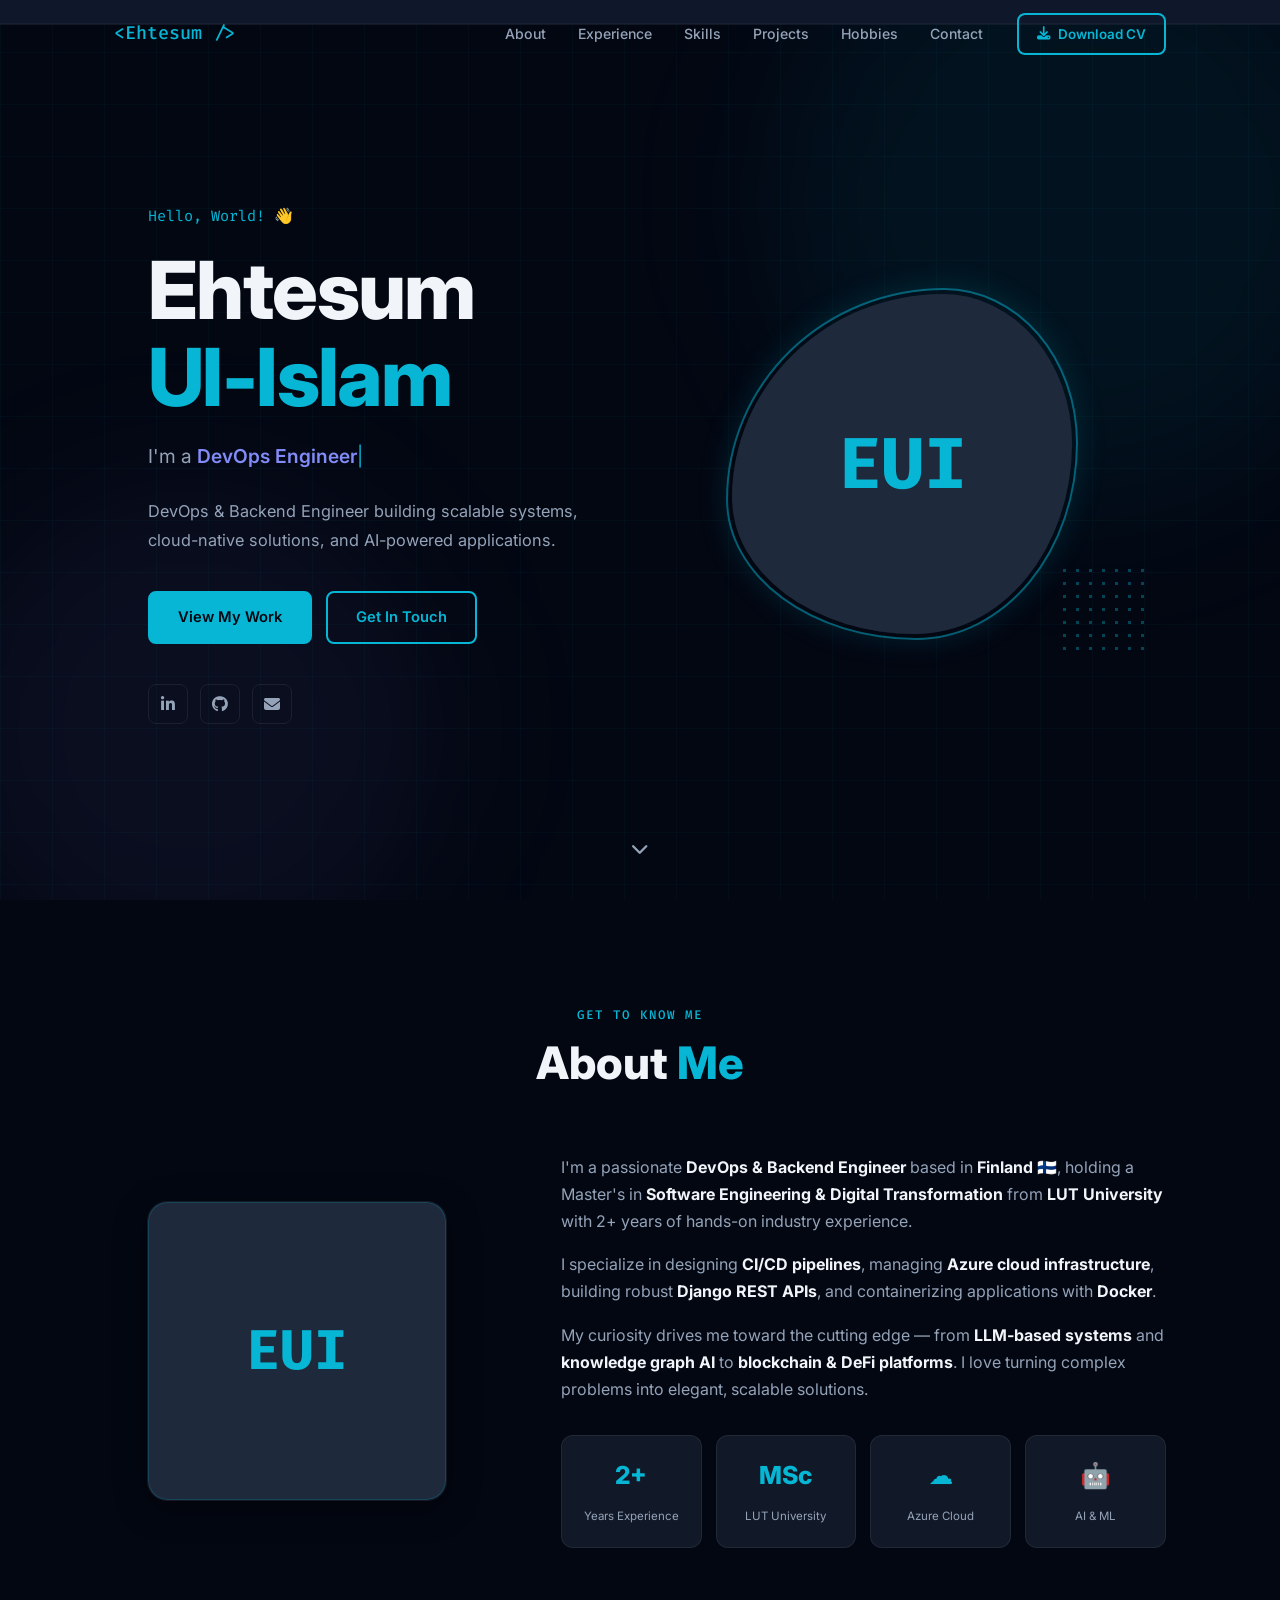
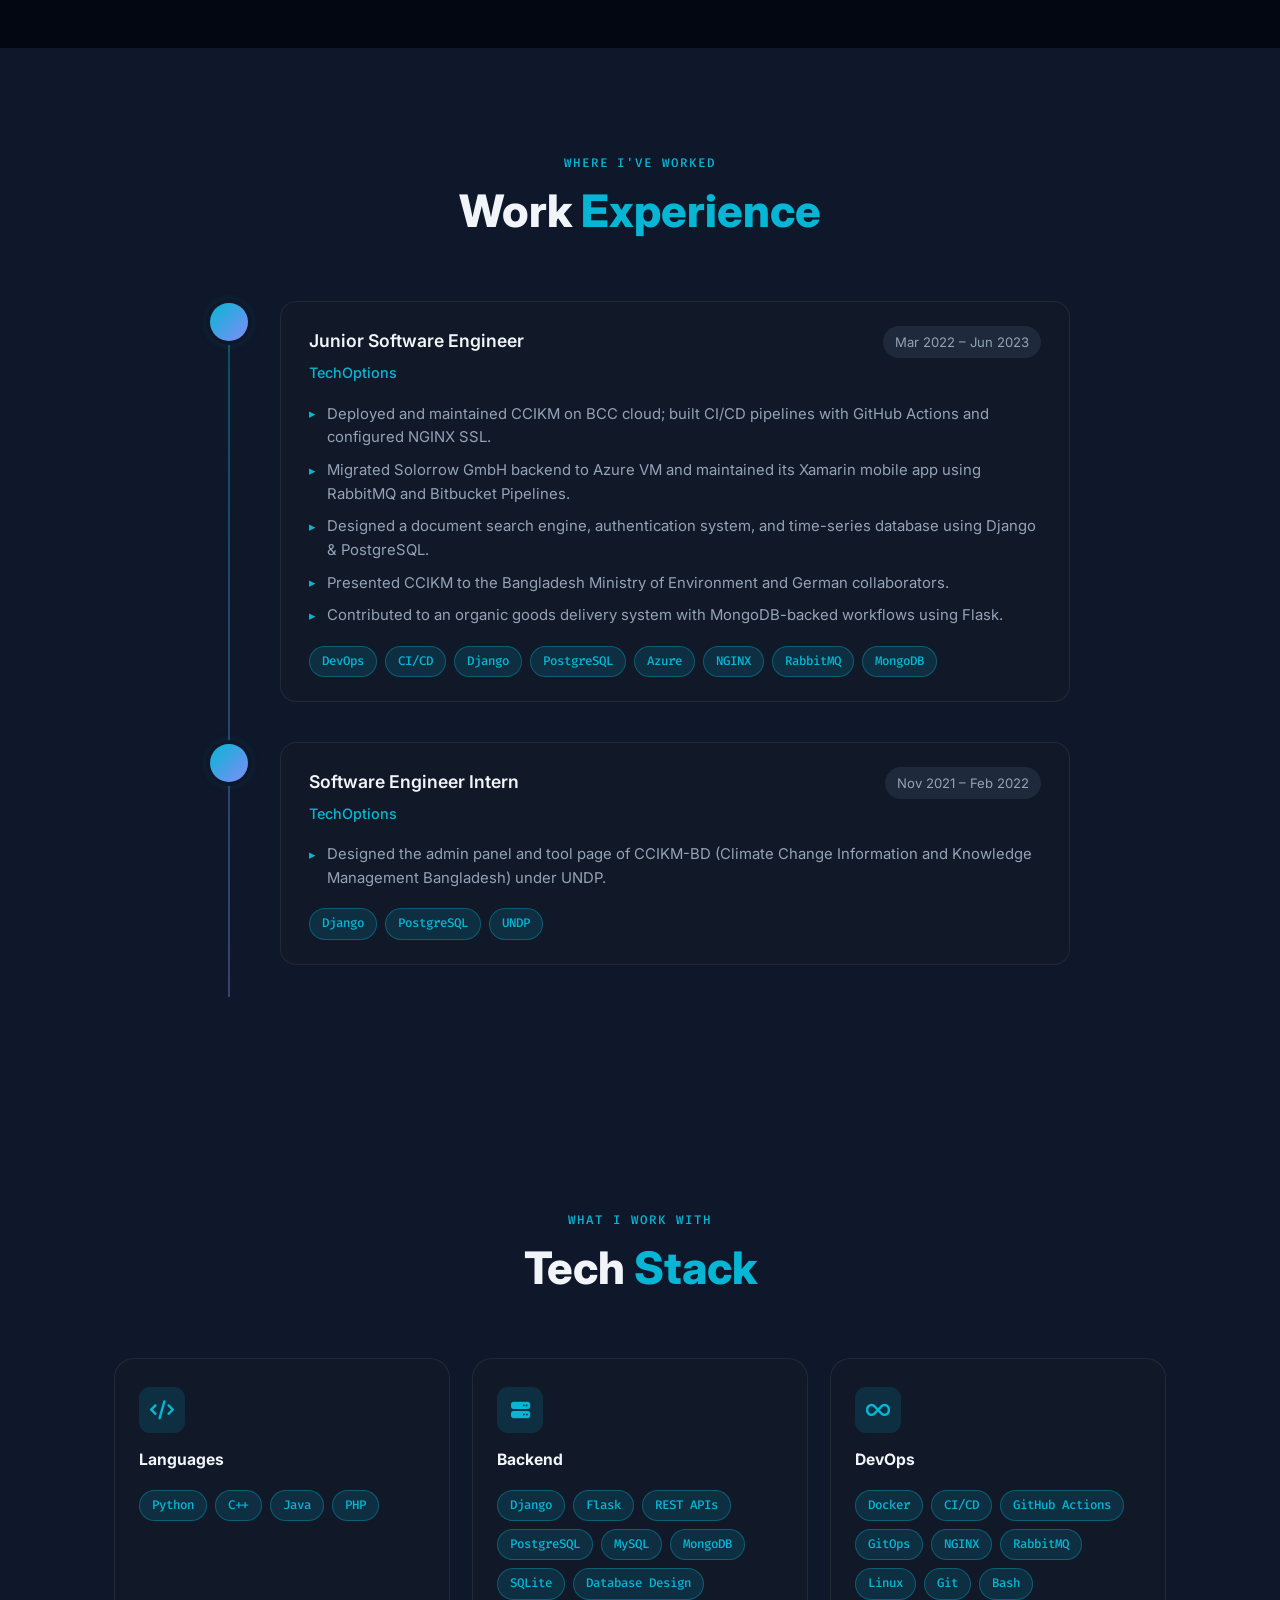
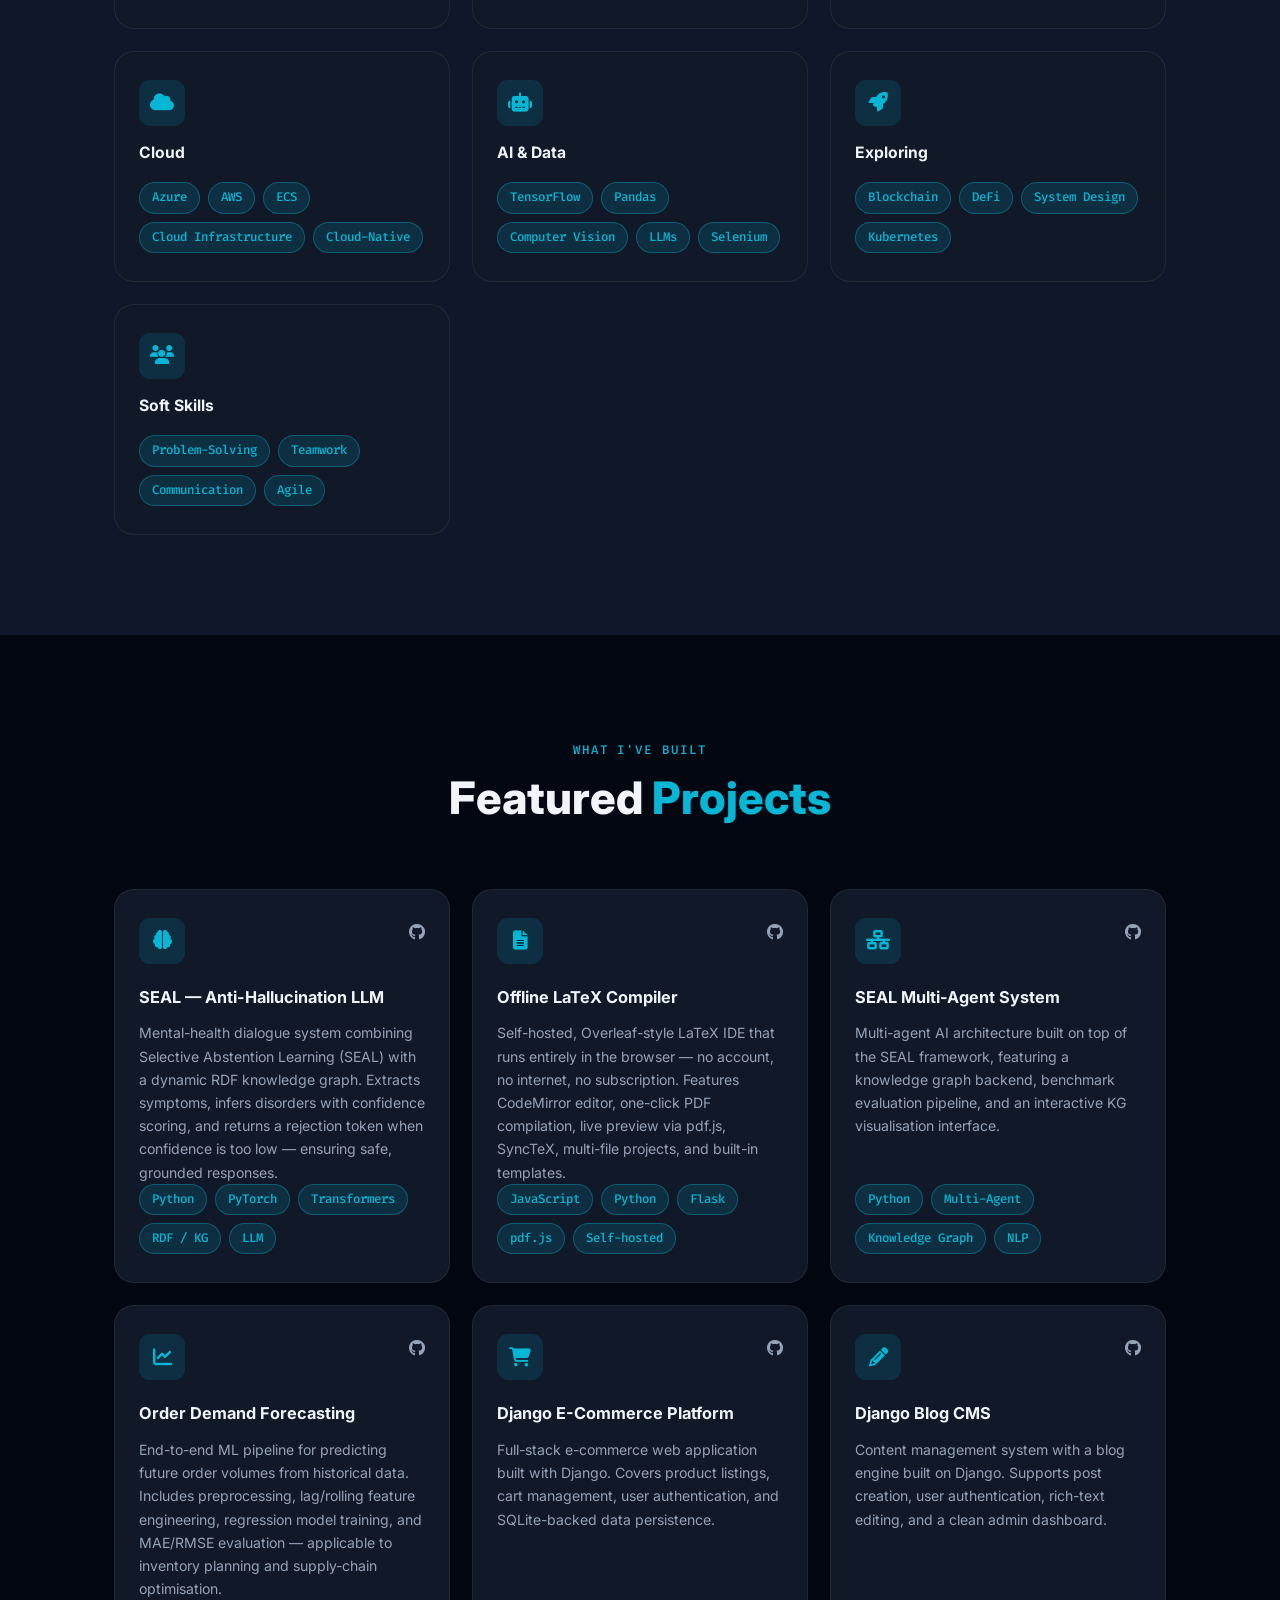
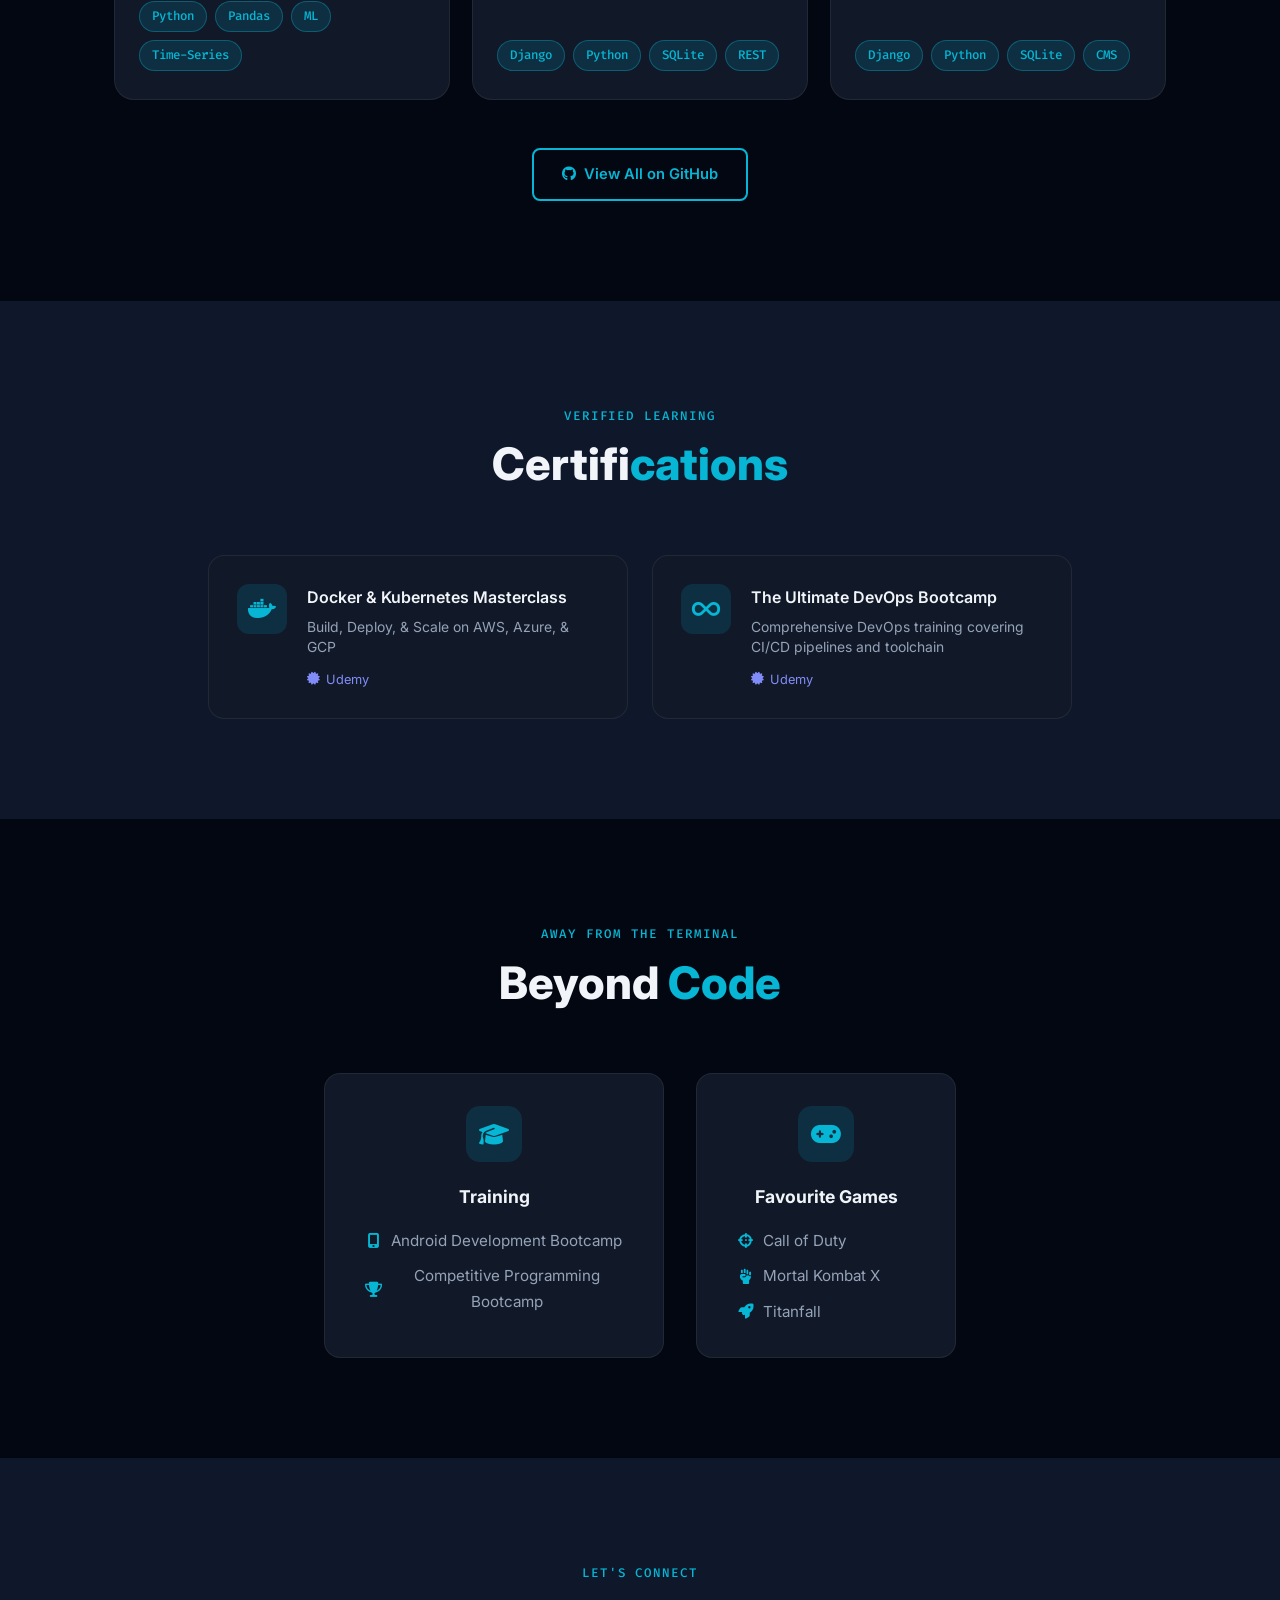
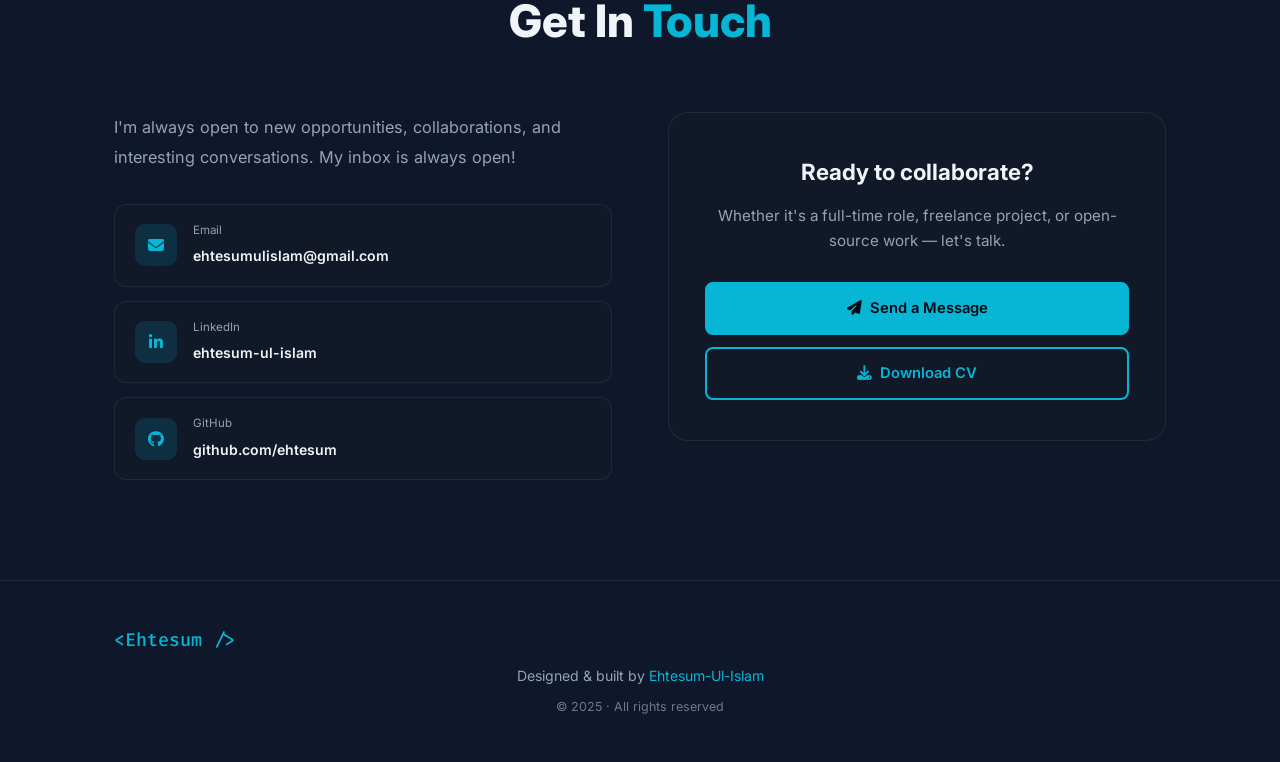
==== index.html @ c74e8c3b "need to add more 'my info'" ====
<!DOCTYPE html>
<html lang="en">
<head>
    <meta charset="UTF-8">
    <meta name="viewport" content="width=device-width, initial-scale=1.0">
    <meta name="description" content="Ehtesum-Ul-Islam — DevOps & Backend Engineer. Building scalable systems and cloud-native solutions.">
    <title>Ehtesum | DevOps & Backend Engineer</title>
    <link rel="stylesheet" href="style.css">
    <link rel="preconnect" href="https://fonts.googleapis.com">
    <link rel="preconnect" href="https://fonts.gstatic.com" crossorigin>
    <link href="https://fonts.googleapis.com/css2?family=Inter:wght@300;400;500;600;700;800&family=Fira+Code:wght@400;500&display=swap" rel="stylesheet">
    <link rel="stylesheet" href="https://cdnjs.cloudflare.com/ajax/libs/font-awesome/6.5.0/css/all.min.css">
</head>
<body>

    <!-- ── NAVBAR ─────────────────────────────────────── -->
    <nav class="navbar" id="navbar">
        <div class="nav-container">
            <a href="#home" class="logo">&lt;Ehtesum /&gt;</a>
            <ul class="nav-links" id="navLinks">
                <li><a href="#about"      class="nav-link">About</a></li>
                <li><a href="#experience" class="nav-link">Experience</a></li>
                <li><a href="#skills"     class="nav-link">Skills</a></li>
                <li><a href="#projects"   class="nav-link">Projects</a></li>
                <li><a href="#beyond"     class="nav-link">Hobbies</a></li>
                <li><a href="#contact"    class="nav-link">Contact</a></li>
            </ul>
            <a href="cv.html" target="_blank" class="btn btn-outline nav-cv">
                <i class="fas fa-download"></i> Download CV
            </a>
            <button class="hamburger" id="hamburger" aria-label="Toggle navigation">
                <span></span><span></span><span></span>
            </button>
        </div>
    </nav>

    <!-- Mobile menu -->
    <div class="mobile-menu" id="mobileMenu">
        <ul>
            <li><a href="#about"      class="mobile-link">About</a></li>
            <li><a href="#experience" class="mobile-link">Experience</a></li>
            <li><a href="#skills"     class="mobile-link">Skills</a></li>
            <li><a href="#projects"   class="mobile-link">Projects</a></li>
            <li><a href="#beyond"     class="mobile-link">Hobbies</a></li>
            <li><a href="#contact"    class="mobile-link">Contact</a></li>
            <li>
                <a href="cv.html" target="_blank" class="btn btn-primary mobile-cv">
                    <i class="fas fa-download"></i> Download CV
                </a>
            </li>
        </ul>
    </div>

    <!-- ── HERO ───────────────────────────────────────── -->
    <section class="hero" id="home">
        <div class="hero-grid-bg"></div>
        <div class="hero-glow hero-glow-1"></div>
        <div class="hero-glow hero-glow-2"></div>

        <div class="container hero-container">
            <div class="hero-text animate-hero">
                <span class="hero-greeting">Hello, World! 👋</span>
                <h1 class="hero-name">
                    Ehtesum<br>
                    <span class="accent">Ul-Islam</span>
                </h1>
                <div class="hero-role">
                    <span class="role-prefix">I'm a </span>
                    <span class="typed" id="typedText"></span><span class="cursor">|</span>
                </div>
                <p class="hero-bio">
                    DevOps &amp; Backend Engineer building scalable systems,
                    cloud-native solutions, and AI-powered applications.
                </p>
                <div class="hero-actions">
                    <a href="#projects" class="btn btn-primary">View My Work</a>
                    <a href="#contact"  class="btn btn-outline">Get In Touch</a>
                </div>
                <div class="hero-socials">
                    <a href="https://linkedin.com/in/ehtesum-ul-islam-01274a166/" target="_blank" rel="noopener" aria-label="LinkedIn">
                        <i class="fab fa-linkedin-in"></i>
                    </a>
                    <a href="https://github.com/ehtesum" target="_blank" rel="noopener" aria-label="GitHub">
                        <i class="fab fa-github"></i>
                    </a>
                    <a href="mailto:ehtesumulislam@gmail.com" aria-label="Email">
                        <i class="fas fa-envelope"></i>
                    </a>
                </div>
            </div>

            <div class="hero-image animate-hero delay-1">
                <div class="img-blob-wrap">
                    <!--
                        PHOTO: Replace assets/images/profile.jpg with your photo.
                        Recommended: square image, at least 400×400 px.
                        If the image is missing, your initials are shown instead.
                    -->
                    <img
                        src="assets/images/profile.jpg"
                        alt="Ehtesum-Ul-Islam"
                        class="profile-photo"
                        id="profilePhoto"
                        onerror="this.style.display='none';document.getElementById('heroInitials').style.display='flex'"
                    >
                    <div class="initials-fallback" id="heroInitials">EUI</div>
                    <div class="blob-ring"></div>
                </div>
                <div class="dots-deco"></div>
            </div>
        </div>

        <a href="#about" class="scroll-cue" aria-label="Scroll down">
            <i class="fas fa-chevron-down"></i>
        </a>
    </section>

    <!-- ── ABOUT ──────────────────────────────────────── -->
    <section class="about section" id="about">
        <div class="container">
            <div class="section-header reveal">
                <span class="section-tag">Get to know me</span>
                <h2 class="section-title">About <span class="accent">Me</span></h2>
            </div>

            <div class="about-grid">
                <div class="about-photo reveal">
                    <div class="about-img-frame">
                        <img
                            src="assets/images/profile.jpg"
                            alt="Ehtesum-Ul-Islam"
                            onerror="this.style.display='none';document.getElementById('aboutInitials').style.display='flex'"
                        >
                        <div class="initials-fallback" id="aboutInitials">EUI</div>
                    </div>
                </div>

                <div class="about-content reveal">
                    <p>
                        I'm a passionate <strong>DevOps &amp; Backend Engineer</strong> based in
                        <strong>Finland 🇫🇮</strong>, holding a Master's in
                        <strong>Software Engineering &amp; Digital Transformation</strong> from
                        <strong>LUT University</strong> with 2+ years of hands-on industry experience.
                    </p>
                    <p>
                        I specialize in designing <strong>CI/CD pipelines</strong>, managing
                        <strong>Azure cloud infrastructure</strong>, building robust
                        <strong>Django REST APIs</strong>, and containerizing applications with
                        <strong>Docker</strong>.
                    </p>
                    <p>
                        My curiosity drives me toward the cutting edge — from
                        <strong>LLM-based systems</strong> and <strong>knowledge graph AI</strong>
                        to <strong>blockchain &amp; DeFi platforms</strong>. I love turning complex
                        problems into elegant, scalable solutions.
                    </p>

                    <div class="stats-grid">
                        <div class="stat-card">
                            <span class="stat-num">2+</span>
                            <span class="stat-label">Years Experience</span>
                        </div>
                        <div class="stat-card">
                            <span class="stat-num">MSc</span>
                            <span class="stat-label">LUT University</span>
                        </div>
                        <div class="stat-card">
                            <span class="stat-num">☁️</span>
                            <span class="stat-label">Azure Cloud</span>
                        </div>
                        <div class="stat-card">
                            <span class="stat-num">🤖</span>
                            <span class="stat-label">AI &amp; ML</span>
                        </div>
                    </div>
                </div>
            </div>
        </div>
    </section>

    <!-- ── EXPERIENCE ───────────────────────────────────── -->
    <section class="experience section alt-bg" id="experience">
        <div class="container">
            <div class="section-header reveal">
                <span class="section-tag">Where I've worked</span>
                <h2 class="section-title">Work <span class="accent">Experience</span></h2>
            </div>

            <div class="timeline">

                <div class="tl-item reveal">
                    <div class="tl-dot"></div>
                    <div class="tl-content">
                        <div class="tl-header">
                            <div>
                                <h3 class="tl-role">Junior Software Engineer</h3>
                                <span class="tl-company">TechOptions</span>
                            </div>
                            <span class="tl-date">Mar 2022 – Jun 2023</span>
                        </div>
                        <ul class="tl-bullets">
                            <li>Deployed and maintained CCIKM on BCC cloud; built CI/CD pipelines with GitHub Actions and configured NGINX SSL.</li>
                            <li>Migrated Solorrow GmbH backend to Azure VM and maintained its Xamarin mobile app using RabbitMQ and Bitbucket Pipelines.</li>
                            <li>Designed a document search engine, authentication system, and time-series database using Django &amp; PostgreSQL.</li>
                            <li>Presented CCIKM to the Bangladesh Ministry of Environment and German collaborators.</li>
                            <li>Contributed to an organic goods delivery system with MongoDB-backed workflows using Flask.</li>
                        </ul>
                        <div class="tags">
                            <span class="tag">DevOps</span>
                            <span class="tag">CI/CD</span>
                            <span class="tag">Django</span>
                            <span class="tag">PostgreSQL</span>
                            <span class="tag">Azure</span>
                            <span class="tag">NGINX</span>
                            <span class="tag">RabbitMQ</span>
                            <span class="tag">MongoDB</span>
                        </div>
                    </div>
                </div>

                <div class="tl-item reveal">
                    <div class="tl-dot"></div>
                    <div class="tl-content">
                        <div class="tl-header">
                            <div>
                                <h3 class="tl-role">Software Engineer Intern</h3>
                                <span class="tl-company">TechOptions</span>
                            </div>
                            <span class="tl-date">Nov 2021 – Feb 2022</span>
                        </div>
                        <ul class="tl-bullets">
                            <li>Designed the admin panel and tool page of CCIKM-BD (Climate Change Information and Knowledge Management Bangladesh) under UNDP.</li>
                        </ul>
                        <div class="tags">
                            <span class="tag">Django</span>
                            <span class="tag">PostgreSQL</span>
                            <span class="tag">UNDP</span>
                        </div>
                    </div>
                </div>

            </div>
        </div>
    </section>

    <!-- ── SKILLS ─────────────────────────────────────── -->
    <section class="skills section alt-bg" id="skills">
        <div class="container">
            <div class="section-header reveal">
                <span class="section-tag">What I work with</span>
                <h2 class="section-title">Tech <span class="accent">Stack</span></h2>
            </div>

            <div class="skills-grid">
                <div class="skill-card reveal">
                    <div class="sk-icon"><i class="fas fa-code"></i></div>
                    <h3>Languages</h3>
                    <div class="tags">
                        <span class="tag">Python</span>
                        <span class="tag">C++</span>
                        <span class="tag">Java</span>
                        <span class="tag">PHP</span>
                    </div>
                </div>

                <div class="skill-card reveal">
                    <div class="sk-icon"><i class="fas fa-server"></i></div>
                    <h3>Backend</h3>
                    <div class="tags">
                        <span class="tag">Django</span>
                        <span class="tag">Flask</span>
                        <span class="tag">REST APIs</span>
                        <span class="tag">PostgreSQL</span>
                        <span class="tag">MySQL</span>
                        <span class="tag">MongoDB</span>
                        <span class="tag">SQLite</span>
                        <span class="tag">Database Design</span>
                    </div>
                </div>

                <div class="skill-card reveal">
                    <div class="sk-icon"><i class="fas fa-infinity"></i></div>
                    <h3>DevOps</h3>
                    <div class="tags">
                        <span class="tag">Docker</span>
                        <span class="tag">CI/CD</span>
                        <span class="tag">GitHub Actions</span>
                        <span class="tag">GitOps</span>
                        <span class="tag">NGINX</span>
                        <span class="tag">RabbitMQ</span>
                        <span class="tag">Linux</span>
                        <span class="tag">Git</span>
                        <span class="tag">Bash</span>
                    </div>
                </div>

                <div class="skill-card reveal">
                    <div class="sk-icon"><i class="fas fa-cloud"></i></div>
                    <h3>Cloud</h3>
                    <div class="tags">
                        <span class="tag">Azure</span>
                        <span class="tag">AWS</span>
                        <span class="tag">ECS</span>
                        <span class="tag">Cloud Infrastructure</span>
                        <span class="tag">Cloud-Native</span>
                    </div>
                </div>

                <div class="skill-card reveal">
                    <div class="sk-icon"><i class="fas fa-robot"></i></div>
                    <h3>AI &amp; Data</h3>
                    <div class="tags">
                        <span class="tag">TensorFlow</span>
                        <span class="tag">Pandas</span>
                        <span class="tag">Computer Vision</span>
                        <span class="tag">LLMs</span>
                        <span class="tag">Selenium</span>
                    </div>
                </div>

                <div class="skill-card reveal">
                    <div class="sk-icon"><i class="fas fa-rocket"></i></div>
                    <h3>Exploring</h3>
                    <div class="tags">
                        <span class="tag">Blockchain</span>
                        <span class="tag">DeFi</span>
                        <span class="tag">System Design</span>
                        <span class="tag">Kubernetes</span>
                    </div>
                </div>

                <div class="skill-card reveal">
                    <div class="sk-icon"><i class="fas fa-users"></i></div>
                    <h3>Soft Skills</h3>
                    <div class="tags">
                        <span class="tag">Problem-Solving</span>
                        <span class="tag">Teamwork</span>
                        <span class="tag">Communication</span>
                        <span class="tag">Agile</span>
                    </div>
                </div>
            </div>
        </div>
    </section>

    <!-- ── PROJECTS ───────────────────────────────────── -->
    <section class="projects section" id="projects">
        <div class="container">
            <div class="section-header reveal">
                <span class="section-tag">What I've built</span>
                <h2 class="section-title">Featured <span class="accent">Projects</span></h2>
            </div>

            <div class="projects-grid">

                <!-- 1 -->
                <div class="project-card reveal">
                    <div class="pc-top">
                        <div class="pc-icon"><i class="fas fa-brain"></i></div>
                        <div class="pc-links">
                            <a href="https://github.com/ehtesum/seal_with_kg_no_hallucination" target="_blank" rel="noopener" aria-label="GitHub repo"><i class="fab fa-github"></i></a>
                        </div>
                    </div>
                    <h3>SEAL — Anti-Hallucination LLM</h3>
                    <p>Mental-health dialogue system combining Selective Abstention Learning (SEAL) with a dynamic RDF knowledge graph. Extracts symptoms, infers disorders with confidence scoring, and returns a rejection token when confidence is too low — ensuring safe, grounded responses.</p>
                    <div class="tags">
                        <span class="tag">Python</span>
                        <span class="tag">PyTorch</span>
                        <span class="tag">Transformers</span>
                        <span class="tag">RDF / KG</span>
                        <span class="tag">LLM</span>
                    </div>
                </div>

                <!-- 2 -->
                <div class="project-card reveal">
                    <div class="pc-top">
                        <div class="pc-icon"><i class="fas fa-file-alt"></i></div>
                        <div class="pc-links">
                            <a href="https://github.com/ehtesum/offline_latex_compiler" target="_blank" rel="noopener" aria-label="GitHub repo"><i class="fab fa-github"></i></a>
                        </div>
                    </div>
                    <h3>Offline LaTeX Compiler</h3>
                    <p>Self-hosted, Overleaf-style LaTeX IDE that runs entirely in the browser — no account, no internet, no subscription. Features CodeMirror editor, one-click PDF compilation, live preview via pdf.js, SyncTeX, multi-file projects, and built-in templates.</p>
                    <div class="tags">
                        <span class="tag">JavaScript</span>
                        <span class="tag">Python</span>
                        <span class="tag">Flask</span>
                        <span class="tag">pdf.js</span>
                        <span class="tag">Self-hosted</span>
                    </div>
                </div>

                <!-- 3 -->
                <div class="project-card reveal">
                    <div class="pc-top">
                        <div class="pc-icon"><i class="fas fa-network-wired"></i></div>
                        <div class="pc-links">
                            <a href="https://github.com/ehtesum/seal_multi_agent" target="_blank" rel="noopener" aria-label="GitHub repo"><i class="fab fa-github"></i></a>
                        </div>
                    </div>
                    <h3>SEAL Multi-Agent System</h3>
                    <p>Multi-agent AI architecture built on top of the SEAL framework, featuring a knowledge graph backend, benchmark evaluation pipeline, and an interactive KG visualisation interface.</p>
                    <div class="tags">
                        <span class="tag">Python</span>
                        <span class="tag">Multi-Agent</span>
                        <span class="tag">Knowledge Graph</span>
                        <span class="tag">NLP</span>
                    </div>
                </div>

                <!-- 4 -->
                <div class="project-card reveal">
                    <div class="pc-top">
                        <div class="pc-icon"><i class="fas fa-chart-line"></i></div>
                        <div class="pc-links">
                            <a href="https://github.com/ehtesum/order_forecast_from_history" target="_blank" rel="noopener" aria-label="GitHub repo"><i class="fab fa-github"></i></a>
                        </div>
                    </div>
                    <h3>Order Demand Forecasting</h3>
                    <p>End-to-end ML pipeline for predicting future order volumes from historical data. Includes preprocessing, lag/rolling feature engineering, regression model training, and MAE/RMSE evaluation — applicable to inventory planning and supply-chain optimisation.</p>
                    <div class="tags">
                        <span class="tag">Python</span>
                        <span class="tag">Pandas</span>
                        <span class="tag">ML</span>
                        <span class="tag">Time-Series</span>
                    </div>
                </div>

                <!-- 5 -->
                <div class="project-card reveal">
                    <div class="pc-top">
                        <div class="pc-icon"><i class="fas fa-shopping-cart"></i></div>
                        <div class="pc-links">
                            <a href="https://github.com/ehtesum/ccikm-Ecommerce_clone" target="_blank" rel="noopener" aria-label="GitHub repo"><i class="fab fa-github"></i></a>
                        </div>
                    </div>
                    <h3>Django E-Commerce Platform</h3>
                    <p>Full-stack e-commerce web application built with Django. Covers product listings, cart management, user authentication, and SQLite-backed data persistence.</p>
                    <div class="tags">
                        <span class="tag">Django</span>
                        <span class="tag">Python</span>
                        <span class="tag">SQLite</span>
                        <span class="tag">REST</span>
                    </div>
                </div>

                <!-- 6 -->
                <div class="project-card reveal">
                    <div class="pc-top">
                        <div class="pc-icon"><i class="fas fa-pencil-alt"></i></div>
                        <div class="pc-links">
                            <a href="https://github.com/ehtesum/django_blog" target="_blank" rel="noopener" aria-label="GitHub repo"><i class="fab fa-github"></i></a>
                        </div>
                    </div>
                    <h3>Django Blog CMS</h3>
                    <p>Content management system with a blog engine built on Django. Supports post creation, user authentication, rich-text editing, and a clean admin dashboard.</p>
                    <div class="tags">
                        <span class="tag">Django</span>
                        <span class="tag">Python</span>
                        <span class="tag">SQLite</span>
                        <span class="tag">CMS</span>
                    </div>
                </div>

            </div>

            <div class="projects-more reveal">
                <a href="https://github.com/ehtesum" target="_blank" rel="noopener" class="btn btn-outline">
                    <i class="fab fa-github"></i> View All on GitHub
                </a>
            </div>
        </div>
    </section>

    <!-- ── CERTIFICATIONS ───────────────────────────────── -->
    <section class="certs section alt-bg" id="certs">
        <div class="container">
            <div class="section-header reveal">
                <span class="section-tag">Verified learning</span>
                <h2 class="section-title">Certifi<span class="accent">cations</span></h2>
            </div>

            <div class="certs-grid">
                <div class="cert-card reveal">
                    <div class="cert-icon"><i class="fab fa-docker"></i></div>
                    <div class="cert-body">
                        <h3>Docker &amp; Kubernetes Masterclass</h3>
                        <p>Build, Deploy, &amp; Scale on AWS, Azure, &amp; GCP</p>
                        <span class="cert-issuer"><i class="fas fa-certificate"></i> Udemy</span>
                    </div>
                </div>
                <div class="cert-card reveal">
                    <div class="cert-icon"><i class="fas fa-infinity"></i></div>
                    <div class="cert-body">
                        <h3>The Ultimate DevOps Bootcamp</h3>
                        <p>Comprehensive DevOps training covering CI/CD pipelines and toolchain</p>
                        <span class="cert-issuer"><i class="fas fa-certificate"></i> Udemy</span>
                    </div>
                </div>
            </div>
        </div>
    </section>

    <!-- ── BEYOND CODE ──────────────────────────────────── -->
    <section class="beyond section" id="beyond">
        <div class="container">
            <div class="section-header reveal">
                <span class="section-tag">Away from the terminal</span>
                <h2 class="section-title">Beyond <span class="accent">Code</span></h2>
            </div>

            <div class="beyond-grid">
                <div class="beyond-card reveal">
                    <div class="beyond-icon"><i class="fas fa-graduation-cap"></i></div>
                    <h3>Training</h3>
                    <ul class="beyond-list">
                        <li><i class="fas fa-mobile-alt"></i> Android Development Bootcamp</li>
                        <li><i class="fas fa-trophy"></i> Competitive Programming Bootcamp</li>
                    </ul>
                </div>
                <div class="beyond-card reveal">
                    <div class="beyond-icon"><i class="fas fa-gamepad"></i></div>
                    <h3>Favourite Games</h3>
                    <ul class="beyond-list">
                        <li><i class="fas fa-crosshairs"></i> Call of Duty</li>
                        <li><i class="fas fa-fist-raised"></i> Mortal Kombat X</li>
                        <li><i class="fas fa-rocket"></i> Titanfall</li>
                    </ul>
                </div>
            </div>
        </div>
    </section>

    <!-- ── CONTACT ────────────────────────────────────── -->
    <section class="contact section alt-bg" id="contact">
        <div class="container">
            <div class="section-header reveal">
                <span class="section-tag">Let's connect</span>
                <h2 class="section-title">Get In <span class="accent">Touch</span></h2>
            </div>

            <div class="contact-grid">
                <div class="contact-info reveal">
                    <p class="contact-lead">
                        I'm always open to new opportunities, collaborations, and interesting
                        conversations. My inbox is always open!
                    </p>

                    <div class="contact-links">
                        <a href="mailto:ehtesumulislam@gmail.com" class="contact-link">
                            <div class="cl-icon"><i class="fas fa-envelope"></i></div>
                            <div>
                                <span>Email</span>
                                <strong>ehtesumulislam@gmail.com</strong>
                            </div>
                        </a>
                        <a href="https://linkedin.com/in/ehtesum-ul-islam-01274a166/" target="_blank" class="contact-link">
                            <div class="cl-icon"><i class="fab fa-linkedin-in"></i></div>
                            <div>
                                <span>LinkedIn</span>
                                <strong>ehtesum-ul-islam</strong>
                            </div>
                        </a>
                        <a href="https://github.com/ehtesum" target="_blank" class="contact-link">
                            <div class="cl-icon"><i class="fab fa-github"></i></div>
                            <div>
                                <span>GitHub</span>
                                <strong>github.com/ehtesum</strong>
                            </div>
                        </a>
                    </div>
                </div>

                <div class="contact-cta reveal">
                    <div class="cta-card">
                        <h3>Ready to collaborate?</h3>
                        <p>Whether it's a full-time role, freelance project, or open-source work — let's talk.</p>
                        <a href="mailto:ehtesumulislam@gmail.com" class="btn btn-primary">
                            <i class="fas fa-paper-plane"></i> Send a Message
                        </a>
                        <a href="cv.html" target="_blank" class="btn btn-outline">
                            <i class="fas fa-download"></i> Download CV
                        </a>
                    </div>
                </div>
            </div>
        </div>
    </section>

    <!-- ── FOOTER ─────────────────────────────────────── -->
    <footer class="footer">
        <div class="container footer-inner">
            <a href="#home" class="logo">&lt;Ehtesum /&gt;</a>
            <p>Designed &amp; built by <span class="accent">Ehtesum-Ul-Islam</span></p>
            <p class="footer-copy">© 2025 · All rights reserved</p>
        </div>
    </footer>

    <!-- Scroll-to-top button -->
    <button class="scroll-top" id="scrollTop" aria-label="Back to top">
        <i class="fas fa-arrow-up"></i>
    </button>

    <script src="script.js"></script>
</body>
</html>
---- style.css ----
/* ============================================================
   RESET & CUSTOM PROPERTIES
============================================================ */
*, *::before, *::after {
    margin: 0;
    padding: 0;
    box-sizing: border-box;
}

:root {
    --bg:          #030712;
    --bg-alt:      #0f172a;
    --surface:     #111827;
    --surface-2:   #1e293b;
    --border:      rgba(255, 255, 255, 0.07);
    --border-h:    rgba(6, 182, 212, 0.35);

    --text:        #f1f5f9;
    --text-muted:  #94a3b8;

    --accent:      #06b6d4;
    --accent-dim:  rgba(6, 182, 212, 0.15);
    --accent-glow: rgba(6, 182, 212, 0.30);
    --accent-2:    #818cf8;
    --gradient:    linear-gradient(135deg, #06b6d4, #818cf8);

    --font:        'Inter', system-ui, sans-serif;
    --mono:        'Fira Code', 'Cascadia Code', monospace;

    --nav-h:       68px;
    --r:           12px;
    --r-lg:        20px;
    --ease:        0.3s ease;
    --shadow:      0 8px 32px rgba(0, 0, 0, 0.45);
    --shadow-lg:   0 24px 64px rgba(0, 0, 0, 0.60);
}

html { scroll-behavior: smooth; }

body {
    font-family: var(--font);
    background: var(--bg);
    color: var(--text);
    line-height: 1.7;
    overflow-x: hidden;
    -webkit-font-smoothing: antialiased;
}

a    { text-decoration: none; color: inherit; }
ul   { list-style: none; }
img  { display: block; max-width: 100%; }

/* ============================================================
   UTILITIES
============================================================ */
.container {
    max-width: 1100px;
    margin: 0 auto;
    padding: 0 24px;
}

.accent { color: var(--accent); }

.section    { padding: 100px 0; }
.alt-bg     { background: var(--bg-alt); }

.section-header {
    text-align: center;
    margin-bottom: 64px;
}

.section-tag {
    display: inline-block;
    font-family: var(--mono);
    font-size: 0.78rem;
    font-weight: 500;
    letter-spacing: 0.16em;
    text-transform: uppercase;
    color: var(--accent);
    margin-bottom: 12px;
}

.section-title {
    font-size: clamp(2rem, 5vw, 2.8rem);
    font-weight: 800;
    line-height: 1.15;
}

/* ── Buttons ── */
.btn {
    display: inline-flex;
    align-items: center;
    gap: 8px;
    padding: 12px 28px;
    border-radius: 8px;
    font-size: 0.92rem;
    font-weight: 600;
    cursor: pointer;
    transition: var(--ease);
    border: 2px solid transparent;
    white-space: nowrap;
    text-decoration: none;
}

.btn-primary {
    background: var(--accent);
    color: #030712;
    border-color: var(--accent);
}
.btn-primary:hover {
    background: transparent;
    color: var(--accent);
    box-shadow: 0 0 24px var(--accent-glow);
}

.btn-outline {
    background: transparent;
    color: var(--accent);
    border-color: var(--accent);
}
.btn-outline:hover {
    background: var(--accent);
    color: #030712;
    box-shadow: 0 0 24px var(--accent-glow);
}

/* ── Tags / Badges ── */
.tags {
    display: flex;
    flex-wrap: wrap;
    gap: 8px;
    margin-top: 16px;
}

.tag {
    padding: 4px 12px;
    border-radius: 100px;
    font-size: 0.78rem;
    font-weight: 500;
    font-family: var(--mono);
    background: var(--accent-dim);
    color: var(--accent);
    border: 1px solid var(--border-h);
    transition: var(--ease);
}
.tag:hover {
    background: var(--accent);
    color: #030712;
}

/* ── Scroll reveal ── */
.reveal {
    opacity: 0;
    transform: translateY(28px);
    transition: opacity 0.65s ease, transform 0.65s ease;
}
.reveal.visible {
    opacity: 1;
    transform: translateY(0);
}

/* Staggered siblings */
.reveal:nth-child(2) { transition-delay: 0.08s; }
.reveal:nth-child(3) { transition-delay: 0.16s; }
.reveal:nth-child(4) { transition-delay: 0.24s; }
.reveal:nth-child(5) { transition-delay: 0.32s; }
.reveal:nth-child(6) { transition-delay: 0.40s; }

/* ============================================================
   NAVBAR
============================================================ */
.navbar {
    position: fixed;
    inset: 0 0 auto 0;
    z-index: 1000;
    height: var(--nav-h);
    transition: background var(--ease), backdrop-filter var(--ease), box-shadow var(--ease);
}

.navbar.scrolled {
    background: rgba(3, 7, 18, 0.82);
    backdrop-filter: blur(14px);
    -webkit-backdrop-filter: blur(14px);
    box-shadow: 0 1px 0 var(--border);
}

.nav-container {
    max-width: 1100px;
    margin: 0 auto;
    padding: 0 24px;
    height: 100%;
    display: flex;
    align-items: center;
    gap: 8px;
}

.logo {
    font-family: var(--mono);
    font-size: 1.15rem;
    font-weight: 500;
    color: var(--accent);
    margin-right: auto;
    transition: opacity var(--ease);
}
.logo:hover { opacity: 0.8; }

.nav-links {
    display: flex;
    align-items: center;
    gap: 4px;
}

.nav-link {
    padding: 7px 14px;
    border-radius: 7px;
    font-size: 0.88rem;
    font-weight: 500;
    color: var(--text-muted);
    transition: var(--ease);
}
.nav-link:hover, .nav-link.active {
    color: var(--accent);
    background: var(--accent-dim);
}

.nav-cv {
    margin-left: 12px;
    padding: 8px 18px;
    font-size: 0.84rem;
}

/* Hamburger */
.hamburger {
    display: none;
    flex-direction: column;
    justify-content: center;
    gap: 5px;
    background: none;
    border: none;
    cursor: pointer;
    padding: 8px;
    margin-left: 8px;
}
.hamburger span {
    display: block;
    width: 22px;
    height: 2px;
    background: var(--text);
    border-radius: 2px;
    transition: var(--ease);
}
.hamburger.open span:nth-child(1) { transform: translateY(7px) rotate(45deg); }
.hamburger.open span:nth-child(2) { opacity: 0; transform: scaleX(0); }
.hamburger.open span:nth-child(3) { transform: translateY(-7px) rotate(-45deg); }

/* Mobile menu */
.mobile-menu {
    position: fixed;
    top: var(--nav-h);
    left: 0; right: 0;
    background: var(--bg-alt);
    border-bottom: 1px solid var(--border);
    padding: 16px 24px 24px;
    z-index: 999;
    transform: translateY(-110%);
    transition: transform 0.3s cubic-bezier(.4,0,.2,1);
}
.mobile-menu.open { transform: translateY(0); }

.mobile-menu ul { display: flex; flex-direction: column; gap: 6px; }

.mobile-link {
    display: block;
    padding: 11px 14px;
    border-radius: 8px;
    font-weight: 500;
    color: var(--text-muted);
    transition: var(--ease);
}
.mobile-link:hover { color: var(--accent); background: var(--accent-dim); }

.mobile-cv { width: 100%; justify-content: center; margin-top: 8px; }

/* ============================================================
   HERO
============================================================ */
.hero {
    min-height: 100vh;
    position: relative;
    display: flex;
    flex-direction: column;
    justify-content: center;
    padding-top: var(--nav-h);
    overflow: hidden;
}

/* Grid background */
.hero-grid-bg {
    position: absolute;
    inset: 0;
    background-image:
        linear-gradient(rgba(6,182,212,0.035) 1px, transparent 1px),
        linear-gradient(90deg, rgba(6,182,212,0.035) 1px, transparent 1px);
    background-size: 52px 52px;
    pointer-events: none;
}

/* Radial glow blobs */
.hero-glow {
    position: absolute;
    border-radius: 50%;
    pointer-events: none;
    filter: blur(80px);
}
.hero-glow-1 {
    width: 600px; height: 600px;
    top: -100px; right: -100px;
    background: rgba(6, 182, 212, 0.07);
}
.hero-glow-2 {
    width: 500px; height: 500px;
    bottom: -80px; left: -60px;
    background: rgba(129, 140, 248, 0.06);
}

.hero-container {
    position: relative;
    z-index: 1;
    display: grid;
    grid-template-columns: 1fr 1fr;
    align-items: center;
    gap: 64px;
    padding-top: 40px;
    padding-bottom: 80px;
}

/* Hero text */
.hero-greeting {
    display: block;
    font-family: var(--mono);
    font-size: 0.95rem;
    color: var(--accent);
    margin-bottom: 18px;
}

.hero-name {
    font-size: clamp(3rem, 7vw, 5rem);
    font-weight: 800;
    line-height: 1.08;
    margin-bottom: 20px;
    letter-spacing: -0.02em;
}

.hero-role {
    font-size: 1.2rem;
    color: var(--text-muted);
    margin-bottom: 22px;
    min-height: 1.8em;
}

.typed    { color: var(--accent-2); font-weight: 600; }
.cursor   { color: var(--accent); animation: blink 1s step-end infinite; }

@keyframes blink {
    0%, 100% { opacity: 1; }
    50%       { opacity: 0; }
}

.hero-bio {
    color: var(--text-muted);
    font-size: 1.02rem;
    max-width: 460px;
    margin-bottom: 36px;
    line-height: 1.8;
}

.hero-actions {
    display: flex;
    gap: 14px;
    flex-wrap: wrap;
    margin-bottom: 40px;
}

.hero-socials {
    display: flex;
    gap: 12px;
}
.hero-socials a {
    width: 40px; height: 40px;
    border-radius: 8px;
    border: 1px solid var(--border);
    display: flex;
    align-items: center;
    justify-content: center;
    color: var(--text-muted);
    font-size: 1rem;
    transition: var(--ease);
}
.hero-socials a:hover {
    color: var(--accent);
    border-color: var(--accent);
    box-shadow: 0 0 14px var(--accent-glow);
    transform: translateY(-2px);
}

/* ── Profile image blob ── */
.hero-image {
    display: flex;
    justify-content: center;
    align-items: center;
    position: relative;
}

.img-blob-wrap {
    position: relative;
    width: 340px;
    height: 340px;
}

.profile-photo,
.initials-fallback {
    width: 100%;
    height: 100%;
    border-radius: 62% 38% 46% 54% / 60% 44% 56% 40%;
    object-fit: cover;
    animation: blob-morph 10s ease-in-out infinite;
}

.initials-fallback {
    display: none;
    align-items: center;
    justify-content: center;
    font-family: var(--mono);
    font-size: 4.5rem;
    font-weight: 700;
    background: var(--surface-2);
    color: var(--accent);
}

.blob-ring {
    position: absolute;
    inset: -6px;
    border-radius: 62% 38% 46% 54% / 60% 44% 56% 40%;
    border: 2px solid var(--accent);
    opacity: 0.5;
    animation: blob-morph 10s ease-in-out infinite;
    box-shadow: 0 0 30px var(--accent-glow);
}

@keyframes blob-morph {
    0%, 100% { border-radius: 62% 38% 46% 54% / 60% 44% 56% 40%; }
    33%       { border-radius: 42% 58% 68% 32% / 44% 64% 36% 56%; }
    66%       { border-radius: 56% 44% 34% 66% / 52% 36% 64% 48%; }
}

/* Decorative dot grid */
.dots-deco {
    position: absolute;
    width: 90px; height: 90px;
    right: -16px; bottom: -20px;
    background-image: radial-gradient(circle, var(--accent) 1.5px, transparent 1.5px);
    background-size: 13px 13px;
    opacity: 0.35;
    pointer-events: none;
}

/* Scroll cue */
.scroll-cue {
    position: absolute;
    bottom: 36px;
    left: 50%;
    transform: translateX(-50%);
    color: var(--text-muted);
    font-size: 1.1rem;
    z-index: 1;
    animation: bounce 2.4s ease infinite;
    transition: color var(--ease);
}
.scroll-cue:hover { color: var(--accent); }

@keyframes bounce {
    0%, 100% { transform: translateX(-50%) translateY(0); }
    50%       { transform: translateX(-50%) translateY(9px); }
}

/* Hero entrance animation */
.animate-hero {
    opacity: 0;
    transform: translateY(24px);
    animation: fadeUp 0.75s ease forwards;
}
.delay-1 { animation-delay: 0.18s; }

@keyframes fadeUp {
    to { opacity: 1; transform: translateY(0); }
}

/* ============================================================
   ABOUT
============================================================ */
.about-grid {
    display: grid;
    grid-template-columns: 1fr 1.65fr;
    gap: 80px;
    align-items: center;
}

.about-img-frame {
    width: 100%;
    max-width: 300px;
    aspect-ratio: 1;
    margin: 0 auto;
    border-radius: var(--r-lg);
    overflow: hidden;
    border: 1px solid var(--border);
    box-shadow: var(--shadow);
    position: relative;
}
.about-img-frame::after {
    content: '';
    position: absolute;
    inset: 0;
    border-radius: inherit;
    box-shadow: inset 0 0 0 1px rgba(6,182,212,0.2);
}

.about-img-frame img,
.about-img-frame .initials-fallback {
    width: 100%;
    height: 100%;
    object-fit: cover;
    border-radius: 0;
}
.about-img-frame .initials-fallback {
    font-size: 3.5rem;
    border-radius: 0;
}

.about-content p {
    color: var(--text-muted);
    margin-bottom: 16px;
}
.about-content strong { color: var(--text); }

.stats-grid {
    display: grid;
    grid-template-columns: repeat(4, 1fr);
    gap: 14px;
    margin-top: 32px;
}

.stat-card {
    background: var(--surface);
    border: 1px solid var(--border);
    border-radius: var(--r);
    padding: 18px 10px;
    text-align: center;
    transition: var(--ease);
}
.stat-card:hover {
    border-color: var(--border-h);
    box-shadow: 0 0 20px var(--accent-glow);
    transform: translateY(-3px);
}

.stat-num {
    display: block;
    font-size: 1.55rem;
    font-weight: 800;
    color: var(--accent);
    margin-bottom: 5px;
}
.stat-label {
    font-size: 0.72rem;
    color: var(--text-muted);
    line-height: 1.35;
}

/* ============================================================
   SKILLS
============================================================ */
.skills-grid {
    display: grid;
    grid-template-columns: repeat(3, 1fr);
    gap: 22px;
}

.skill-card {
    background: var(--surface);
    border: 1px solid var(--border);
    border-radius: var(--r-lg);
    padding: 28px 24px;
    position: relative;
    overflow: hidden;
    transition: transform var(--ease), border-color var(--ease), box-shadow var(--ease);
}
.skill-card::before {
    content: '';
    position: absolute;
    top: 0; left: 0; right: 0;
    height: 3px;
    background: var(--gradient);
    transform: scaleX(0);
    transform-origin: left;
    transition: transform var(--ease);
}
.skill-card:hover {
    border-color: var(--border-h);
    transform: translateY(-5px);
    box-shadow: var(--shadow);
}
.skill-card:hover::before { transform: scaleX(1); }

.sk-icon {
    width: 46px; height: 46px;
    border-radius: 11px;
    background: var(--accent-dim);
    display: flex;
    align-items: center;
    justify-content: center;
    font-size: 1.2rem;
    color: var(--accent);
    margin-bottom: 14px;
}

.skill-card h3 {
    font-size: 0.98rem;
    font-weight: 700;
    margin-bottom: 2px;
}

/* ============================================================
   PROJECTS
============================================================ */
.projects-grid {
    display: grid;
    grid-template-columns: repeat(3, 1fr);
    gap: 22px;
    margin-bottom: 48px;
}

.project-card {
    background: var(--surface);
    border: 1px solid var(--border);
    border-radius: var(--r-lg);
    padding: 28px 24px;
    display: flex;
    flex-direction: column;
    transition: transform var(--ease), border-color var(--ease), box-shadow var(--ease);
}
.project-card:hover {
    border-color: var(--border-h);
    transform: translateY(-7px);
    box-shadow: var(--shadow-lg);
}

.pc-top {
    display: flex;
    justify-content: space-between;
    align-items: flex-start;
    margin-bottom: 20px;
}

.pc-icon {
    width: 46px; height: 46px;
    border-radius: 11px;
    background: var(--accent-dim);
    display: flex;
    align-items: center;
    justify-content: center;
    font-size: 1.2rem;
    color: var(--accent);
}

.pc-links { display: flex; gap: 14px; }
.pc-links a {
    color: var(--text-muted);
    font-size: 1.05rem;
    transition: var(--ease);
}
.pc-links a:hover { color: var(--accent); transform: translateY(-2px); }

.project-card h3 {
    font-size: 1.02rem;
    font-weight: 700;
    margin-bottom: 10px;
}
.project-card p {
    color: var(--text-muted);
    font-size: 0.88rem;
    flex: 1;
    line-height: 1.65;
}
.project-card .tags { margin-top: auto; }

.projects-more { text-align: center; }

/* ============================================================
   EXPERIENCE / TIMELINE
============================================================ */
.timeline {
    position: relative;
    max-width: 860px;
    margin: 0 auto;
    display: flex;
    flex-direction: column;
    gap: 0;
}

.timeline::before {
    content: '';
    position: absolute;
    left: 18px;
    top: 8px;
    bottom: 8px;
    width: 2px;
    background: linear-gradient(180deg, var(--accent), var(--accent-2));
    opacity: .35;
}

.tl-item {
    display: flex;
    gap: 2rem;
    padding-bottom: 2.5rem;
    position: relative;
}

.tl-dot {
    flex-shrink: 0;
    width: 38px;
    height: 38px;
    border-radius: 50%;
    background: var(--gradient);
    display: flex;
    align-items: center;
    justify-content: center;
    z-index: 1;
    box-shadow: 0 0 0 4px var(--bg-alt), 0 0 12px var(--accent-glow);
    margin-top: 2px;
}

.tl-content {
    background: var(--surface);
    border: 1px solid var(--border);
    border-radius: 16px;
    padding: 1.5rem 1.75rem;
    flex: 1;
    transition: border-color .3s;
}

.tl-content:hover { border-color: var(--border-h); }

.tl-header {
    display: flex;
    justify-content: space-between;
    align-items: flex-start;
    gap: 1rem;
    flex-wrap: wrap;
    margin-bottom: 1rem;
}

.tl-role {
    font-size: 1.1rem;
    font-weight: 600;
    color: var(--text);
    margin-bottom: .2rem;
}

.tl-company {
    font-size: .9rem;
    color: var(--accent);
    font-weight: 500;
}

.tl-date {
    font-size: .82rem;
    color: var(--text-muted);
    background: var(--surface-2);
    padding: .3rem .75rem;
    border-radius: 999px;
    white-space: nowrap;
    flex-shrink: 0;
}

.tl-bullets {
    list-style: none;
    display: flex;
    flex-direction: column;
    gap: .55rem;
    margin-bottom: 1.1rem;
}

.tl-bullets li {
    color: var(--text-muted);
    font-size: .93rem;
    line-height: 1.6;
    padding-left: 1.1rem;
    position: relative;
}

.tl-bullets li::before {
    content: '▸';
    position: absolute;
    left: 0;
    color: var(--accent);
    font-size: .8rem;
    top: .1rem;
}

/* ============================================================
   CERTIFICATIONS
============================================================ */
.certs-grid {
    display: flex;
    gap: 1.5rem;
    flex-wrap: wrap;
    justify-content: center;
}

.cert-card {
    background: var(--surface);
    border: 1px solid var(--border);
    border-radius: 16px;
    padding: 1.75rem;
    display: flex;
    gap: 1.25rem;
    align-items: flex-start;
    max-width: 420px;
    flex: 1 1 320px;
    transition: border-color .3s, transform .3s;
}

.cert-card:hover {
    border-color: var(--border-h);
    transform: translateY(-4px);
}

.cert-icon {
    flex-shrink: 0;
    width: 50px;
    height: 50px;
    border-radius: 12px;
    background: var(--accent-dim);
    display: flex;
    align-items: center;
    justify-content: center;
    font-size: 1.4rem;
    color: var(--accent);
}

.cert-body h3 {
    font-size: 1rem;
    font-weight: 600;
    color: var(--text);
    margin-bottom: .35rem;
}

.cert-body p {
    font-size: .87rem;
    color: var(--text-muted);
    line-height: 1.5;
    margin-bottom: .65rem;
}

.cert-issuer {
    font-size: .8rem;
    color: var(--accent-2);
    display: flex;
    align-items: center;
    gap: .35rem;
}

/* ============================================================
   BEYOND CODE
============================================================ */
.beyond-grid {
    display: flex;
    justify-content: center;
    gap: 2rem;
    flex-wrap: wrap;
}

.beyond-card {
    background: var(--surface);
    border: 1px solid var(--border);
    border-radius: 16px;
    padding: 2rem 2.5rem;
    text-align: center;
    min-width: 260px;
    max-width: 340px;
    transition: border-color .3s, transform .3s;
}

.beyond-card:hover {
    border-color: var(--border-h);
    transform: translateY(-4px);
}

.beyond-icon {
    width: 56px;
    height: 56px;
    border-radius: 14px;
    background: var(--accent-dim);
    display: flex;
    align-items: center;
    justify-content: center;
    font-size: 1.5rem;
    color: var(--accent);
    margin: 0 auto 1.25rem;
}

.beyond-card h3 {
    font-size: 1.1rem;
    margin-bottom: 1rem;
    color: var(--text);
}

.beyond-list {
    list-style: none;
    display: flex;
    flex-direction: column;
    gap: .6rem;
}

.beyond-list li {
    display: flex;
    align-items: center;
    gap: .6rem;
    color: var(--text-muted);
    font-size: .95rem;
}

.beyond-list li i {
    color: var(--accent);
    width: 16px;
    flex-shrink: 0;
}

/* ============================================================
   CONTACT
============================================================ */
.contact-grid {
    display: grid;
    grid-template-columns: 1fr 1fr;
    gap: 56px;
    align-items: start;
}

.contact-lead {
    color: var(--text-muted);
    font-size: 1.02rem;
    line-height: 1.85;
    margin-bottom: 32px;
}

.contact-links { display: flex; flex-direction: column; gap: 14px; }

.contact-link {
    display: flex;
    align-items: center;
    gap: 16px;
    padding: 16px 20px;
    background: var(--surface);
    border: 1px solid var(--border);
    border-radius: var(--r);
    transition: var(--ease);
}
.contact-link:hover {
    border-color: var(--border-h);
    transform: translateX(5px);
    box-shadow: 0 0 18px var(--accent-glow);
}

.cl-icon {
    width: 42px; height: 42px;
    border-radius: 10px;
    background: var(--accent-dim);
    display: flex;
    align-items: center;
    justify-content: center;
    font-size: 1rem;
    color: var(--accent);
    flex-shrink: 0;
}
.contact-link span {
    display: block;
    font-size: 0.72rem;
    color: var(--text-muted);
    margin-bottom: 2px;
}
.contact-link strong { font-size: 0.88rem; font-weight: 600; }

.cta-card {
    background: var(--surface);
    border: 1px solid var(--border);
    border-radius: var(--r-lg);
    padding: 40px 36px;
    text-align: center;
}
.cta-card h3 {
    font-size: 1.4rem;
    font-weight: 700;
    margin-bottom: 12px;
}
.cta-card p {
    color: var(--text-muted);
    margin-bottom: 28px;
    font-size: 0.95rem;
}
.cta-card .btn {
    width: 100%;
    justify-content: center;
    margin-bottom: 12px;
}
.cta-card .btn:last-child { margin-bottom: 0; }

/* ============================================================
   FOOTER
============================================================ */
.footer {
    background: var(--bg-alt);
    border-top: 1px solid var(--border);
    padding: 44px 0;
}

.footer-inner {
    display: flex;
    flex-direction: column;
    align-items: center;
    gap: 8px;
    text-align: center;
}
.footer-inner p { color: var(--text-muted); font-size: 0.88rem; }
.footer-copy    { font-size: 0.78rem !important; opacity: 0.7; }

/* ============================================================
   SCROLL-TO-TOP BUTTON
============================================================ */
.scroll-top {
    position: fixed;
    bottom: 28px;
    right: 28px;
    width: 44px; height: 44px;
    border-radius: 10px;
    background: var(--accent);
    color: #030712;
    border: none;
    cursor: pointer;
    font-size: 1rem;
    display: flex;
    align-items: center;
    justify-content: center;
    opacity: 0;
    pointer-events: none;
    transition: opacity var(--ease), transform var(--ease), box-shadow var(--ease);
    box-shadow: 0 4px 20px var(--accent-glow);
    z-index: 500;
}
.scroll-top.visible { opacity: 1; pointer-events: auto; }
.scroll-top:hover   { transform: translateY(-3px); box-shadow: 0 8px 28px var(--accent-glow); }

/* ============================================================
   RESPONSIVE — TABLET  (≤ 1024 px)
============================================================ */
@media (max-width: 1024px) {
    .hero-container { gap: 40px; }
    .img-blob-wrap  { width: 290px; height: 290px; }
    .about-grid     { gap: 52px; }
    .stats-grid     { grid-template-columns: repeat(2, 1fr); }
}

/* ============================================================
   RESPONSIVE — MOBILE  (≤ 768 px)
============================================================ */
@media (max-width: 768px) {
    .nav-links, .nav-cv { display: none; }
    .hamburger          { display: flex; }

    /* Hero stacks vertically */
    .hero-container {
        grid-template-columns: 1fr;
        text-align: center;
        gap: 48px;
        padding-bottom: 100px;
    }
    .hero-text  { order: 2; }
    .hero-image { order: 1; }

    .hero-bio       { margin: 0 auto 36px; }
    .hero-actions   { justify-content: center; }
    .hero-socials   { justify-content: center; }

    .img-blob-wrap  { width: 230px; height: 230px; }

    /* About */
    .about-grid { grid-template-columns: 1fr; gap: 36px; }
    .about-photo { max-width: 260px; margin: 0 auto; }

    /* Skills & Projects */
    .skills-grid   { grid-template-columns: 1fr 1fr; }
    .projects-grid { grid-template-columns: 1fr; }

    /* Contact */
    .contact-grid { grid-template-columns: 1fr; gap: 36px; }

    /* Timeline */
    .tl-header { flex-direction: column; gap: .4rem; }

    /* Certs */
    .cert-card { flex-direction: column; }

    .section { padding: 72px 0; }
}

/* ============================================================
   RESPONSIVE — SMALL MOBILE  (≤ 480 px)
============================================================ */
@media (max-width: 480px) {
    .hero-name   { font-size: 2.6rem; }
    .skills-grid { grid-template-columns: 1fr; }
    .stats-grid  { grid-template-columns: repeat(2, 1fr); }

    .img-blob-wrap { width: 200px; height: 200px; }
}

/* ============================================================
   PRINT  (clean output for PDF / Ctrl+P)
============================================================ */
@media print {
    .navbar, .mobile-menu, .scroll-top, .scroll-cue,
    .hero-glow, .hero-grid-bg, .dots-deco { display: none !important; }

    body      { background: #fff; color: #000; }
    .accent   { color: #0284c7; }
    .hero     { min-height: auto; padding-top: 40px; }
    .section  { padding: 32px 0; page-break-inside: avoid; }
    .btn      { display: none; }
    a         { color: inherit; }
}
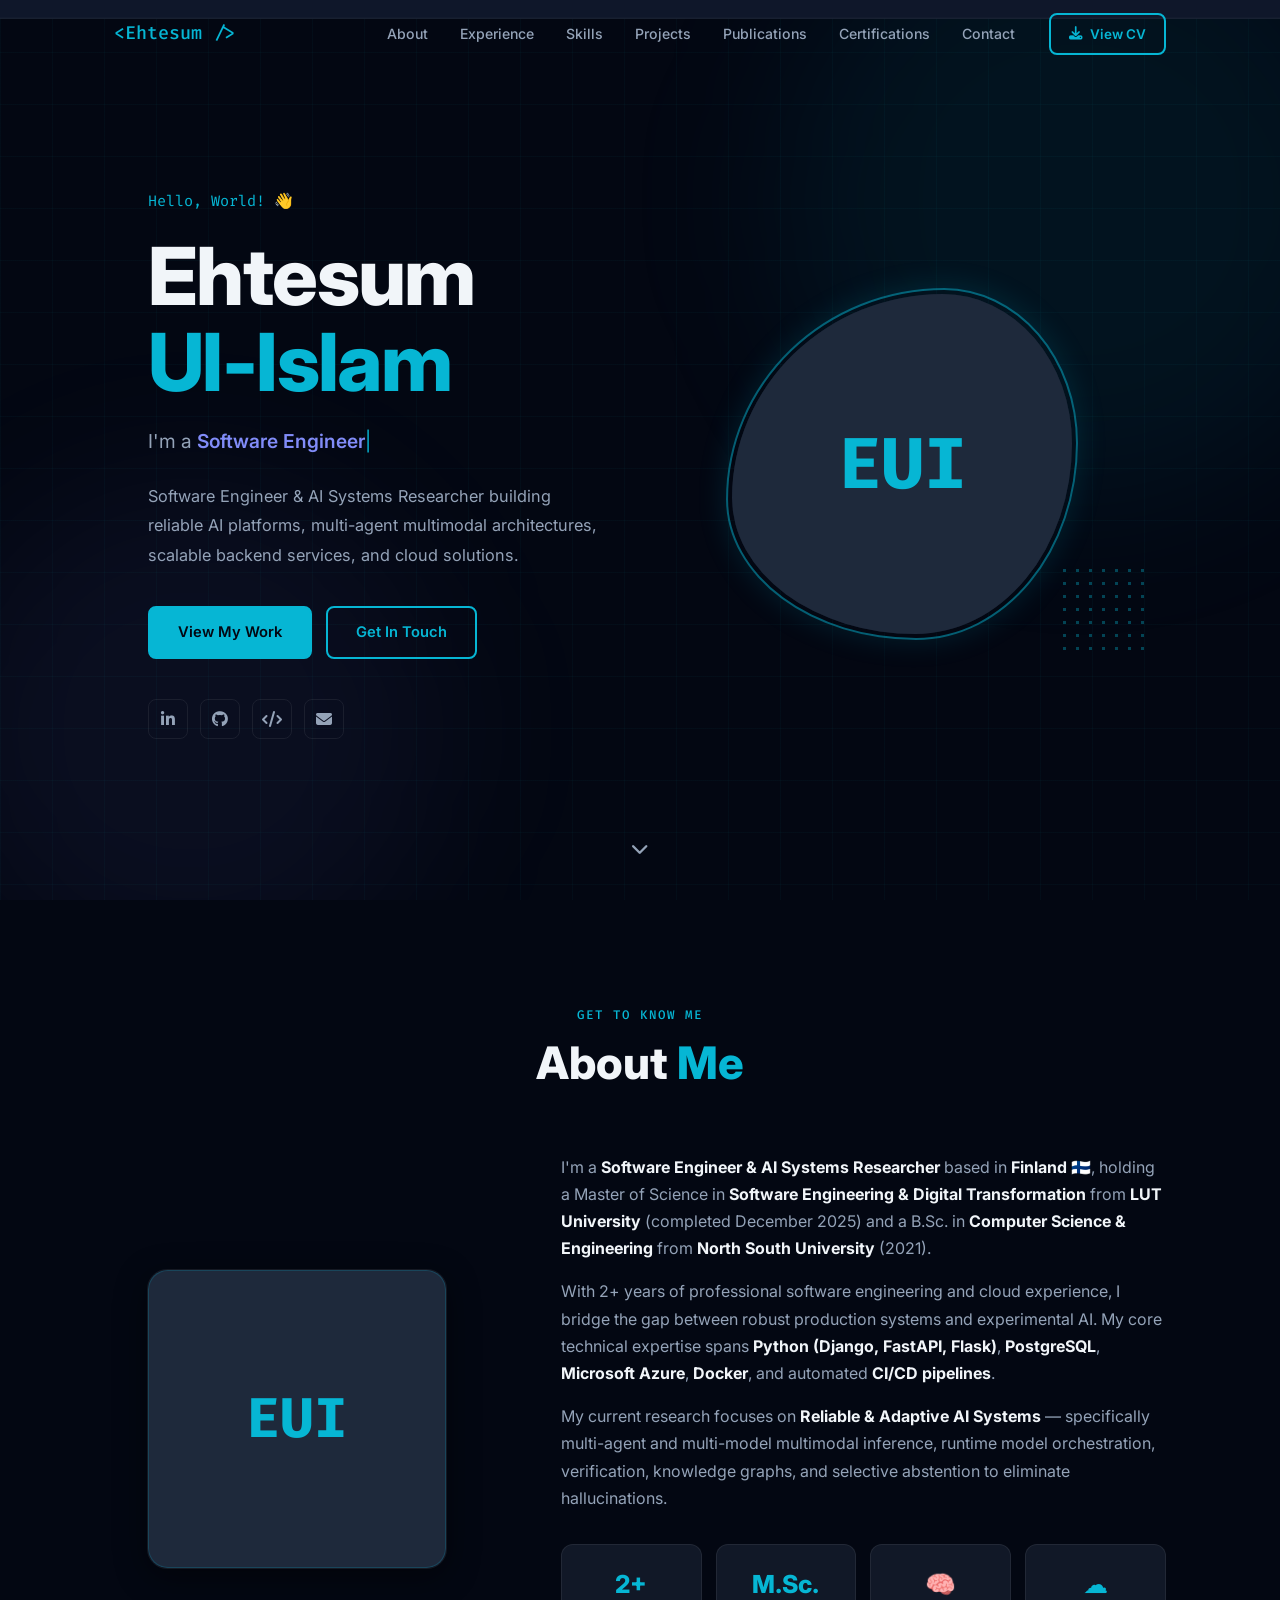
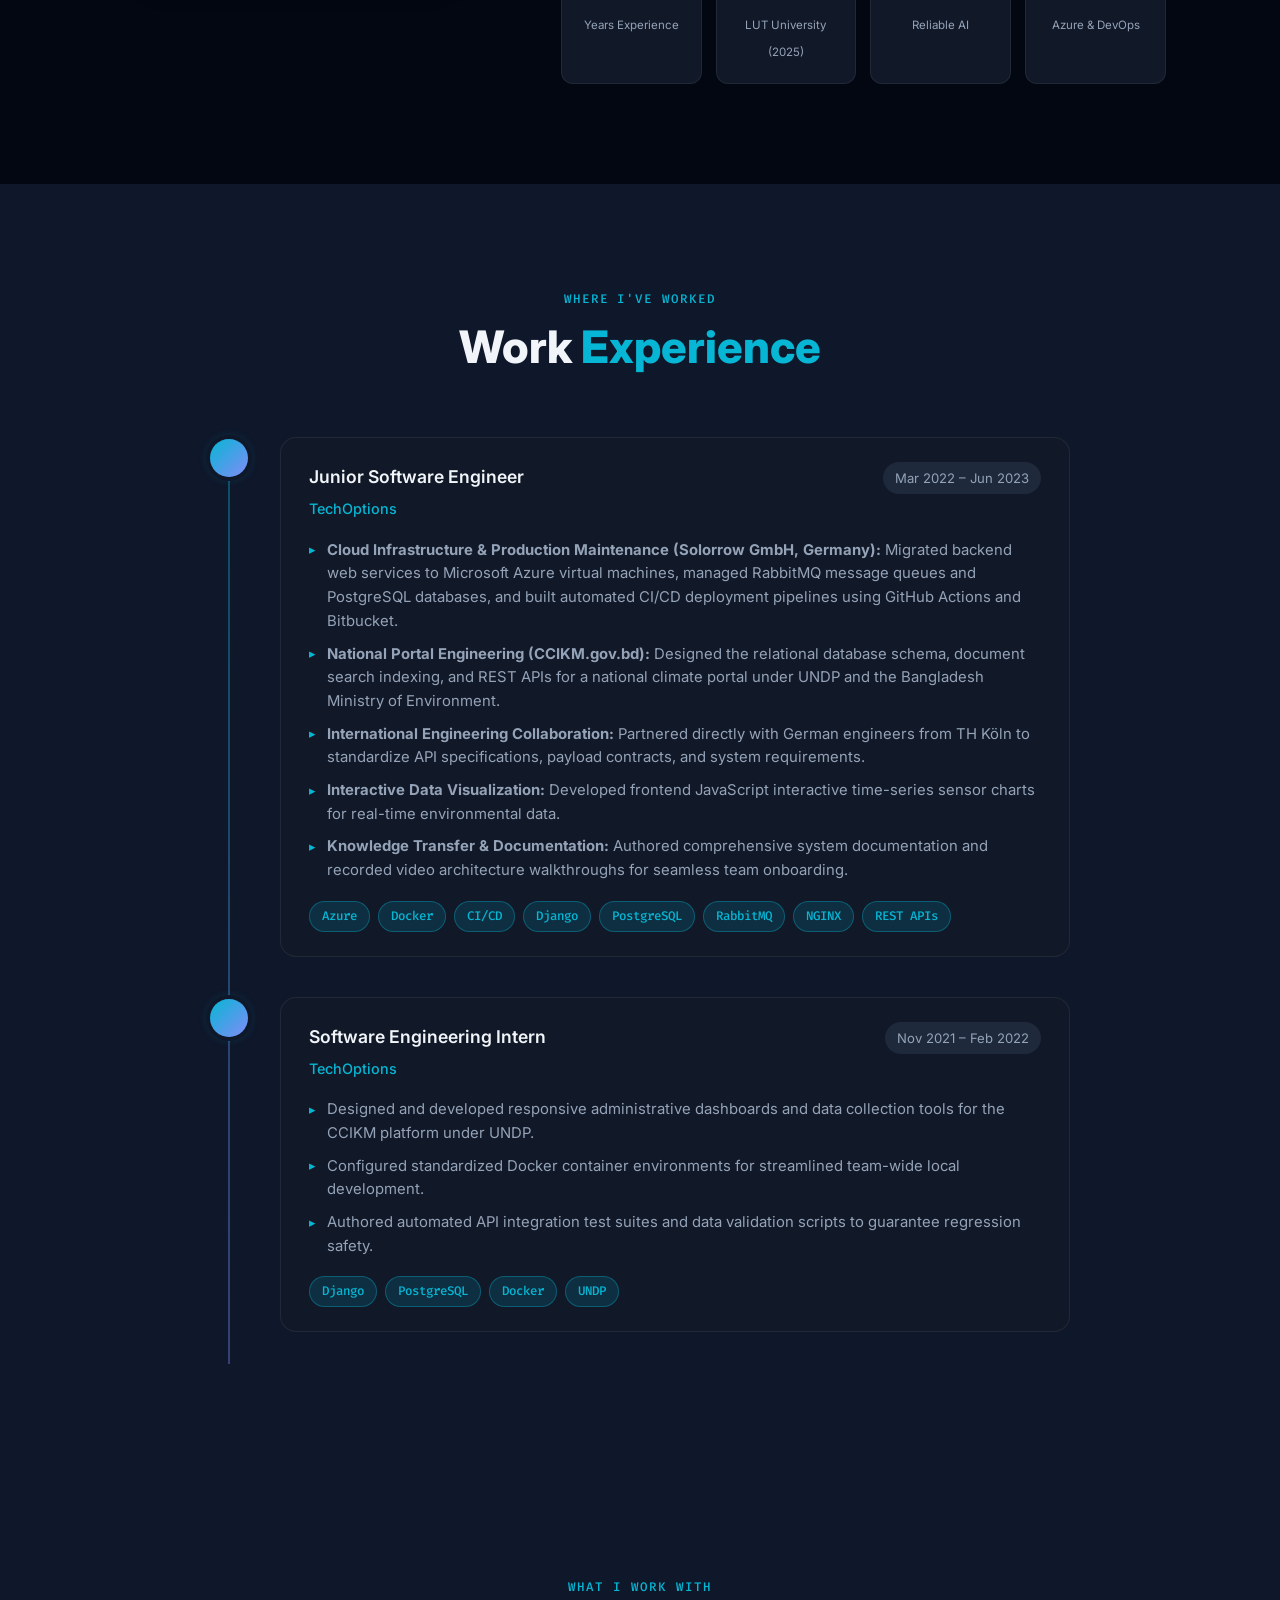
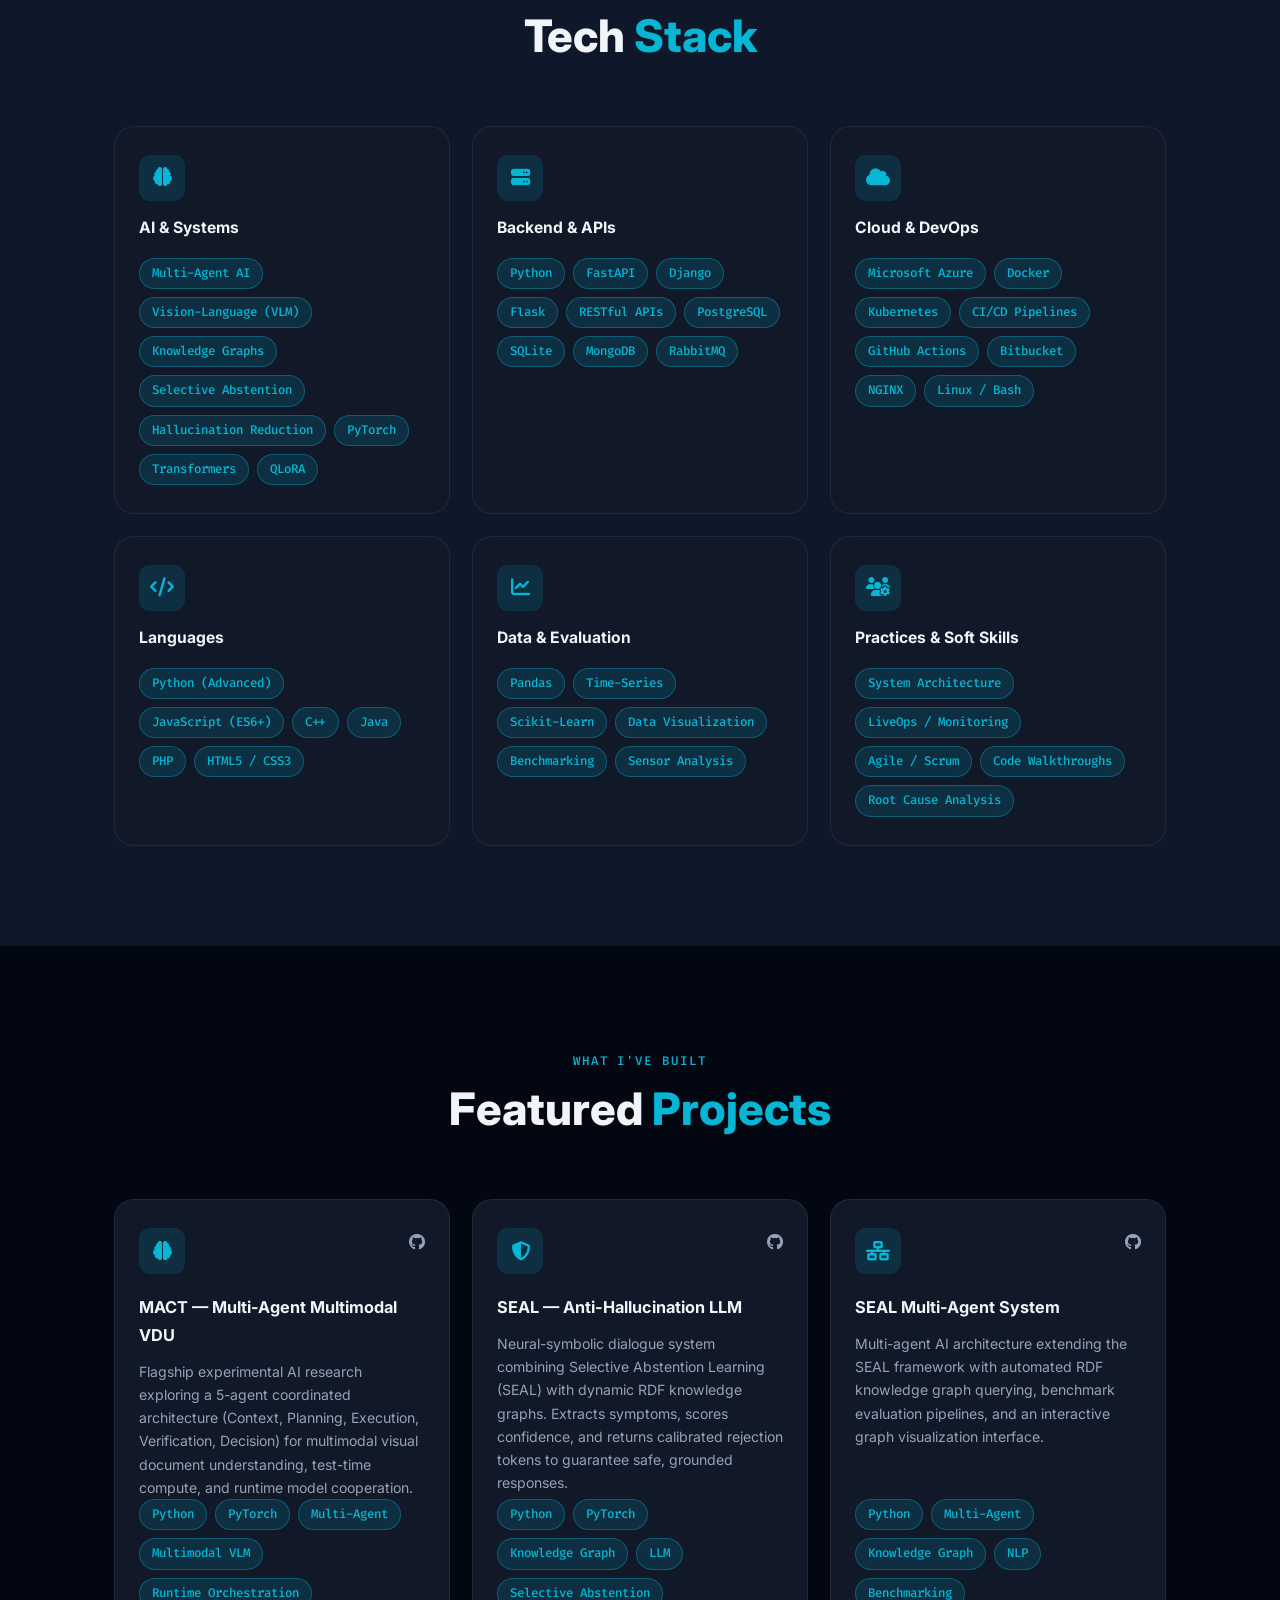
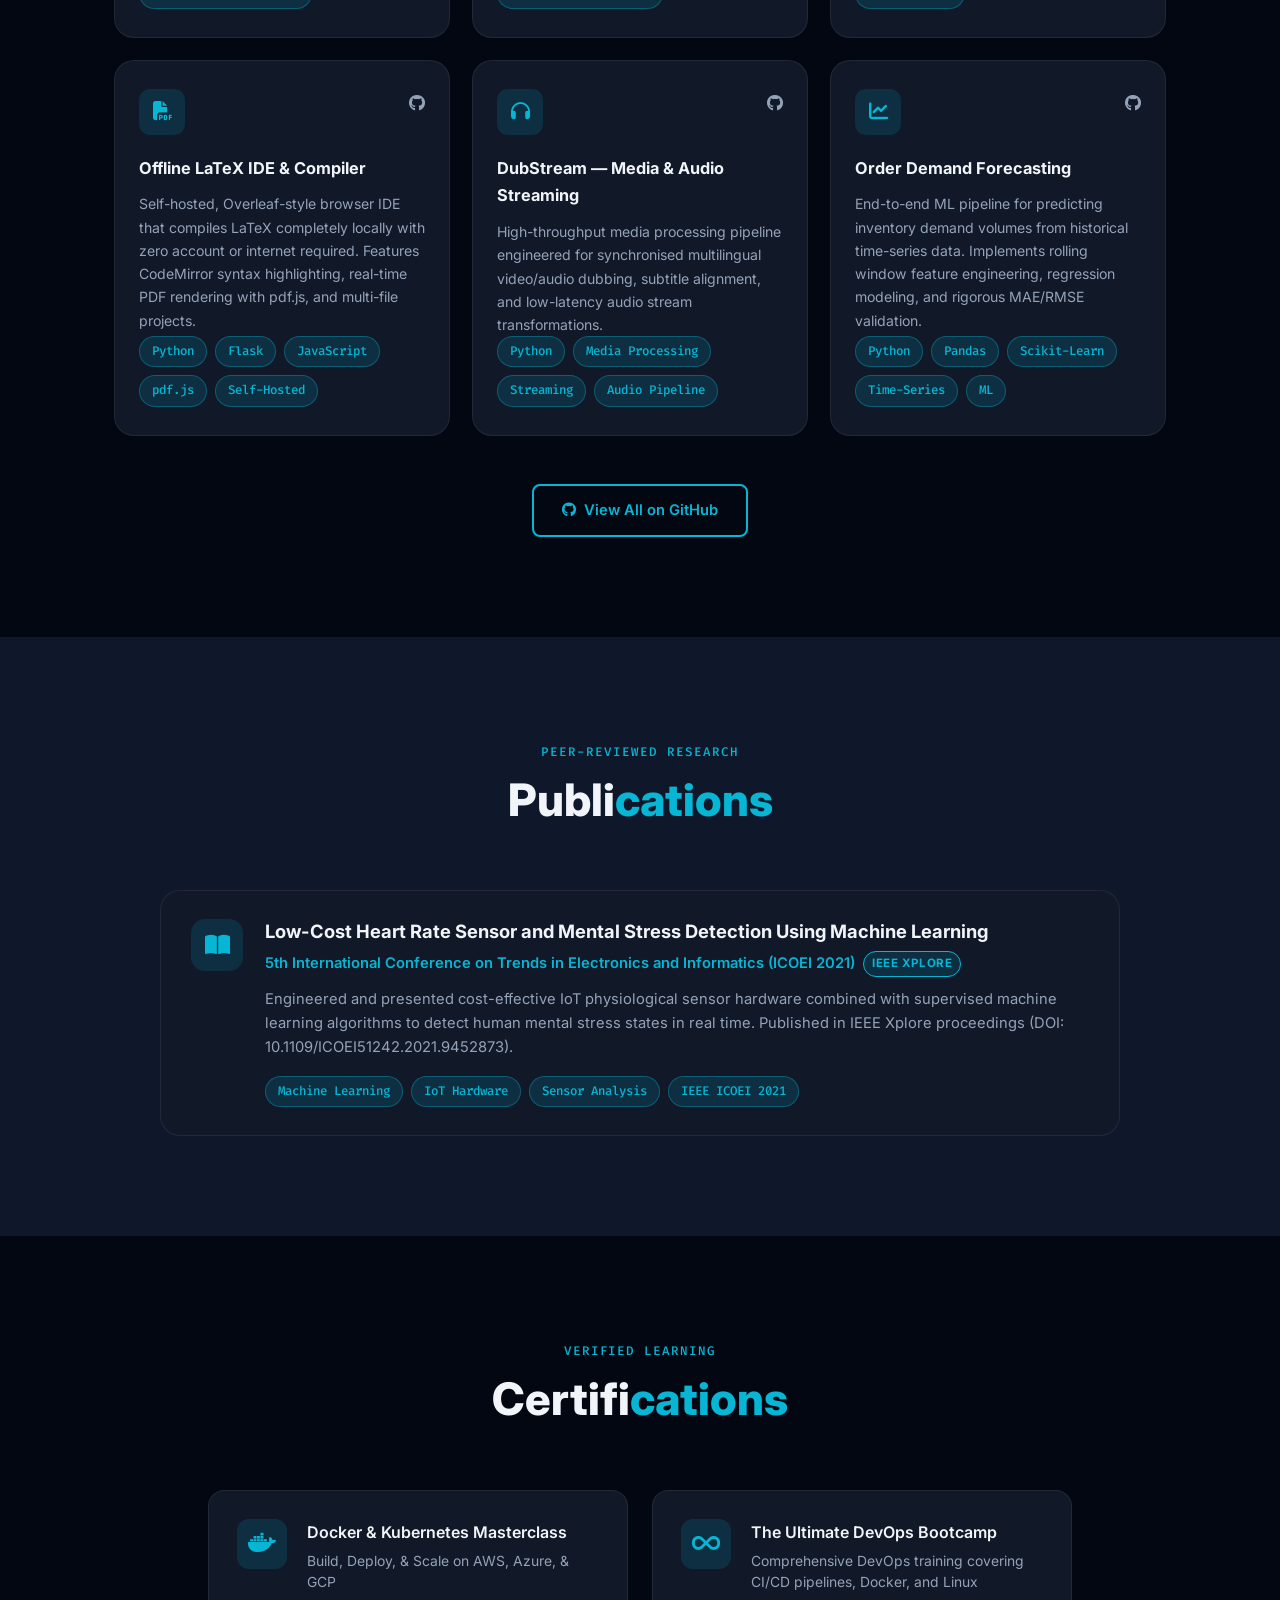
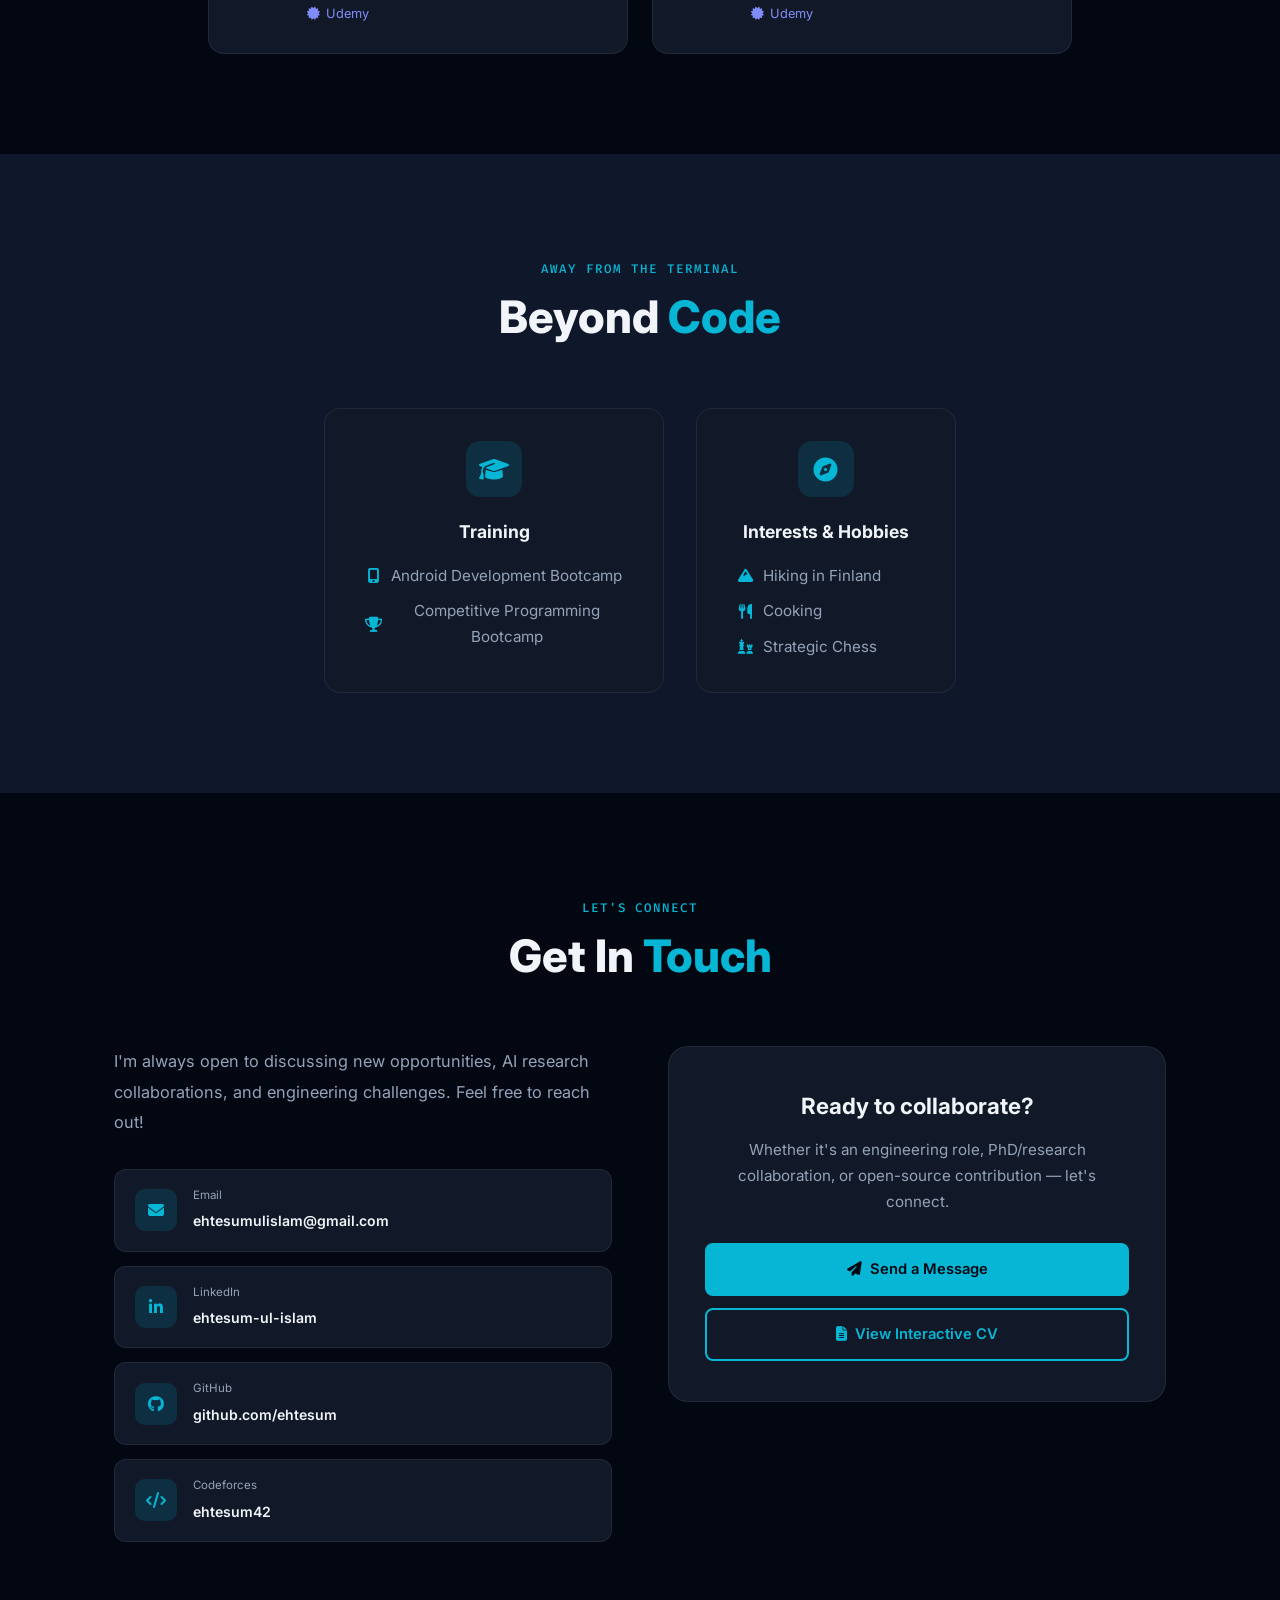
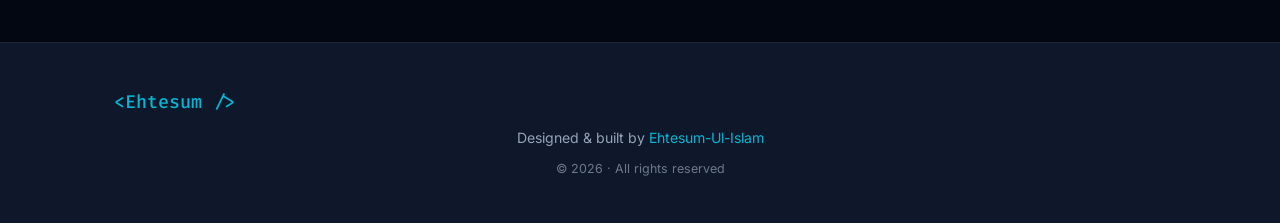
==== commit 79cb6671: "Update portfolio with verified academic background, publications, and flagship research projects" ====
--- a/index.html
+++ b/index.html
@@ -3,8 +3,8 @@
 <head>
     <meta charset="UTF-8">
     <meta name="viewport" content="width=device-width, initial-scale=1.0">
-    <meta name="description" content="Ehtesum-Ul-Islam — DevOps & Backend Engineer. Building scalable systems and cloud-native solutions.">
-    <title>Ehtesum | DevOps & Backend Engineer</title>
+    <meta name="description" content="Ehtesum-Ul-Islam — Software Engineer & AI Systems Researcher. Specialising in Reliable AI, Multi-Agent & Multi-Model Systems, Cloud & DevOps.">
+    <title>Ehtesum | Software Engineer & AI Systems Researcher</title>
     <link rel="stylesheet" href="style.css">
     <link rel="preconnect" href="https://fonts.googleapis.com">
     <link rel="preconnect" href="https://fonts.gstatic.com" crossorigin>
@@ -18,15 +18,16 @@
         <div class="nav-container">
             <a href="#home" class="logo">&lt;Ehtesum /&gt;</a>
             <ul class="nav-links" id="navLinks">
-                <li><a href="#about"      class="nav-link">About</a></li>
-                <li><a href="#experience" class="nav-link">Experience</a></li>
-                <li><a href="#skills"     class="nav-link">Skills</a></li>
-                <li><a href="#projects"   class="nav-link">Projects</a></li>
-                <li><a href="#beyond"     class="nav-link">Hobbies</a></li>
-                <li><a href="#contact"    class="nav-link">Contact</a></li>
+                <li><a href="#about"        class="nav-link">About</a></li>
+                <li><a href="#experience"   class="nav-link">Experience</a></li>
+                <li><a href="#skills"       class="nav-link">Skills</a></li>
+                <li><a href="#projects"     class="nav-link">Projects</a></li>
+                <li><a href="#publications" class="nav-link">Publications</a></li>
+                <li><a href="#certs"        class="nav-link">Certifications</a></li>
+                <li><a href="#contact"      class="nav-link">Contact</a></li>
             </ul>
             <a href="cv.html" target="_blank" class="btn btn-outline nav-cv">
-                <i class="fas fa-download"></i> Download CV
+                <i class="fas fa-download"></i> View CV
             </a>
             <button class="hamburger" id="hamburger" aria-label="Toggle navigation">
                 <span></span><span></span><span></span>
@@ -37,15 +38,16 @@
     <!-- Mobile menu -->
     <div class="mobile-menu" id="mobileMenu">
         <ul>
-            <li><a href="#about"      class="mobile-link">About</a></li>
-            <li><a href="#experience" class="mobile-link">Experience</a></li>
-            <li><a href="#skills"     class="mobile-link">Skills</a></li>
-            <li><a href="#projects"   class="mobile-link">Projects</a></li>
-            <li><a href="#beyond"     class="mobile-link">Hobbies</a></li>
-            <li><a href="#contact"    class="mobile-link">Contact</a></li>
+            <li><a href="#about"        class="mobile-link">About</a></li>
+            <li><a href="#experience"   class="mobile-link">Experience</a></li>
+            <li><a href="#skills"       class="mobile-link">Skills</a></li>
+            <li><a href="#projects"     class="mobile-link">Projects</a></li>
+            <li><a href="#publications" class="mobile-link">Publications</a></li>
+            <li><a href="#certs"        class="mobile-link">Certifications</a></li>
+            <li><a href="#contact"      class="mobile-link">Contact</a></li>
             <li>
                 <a href="cv.html" target="_blank" class="btn btn-primary mobile-cv">
-                    <i class="fas fa-download"></i> Download CV
+                    <i class="fas fa-download"></i> View CV
                 </a>
             </li>
         </ul>
@@ -69,8 +71,8 @@
                     <span class="typed" id="typedText"></span><span class="cursor">|</span>
                 </div>
                 <p class="hero-bio">
-                    DevOps &amp; Backend Engineer building scalable systems,
-                    cloud-native solutions, and AI-powered applications.
+                    Software Engineer &amp; AI Systems Researcher building reliable AI platforms,
+                    multi-agent multimodal architectures, scalable backend services, and cloud solutions.
                 </p>
                 <div class="hero-actions">
                     <a href="#projects" class="btn btn-primary">View My Work</a>
@@ -83,6 +85,9 @@
                     <a href="https://github.com/ehtesum" target="_blank" rel="noopener" aria-label="GitHub">
                         <i class="fab fa-github"></i>
                     </a>
+                    <a href="https://codeforces.com/profile/ehtesum42" target="_blank" rel="noopener" aria-label="Codeforces">
+                        <i class="fas fa-code"></i>
+                    </a>
                     <a href="mailto:ehtesumulislam@gmail.com" aria-label="Email">
                         <i class="fas fa-envelope"></i>
                     </a>
@@ -91,11 +96,6 @@
 
             <div class="hero-image animate-hero delay-1">
                 <div class="img-blob-wrap">
-                    <!--
-                        PHOTO: Replace assets/images/profile.jpg with your photo.
-                        Recommended: square image, at least 400×400 px.
-                        If the image is missing, your initials are shown instead.
-                    -->
                     <img
                         src="assets/images/profile.jpg"
                         alt="Ehtesum-Ul-Islam"
@@ -137,22 +137,22 @@
 
                 <div class="about-content reveal">
                     <p>
-                        I'm a passionate <strong>DevOps &amp; Backend Engineer</strong> based in
-                        <strong>Finland 🇫🇮</strong>, holding a Master's in
+                        I'm a <strong>Software Engineer &amp; AI Systems Researcher</strong> based in
+                        <strong>Finland 🇫🇮</strong>, holding a Master of Science in
                         <strong>Software Engineering &amp; Digital Transformation</strong> from
-                        <strong>LUT University</strong> with 2+ years of hands-on industry experience.
+                        <strong>LUT University</strong> (completed December 2025) and a B.Sc. in
+                        <strong>Computer Science &amp; Engineering</strong> from <strong>North South University</strong> (2021).
                     </p>
                     <p>
-                        I specialize in designing <strong>CI/CD pipelines</strong>, managing
-                        <strong>Azure cloud infrastructure</strong>, building robust
-                        <strong>Django REST APIs</strong>, and containerizing applications with
-                        <strong>Docker</strong>.
+                        With 2+ years of professional software engineering and cloud experience, I bridge the gap
+                        between robust production systems and experimental AI. My core technical expertise spans
+                        <strong>Python (Django, FastAPI, Flask)</strong>, <strong>PostgreSQL</strong>,
+                        <strong>Microsoft Azure</strong>, <strong>Docker</strong>, and automated <strong>CI/CD pipelines</strong>.
                     </p>
                     <p>
-                        My curiosity drives me toward the cutting edge — from
-                        <strong>LLM-based systems</strong> and <strong>knowledge graph AI</strong>
-                        to <strong>blockchain &amp; DeFi platforms</strong>. I love turning complex
-                        problems into elegant, scalable solutions.
+                        My current research focuses on <strong>Reliable &amp; Adaptive AI Systems</strong> — specifically
+                        multi-agent and multi-model multimodal inference, runtime model orchestration, verification,
+                        knowledge graphs, and selective abstention to eliminate hallucinations.
                     </p>
 
                     <div class="stats-grid">
@@ -161,16 +161,16 @@
                             <span class="stat-label">Years Experience</span>
                         </div>
                         <div class="stat-card">
-                            <span class="stat-num">MSc</span>
-                            <span class="stat-label">LUT University</span>
+                            <span class="stat-num">M.Sc.</span>
+                            <span class="stat-label">LUT University (2025)</span>
+                        </div>
+                        <div class="stat-card">
+                            <span class="stat-num">🧠</span>
+                            <span class="stat-label">Reliable AI</span>
                         </div>
                         <div class="stat-card">
                             <span class="stat-num">☁️</span>
-                            <span class="stat-label">Azure Cloud</span>
-                        </div>
-                        <div class="stat-card">
-                            <span class="stat-num">🤖</span>
-                            <span class="stat-label">AI &amp; ML</span>
+                            <span class="stat-label">Azure &amp; DevOps</span>
                         </div>
                     </div>
                 </div>
@@ -199,21 +199,21 @@
                             <span class="tl-date">Mar 2022 – Jun 2023</span>
                         </div>
                         <ul class="tl-bullets">
-                            <li>Deployed and maintained CCIKM on BCC cloud; built CI/CD pipelines with GitHub Actions and configured NGINX SSL.</li>
-                            <li>Migrated Solorrow GmbH backend to Azure VM and maintained its Xamarin mobile app using RabbitMQ and Bitbucket Pipelines.</li>
-                            <li>Designed a document search engine, authentication system, and time-series database using Django &amp; PostgreSQL.</li>
-                            <li>Presented CCIKM to the Bangladesh Ministry of Environment and German collaborators.</li>
-                            <li>Contributed to an organic goods delivery system with MongoDB-backed workflows using Flask.</li>
+                            <li><strong>Cloud Infrastructure &amp; Production Maintenance (Solorrow GmbH, Germany):</strong> Migrated backend web services to Microsoft Azure virtual machines, managed RabbitMQ message queues and PostgreSQL databases, and built automated CI/CD deployment pipelines using GitHub Actions and Bitbucket.</li>
+                            <li><strong>National Portal Engineering (CCIKM.gov.bd):</strong> Designed the relational database schema, document search indexing, and REST APIs for a national climate portal under UNDP and the Bangladesh Ministry of Environment.</li>
+                            <li><strong>International Engineering Collaboration:</strong> Partnered directly with German engineers from TH Köln to standardize API specifications, payload contracts, and system requirements.</li>
+                            <li><strong>Interactive Data Visualization:</strong> Developed frontend JavaScript interactive time-series sensor charts for real-time environmental data.</li>
+                            <li><strong>Knowledge Transfer &amp; Documentation:</strong> Authored comprehensive system documentation and recorded video architecture walkthroughs for seamless team onboarding.</li>
                         </ul>
                         <div class="tags">
-                            <span class="tag">DevOps</span>
+                            <span class="tag">Azure</span>
+                            <span class="tag">Docker</span>
                             <span class="tag">CI/CD</span>
                             <span class="tag">Django</span>
                             <span class="tag">PostgreSQL</span>
-                            <span class="tag">Azure</span>
+                            <span class="tag">RabbitMQ</span>
                             <span class="tag">NGINX</span>
-                            <span class="tag">RabbitMQ</span>
-                            <span class="tag">MongoDB</span>
+                            <span class="tag">REST APIs</span>
                         </div>
                     </div>
                 </div>
@@ -223,17 +223,20 @@
                     <div class="tl-content">
                         <div class="tl-header">
                             <div>
-                                <h3 class="tl-role">Software Engineer Intern</h3>
+                                <h3 class="tl-role">Software Engineering Intern</h3>
                                 <span class="tl-company">TechOptions</span>
                             </div>
                             <span class="tl-date">Nov 2021 – Feb 2022</span>
                         </div>
                         <ul class="tl-bullets">
-                            <li>Designed the admin panel and tool page of CCIKM-BD (Climate Change Information and Knowledge Management Bangladesh) under UNDP.</li>
+                            <li>Designed and developed responsive administrative dashboards and data collection tools for the CCIKM platform under UNDP.</li>
+                            <li>Configured standardized Docker container environments for streamlined team-wide local development.</li>
+                            <li>Authored automated API integration test suites and data validation scripts to guarantee regression safety.</li>
                         </ul>
                         <div class="tags">
                             <span class="tag">Django</span>
                             <span class="tag">PostgreSQL</span>
+                            <span class="tag">Docker</span>
                             <span class="tag">UNDP</span>
                         </div>
                     </div>
@@ -252,91 +255,87 @@
             </div>
 
             <div class="skills-grid">
+                <div class="skill-card reveal">
+                    <div class="sk-icon"><i class="fas fa-brain"></i></div>
+                    <h3>AI &amp; Systems</h3>
+                    <div class="tags">
+                        <span class="tag">Multi-Agent AI</span>
+                        <span class="tag">Vision-Language (VLM)</span>
+                        <span class="tag">Knowledge Graphs</span>
+                        <span class="tag">Selective Abstention</span>
+                        <span class="tag">Hallucination Reduction</span>
+                        <span class="tag">PyTorch</span>
+                        <span class="tag">Transformers</span>
+                        <span class="tag">QLoRA</span>
+                    </div>
+                </div>
+
+                <div class="skill-card reveal">
+                    <div class="sk-icon"><i class="fas fa-server"></i></div>
+                    <h3>Backend &amp; APIs</h3>
+                    <div class="tags">
+                        <span class="tag">Python</span>
+                        <span class="tag">FastAPI</span>
+                        <span class="tag">Django</span>
+                        <span class="tag">Flask</span>
+                        <span class="tag">RESTful APIs</span>
+                        <span class="tag">PostgreSQL</span>
+                        <span class="tag">SQLite</span>
+                        <span class="tag">MongoDB</span>
+                        <span class="tag">RabbitMQ</span>
+                    </div>
+                </div>
+
+                <div class="skill-card reveal">
+                    <div class="sk-icon"><i class="fas fa-cloud"></i></div>
+                    <h3>Cloud &amp; DevOps</h3>
+                    <div class="tags">
+                        <span class="tag">Microsoft Azure</span>
+                        <span class="tag">Docker</span>
+                        <span class="tag">Kubernetes</span>
+                        <span class="tag">CI/CD Pipelines</span>
+                        <span class="tag">GitHub Actions</span>
+                        <span class="tag">Bitbucket</span>
+                        <span class="tag">NGINX</span>
+                        <span class="tag">Linux / Bash</span>
+                    </div>
+                </div>
+
                 <div class="skill-card reveal">
                     <div class="sk-icon"><i class="fas fa-code"></i></div>
                     <h3>Languages</h3>
                     <div class="tags">
-                        <span class="tag">Python</span>
+                        <span class="tag">Python (Advanced)</span>
+                        <span class="tag">JavaScript (ES6+)</span>
                         <span class="tag">C++</span>
                         <span class="tag">Java</span>
                         <span class="tag">PHP</span>
+                        <span class="tag">HTML5 / CSS3</span>
                     </div>
                 </div>
 
                 <div class="skill-card reveal">
-                    <div class="sk-icon"><i class="fas fa-server"></i></div>
-                    <h3>Backend</h3>
-                    <div class="tags">
-                        <span class="tag">Django</span>
-                        <span class="tag">Flask</span>
-                        <span class="tag">REST APIs</span>
-                        <span class="tag">PostgreSQL</span>
-                        <span class="tag">MySQL</span>
-                        <span class="tag">MongoDB</span>
-                        <span class="tag">SQLite</span>
-                        <span class="tag">Database Design</span>
+                    <div class="sk-icon"><i class="fas fa-chart-line"></i></div>
+                    <h3>Data &amp; Evaluation</h3>
+                    <div class="tags">
+                        <span class="tag">Pandas</span>
+                        <span class="tag">Time-Series</span>
+                        <span class="tag">Scikit-Learn</span>
+                        <span class="tag">Data Visualization</span>
+                        <span class="tag">Benchmarking</span>
+                        <span class="tag">Sensor Analysis</span>
                     </div>
                 </div>
 
                 <div class="skill-card reveal">
-                    <div class="sk-icon"><i class="fas fa-infinity"></i></div>
-                    <h3>DevOps</h3>
-                    <div class="tags">
-                        <span class="tag">Docker</span>
-                        <span class="tag">CI/CD</span>
-                        <span class="tag">GitHub Actions</span>
-                        <span class="tag">GitOps</span>
-                        <span class="tag">NGINX</span>
-                        <span class="tag">RabbitMQ</span>
-                        <span class="tag">Linux</span>
-                        <span class="tag">Git</span>
-                        <span class="tag">Bash</span>
-                    </div>
-                </div>
-
-                <div class="skill-card reveal">
-                    <div class="sk-icon"><i class="fas fa-cloud"></i></div>
-                    <h3>Cloud</h3>
-                    <div class="tags">
-                        <span class="tag">Azure</span>
-                        <span class="tag">AWS</span>
-                        <span class="tag">ECS</span>
-                        <span class="tag">Cloud Infrastructure</span>
-                        <span class="tag">Cloud-Native</span>
-                    </div>
-                </div>
-
-                <div class="skill-card reveal">
-                    <div class="sk-icon"><i class="fas fa-robot"></i></div>
-                    <h3>AI &amp; Data</h3>
-                    <div class="tags">
-                        <span class="tag">TensorFlow</span>
-                        <span class="tag">Pandas</span>
-                        <span class="tag">Computer Vision</span>
-                        <span class="tag">LLMs</span>
-                        <span class="tag">Selenium</span>
-                    </div>
-                </div>
-
-                <div class="skill-card reveal">
-                    <div class="sk-icon"><i class="fas fa-rocket"></i></div>
-                    <h3>Exploring</h3>
-                    <div class="tags">
-                        <span class="tag">Blockchain</span>
-                        <span class="tag">DeFi</span>
-                        <span class="tag">System Design</span>
-                        <span class="tag">Kubernetes</span>
-                    </div>
-                </div>
-
-                <div class="skill-card reveal">
-                    <div class="sk-icon"><i class="fas fa-users"></i></div>
-                    <h3>Soft Skills</h3>
-                    <div class="tags">
-                        <span class="tag">Problem-Solving</span>
-                        <span class="tag">Teamwork</span>
-                        <span class="tag">Communication</span>
-                        <span class="tag">Agile</span>
+                    <div class="sk-icon"><i class="fas fa-users-gear"></i></div>
+                    <h3>Practices &amp; Soft Skills</h3>
+                    <div class="tags">
+                        <span class="tag">System Architecture</span>
+                        <span class="tag">LiveOps / Monitoring</span>
+                        <span class="tag">Agile / Scrum</span>
+                        <span class="tag">Code Walkthroughs</span>
+                        <span class="tag">Root Cause Analysis</span>
                     </div>
                 </div>
             </div>
@@ -353,45 +352,45 @@
 
             <div class="projects-grid">
 
-                <!-- 1 -->
+                <!-- 1: MACT -->
                 <div class="project-card reveal">
                     <div class="pc-top">
                         <div class="pc-icon"><i class="fas fa-brain"></i></div>
                         <div class="pc-links">
-                            <a href="https://github.com/ehtesum/seal_with_kg_no_hallucination" target="_blank" rel="noopener" aria-label="GitHub repo"><i class="fab fa-github"></i></a>
-                        </div>
-                    </div>
-                    <h3>SEAL — Anti-Hallucination LLM</h3>
-                    <p>Mental-health dialogue system combining Selective Abstention Learning (SEAL) with a dynamic RDF knowledge graph. Extracts symptoms, infers disorders with confidence scoring, and returns a rejection token when confidence is too low — ensuring safe, grounded responses.</p>
+                            <a href="https://github.com/ehtesum/MACT_multimodel" target="_blank" rel="noopener" aria-label="GitHub repo"><i class="fab fa-github"></i></a>
+                        </div>
+                    </div>
+                    <h3>MACT — Multi-Agent Multimodal VDU</h3>
+                    <p>Flagship experimental AI research exploring a 5-agent coordinated architecture (Context, Planning, Execution, Verification, Decision) for multimodal visual document understanding, test-time compute, and runtime model cooperation.</p>
                     <div class="tags">
                         <span class="tag">Python</span>
                         <span class="tag">PyTorch</span>
-                        <span class="tag">Transformers</span>
-                        <span class="tag">RDF / KG</span>
-                        <span class="tag">LLM</span>
-                    </div>
-                </div>
-
-                <!-- 2 -->
+                        <span class="tag">Multi-Agent</span>
+                        <span class="tag">Multimodal VLM</span>
+                        <span class="tag">Runtime Orchestration</span>
+                    </div>
+                </div>
+
+                <!-- 2: SEAL Anti-Hallucination -->
                 <div class="project-card reveal">
                     <div class="pc-top">
-                        <div class="pc-icon"><i class="fas fa-file-alt"></i></div>
+                        <div class="pc-icon"><i class="fas fa-shield-halved"></i></div>
                         <div class="pc-links">
-                            <a href="https://github.com/ehtesum/offline_latex_compiler" target="_blank" rel="noopener" aria-label="GitHub repo"><i class="fab fa-github"></i></a>
-                        </div>
-                    </div>
-                    <h3>Offline LaTeX Compiler</h3>
-                    <p>Self-hosted, Overleaf-style LaTeX IDE that runs entirely in the browser — no account, no internet, no subscription. Features CodeMirror editor, one-click PDF compilation, live preview via pdf.js, SyncTeX, multi-file projects, and built-in templates.</p>
-                    <div class="tags">
-                        <span class="tag">JavaScript</span>
+                            <a href="https://github.com/ehtesum/seal_with_kg_no_hallucination" target="_blank" rel="noopener" aria-label="GitHub repo"><i class="fab fa-github"></i></a>
+                        </div>
+                    </div>
+                    <h3>SEAL — Anti-Hallucination LLM</h3>
+                    <p>Neural-symbolic dialogue system combining Selective Abstention Learning (SEAL) with dynamic RDF knowledge graphs. Extracts symptoms, scores confidence, and returns calibrated rejection tokens to guarantee safe, grounded responses.</p>
+                    <div class="tags">
                         <span class="tag">Python</span>
-                        <span class="tag">Flask</span>
-                        <span class="tag">pdf.js</span>
-                        <span class="tag">Self-hosted</span>
-                    </div>
-                </div>
-
-                <!-- 3 -->
+                        <span class="tag">PyTorch</span>
+                        <span class="tag">Knowledge Graph</span>
+                        <span class="tag">LLM</span>
+                        <span class="tag">Selective Abstention</span>
+                    </div>
+                </div>
+
+                <!-- 3: SEAL Multi-Agent -->
                 <div class="project-card reveal">
                     <div class="pc-top">
                         <div class="pc-icon"><i class="fas fa-network-wired"></i></div>
@@ -400,16 +399,54 @@
                         </div>
                     </div>
                     <h3>SEAL Multi-Agent System</h3>
-                    <p>Multi-agent AI architecture built on top of the SEAL framework, featuring a knowledge graph backend, benchmark evaluation pipeline, and an interactive KG visualisation interface.</p>
+                    <p>Multi-agent AI architecture extending the SEAL framework with automated RDF knowledge graph querying, benchmark evaluation pipelines, and an interactive graph visualization interface.</p>
                     <div class="tags">
                         <span class="tag">Python</span>
                         <span class="tag">Multi-Agent</span>
                         <span class="tag">Knowledge Graph</span>
                         <span class="tag">NLP</span>
-                    </div>
-                </div>
-
-                <!-- 4 -->
+                        <span class="tag">Benchmarking</span>
+                    </div>
+                </div>
+
+                <!-- 4: Offline LaTeX Compiler -->
+                <div class="project-card reveal">
+                    <div class="pc-top">
+                        <div class="pc-icon"><i class="fas fa-file-pdf"></i></div>
+                        <div class="pc-links">
+                            <a href="https://github.com/ehtesum/offline_latex_compiler" target="_blank" rel="noopener" aria-label="GitHub repo"><i class="fab fa-github"></i></a>
+                        </div>
+                    </div>
+                    <h3>Offline LaTeX IDE &amp; Compiler</h3>
+                    <p>Self-hosted, Overleaf-style browser IDE that compiles LaTeX completely locally with zero account or internet required. Features CodeMirror syntax highlighting, real-time PDF rendering with pdf.js, and multi-file projects.</p>
+                    <div class="tags">
+                        <span class="tag">Python</span>
+                        <span class="tag">Flask</span>
+                        <span class="tag">JavaScript</span>
+                        <span class="tag">pdf.js</span>
+                        <span class="tag">Self-Hosted</span>
+                    </div>
+                </div>
+
+                <!-- 5: DubStream -->
+                <div class="project-card reveal">
+                    <div class="pc-top">
+                        <div class="pc-icon"><i class="fas fa-headphones"></i></div>
+                        <div class="pc-links">
+                            <a href="https://github.com/ehtesum/DubStream" target="_blank" rel="noopener" aria-label="GitHub repo"><i class="fab fa-github"></i></a>
+                        </div>
+                    </div>
+                    <h3>DubStream — Media &amp; Audio Streaming</h3>
+                    <p>High-throughput media processing pipeline engineered for synchronised multilingual video/audio dubbing, subtitle alignment, and low-latency audio stream transformations.</p>
+                    <div class="tags">
+                        <span class="tag">Python</span>
+                        <span class="tag">Media Processing</span>
+                        <span class="tag">Streaming</span>
+                        <span class="tag">Audio Pipeline</span>
+                    </div>
+                </div>
+
+                <!-- 6: Order Forecasting -->
                 <div class="project-card reveal">
                     <div class="pc-top">
                         <div class="pc-icon"><i class="fas fa-chart-line"></i></div>
@@ -418,48 +455,13 @@
                         </div>
                     </div>
                     <h3>Order Demand Forecasting</h3>
-                    <p>End-to-end ML pipeline for predicting future order volumes from historical data. Includes preprocessing, lag/rolling feature engineering, regression model training, and MAE/RMSE evaluation — applicable to inventory planning and supply-chain optimisation.</p>
+                    <p>End-to-end ML pipeline for predicting inventory demand volumes from historical time-series data. Implements rolling window feature engineering, regression modeling, and rigorous MAE/RMSE validation.</p>
                     <div class="tags">
                         <span class="tag">Python</span>
                         <span class="tag">Pandas</span>
+                        <span class="tag">Scikit-Learn</span>
+                        <span class="tag">Time-Series</span>
                         <span class="tag">ML</span>
-                        <span class="tag">Time-Series</span>
-                    </div>
-                </div>
-
-                <!-- 5 -->
-                <div class="project-card reveal">
-                    <div class="pc-top">
-                        <div class="pc-icon"><i class="fas fa-shopping-cart"></i></div>
-                        <div class="pc-links">
-                            <a href="https://github.com/ehtesum/ccikm-Ecommerce_clone" target="_blank" rel="noopener" aria-label="GitHub repo"><i class="fab fa-github"></i></a>
-                        </div>
-                    </div>
-                    <h3>Django E-Commerce Platform</h3>
-                    <p>Full-stack e-commerce web application built with Django. Covers product listings, cart management, user authentication, and SQLite-backed data persistence.</p>
-                    <div class="tags">
-                        <span class="tag">Django</span>
-                        <span class="tag">Python</span>
-                        <span class="tag">SQLite</span>
-                        <span class="tag">REST</span>
-                    </div>
-                </div>
-
-                <!-- 6 -->
-                <div class="project-card reveal">
-                    <div class="pc-top">
-                        <div class="pc-icon"><i class="fas fa-pencil-alt"></i></div>
-                        <div class="pc-links">
-                            <a href="https://github.com/ehtesum/django_blog" target="_blank" rel="noopener" aria-label="GitHub repo"><i class="fab fa-github"></i></a>
-                        </div>
-                    </div>
-                    <h3>Django Blog CMS</h3>
-                    <p>Content management system with a blog engine built on Django. Supports post creation, user authentication, rich-text editing, and a clean admin dashboard.</p>
-                    <div class="tags">
-                        <span class="tag">Django</span>
-                        <span class="tag">Python</span>
-                        <span class="tag">SQLite</span>
-                        <span class="tag">CMS</span>
                     </div>
                 </div>
 
@@ -473,8 +475,40 @@
         </div>
     </section>
 
+    <!-- ── PUBLICATIONS ─────────────────────────────────── -->
+    <section class="publications section alt-bg" id="publications">
+        <div class="container">
+            <div class="section-header reveal">
+                <span class="section-tag">Peer-Reviewed Research</span>
+                <h2 class="section-title">Publi<span class="accent">cations</span></h2>
+            </div>
+
+            <div class="publications-grid">
+                <div class="pub-card reveal">
+                    <div class="pub-icon"><i class="fas fa-book-open"></i></div>
+                    <div class="pub-body">
+                        <h3 class="pub-title">Low-Cost Heart Rate Sensor and Mental Stress Detection Using Machine Learning</h3>
+                        <div class="pub-venue">
+                            <span>5th International Conference on Trends in Electronics and Informatics (ICOEI 2021)</span>
+                            <span class="pub-badge">IEEE Xplore</span>
+                        </div>
+                        <p class="pub-desc">
+                            Engineered and presented cost-effective IoT physiological sensor hardware combined with supervised machine learning algorithms to detect human mental stress states in real time. Published in IEEE Xplore proceedings (DOI: 10.1109/ICOEI51242.2021.9452873).
+                        </p>
+                        <div class="tags">
+                            <span class="tag">Machine Learning</span>
+                            <span class="tag">IoT Hardware</span>
+                            <span class="tag">Sensor Analysis</span>
+                            <span class="tag">IEEE ICOEI 2021</span>
+                        </div>
+                    </div>
+                </div>
+            </div>
+        </div>
+    </section>
+
     <!-- ── CERTIFICATIONS ───────────────────────────────── -->
-    <section class="certs section alt-bg" id="certs">
+    <section class="certs section" id="certs">
         <div class="container">
             <div class="section-header reveal">
                 <span class="section-tag">Verified learning</span>
@@ -494,7 +528,7 @@
                     <div class="cert-icon"><i class="fas fa-infinity"></i></div>
                     <div class="cert-body">
                         <h3>The Ultimate DevOps Bootcamp</h3>
-                        <p>Comprehensive DevOps training covering CI/CD pipelines and toolchain</p>
+                        <p>Comprehensive DevOps training covering CI/CD pipelines, Docker, and Linux</p>
                         <span class="cert-issuer"><i class="fas fa-certificate"></i> Udemy</span>
                     </div>
                 </div>
@@ -503,7 +537,7 @@
     </section>
 
     <!-- ── BEYOND CODE ──────────────────────────────────── -->
-    <section class="beyond section" id="beyond">
+    <section class="beyond section alt-bg" id="beyond">
         <div class="container">
             <div class="section-header reveal">
                 <span class="section-tag">Away from the terminal</span>
@@ -520,12 +554,12 @@
                     </ul>
                 </div>
                 <div class="beyond-card reveal">
-                    <div class="beyond-icon"><i class="fas fa-gamepad"></i></div>
-                    <h3>Favourite Games</h3>
+                    <div class="beyond-icon"><i class="fas fa-compass"></i></div>
+                    <h3>Interests &amp; Hobbies</h3>
                     <ul class="beyond-list">
-                        <li><i class="fas fa-crosshairs"></i> Call of Duty</li>
-                        <li><i class="fas fa-fist-raised"></i> Mortal Kombat X</li>
-                        <li><i class="fas fa-rocket"></i> Titanfall</li>
+                        <li><i class="fas fa-mountain"></i> Hiking in Finland</li>
+                        <li><i class="fas fa-utensils"></i> Cooking</li>
+                        <li><i class="fas fa-chess"></i> Strategic Chess</li>
                     </ul>
                 </div>
             </div>
@@ -533,7 +567,7 @@
     </section>
 
     <!-- ── CONTACT ────────────────────────────────────── -->
-    <section class="contact section alt-bg" id="contact">
+    <section class="contact section" id="contact">
         <div class="container">
             <div class="section-header reveal">
                 <span class="section-tag">Let's connect</span>
@@ -543,8 +577,8 @@
             <div class="contact-grid">
                 <div class="contact-info reveal">
                     <p class="contact-lead">
-                        I'm always open to new opportunities, collaborations, and interesting
-                        conversations. My inbox is always open!
+                        I'm always open to discussing new opportunities, AI research collaborations,
+                        and engineering challenges. Feel free to reach out!
                     </p>
 
                     <div class="contact-links">
@@ -555,32 +589,39 @@
                                 <strong>ehtesumulislam@gmail.com</strong>
                             </div>
                         </a>
-                        <a href="https://linkedin.com/in/ehtesum-ul-islam-01274a166/" target="_blank" class="contact-link">
+                        <a href="https://linkedin.com/in/ehtesum-ul-islam-01274a166/" target="_blank" rel="noopener" class="contact-link">
                             <div class="cl-icon"><i class="fab fa-linkedin-in"></i></div>
                             <div>
                                 <span>LinkedIn</span>
                                 <strong>ehtesum-ul-islam</strong>
                             </div>
                         </a>
-                        <a href="https://github.com/ehtesum" target="_blank" class="contact-link">
+                        <a href="https://github.com/ehtesum" target="_blank" rel="noopener" class="contact-link">
                             <div class="cl-icon"><i class="fab fa-github"></i></div>
                             <div>
                                 <span>GitHub</span>
                                 <strong>github.com/ehtesum</strong>
                             </div>
                         </a>
+                        <a href="https://codeforces.com/profile/ehtesum42" target="_blank" rel="noopener" class="contact-link">
+                            <div class="cl-icon"><i class="fas fa-code"></i></div>
+                            <div>
+                                <span>Codeforces</span>
+                                <strong>ehtesum42</strong>
+                            </div>
+                        </a>
                     </div>
                 </div>
 
                 <div class="contact-cta reveal">
                     <div class="cta-card">
                         <h3>Ready to collaborate?</h3>
-                        <p>Whether it's a full-time role, freelance project, or open-source work — let's talk.</p>
+                        <p>Whether it's an engineering role, PhD/research collaboration, or open-source contribution — let's connect.</p>
                         <a href="mailto:ehtesumulislam@gmail.com" class="btn btn-primary">
                             <i class="fas fa-paper-plane"></i> Send a Message
                         </a>
                         <a href="cv.html" target="_blank" class="btn btn-outline">
-                            <i class="fas fa-download"></i> Download CV
+                            <i class="fas fa-file-lines"></i> View Interactive CV
                         </a>
                     </div>
                 </div>
@@ -593,7 +634,7 @@
         <div class="container footer-inner">
             <a href="#home" class="logo">&lt;Ehtesum /&gt;</a>
             <p>Designed &amp; built by <span class="accent">Ehtesum-Ul-Islam</span></p>
-            <p class="footer-copy">© 2025 · All rights reserved</p>
+            <p class="footer-copy">© 2026 · All rights reserved</p>
         </div>
     </footer>
 
--- a/style.css
+++ b/style.css
@@ -937,6 +937,90 @@
 }
 
 /* ============================================================
+   PUBLICATIONS & RESEARCH
+============================================================ */
+.publications-grid {
+    display: flex;
+    flex-direction: column;
+    gap: 20px;
+    max-width: 960px;
+    margin: 0 auto;
+}
+
+.pub-card {
+    background: var(--surface);
+    border: 1px solid var(--border);
+    border-radius: var(--r-lg);
+    padding: 28px 30px;
+    display: flex;
+    gap: 22px;
+    align-items: flex-start;
+    transition: var(--ease);
+}
+
+.pub-card:hover {
+    border-color: var(--border-h);
+    transform: translateY(-4px);
+    box-shadow: var(--shadow-lg);
+}
+
+.pub-icon {
+    width: 52px;
+    height: 52px;
+    border-radius: 14px;
+    background: var(--accent-dim);
+    display: flex;
+    align-items: center;
+    justify-content: center;
+    font-size: 1.4rem;
+    color: var(--accent);
+    flex-shrink: 0;
+}
+
+.pub-body {
+    flex: 1;
+    min-width: 0;
+}
+
+.pub-title {
+    font-size: 1.15rem;
+    font-weight: 700;
+    color: var(--text);
+    margin-bottom: 6px;
+    line-height: 1.4;
+}
+
+.pub-venue {
+    color: var(--accent);
+    font-size: 0.92rem;
+    font-weight: 600;
+    margin-bottom: 10px;
+    display: flex;
+    align-items: center;
+    gap: 8px;
+    flex-wrap: wrap;
+}
+
+.pub-venue .pub-badge {
+    background: var(--accent-dim);
+    border: 1px solid var(--accent);
+    color: var(--accent);
+    font-size: 0.72rem;
+    padding: 2px 8px;
+    border-radius: 20px;
+    text-transform: uppercase;
+    letter-spacing: 0.05em;
+    font-weight: 700;
+}
+
+.pub-desc {
+    color: var(--text-muted);
+    font-size: 0.92rem;
+    line-height: 1.65;
+    margin-bottom: 16px;
+}
+
+/* ============================================================
    CONTACT
 ============================================================ */
 .contact-grid {
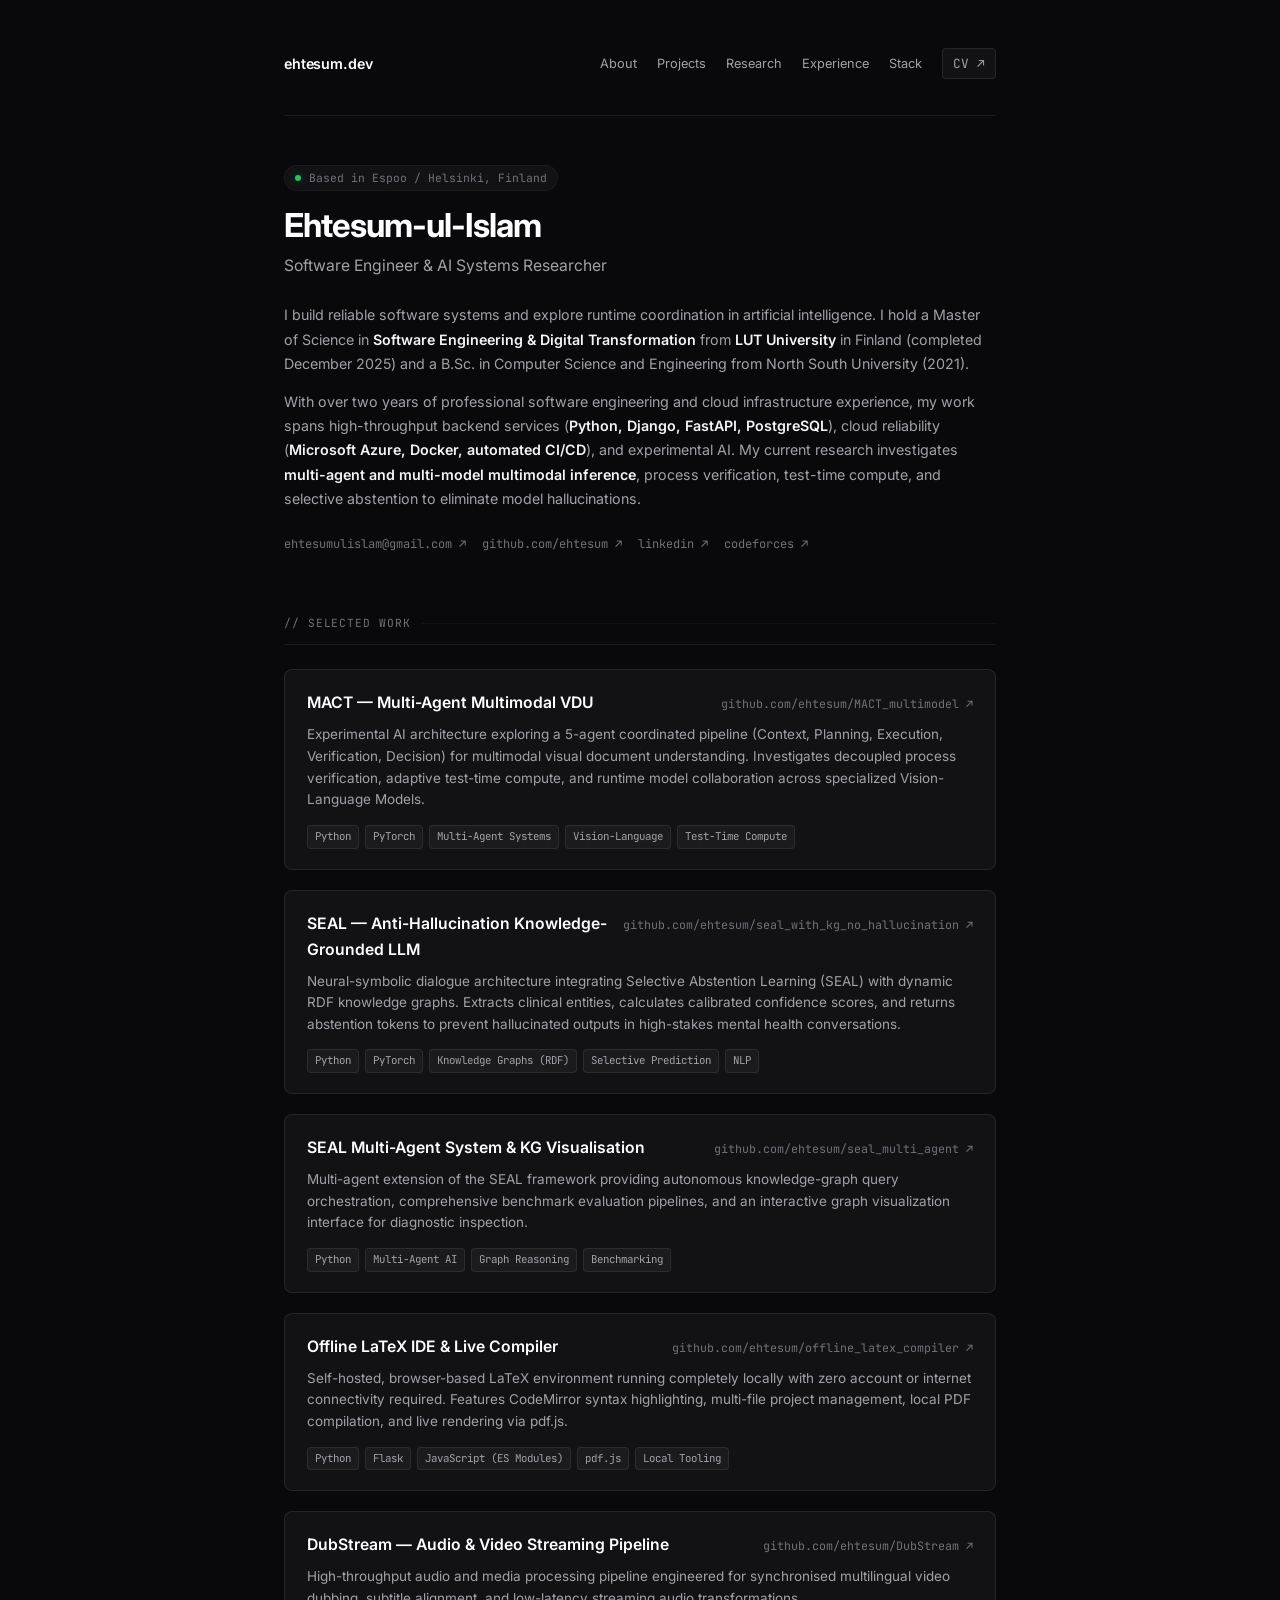
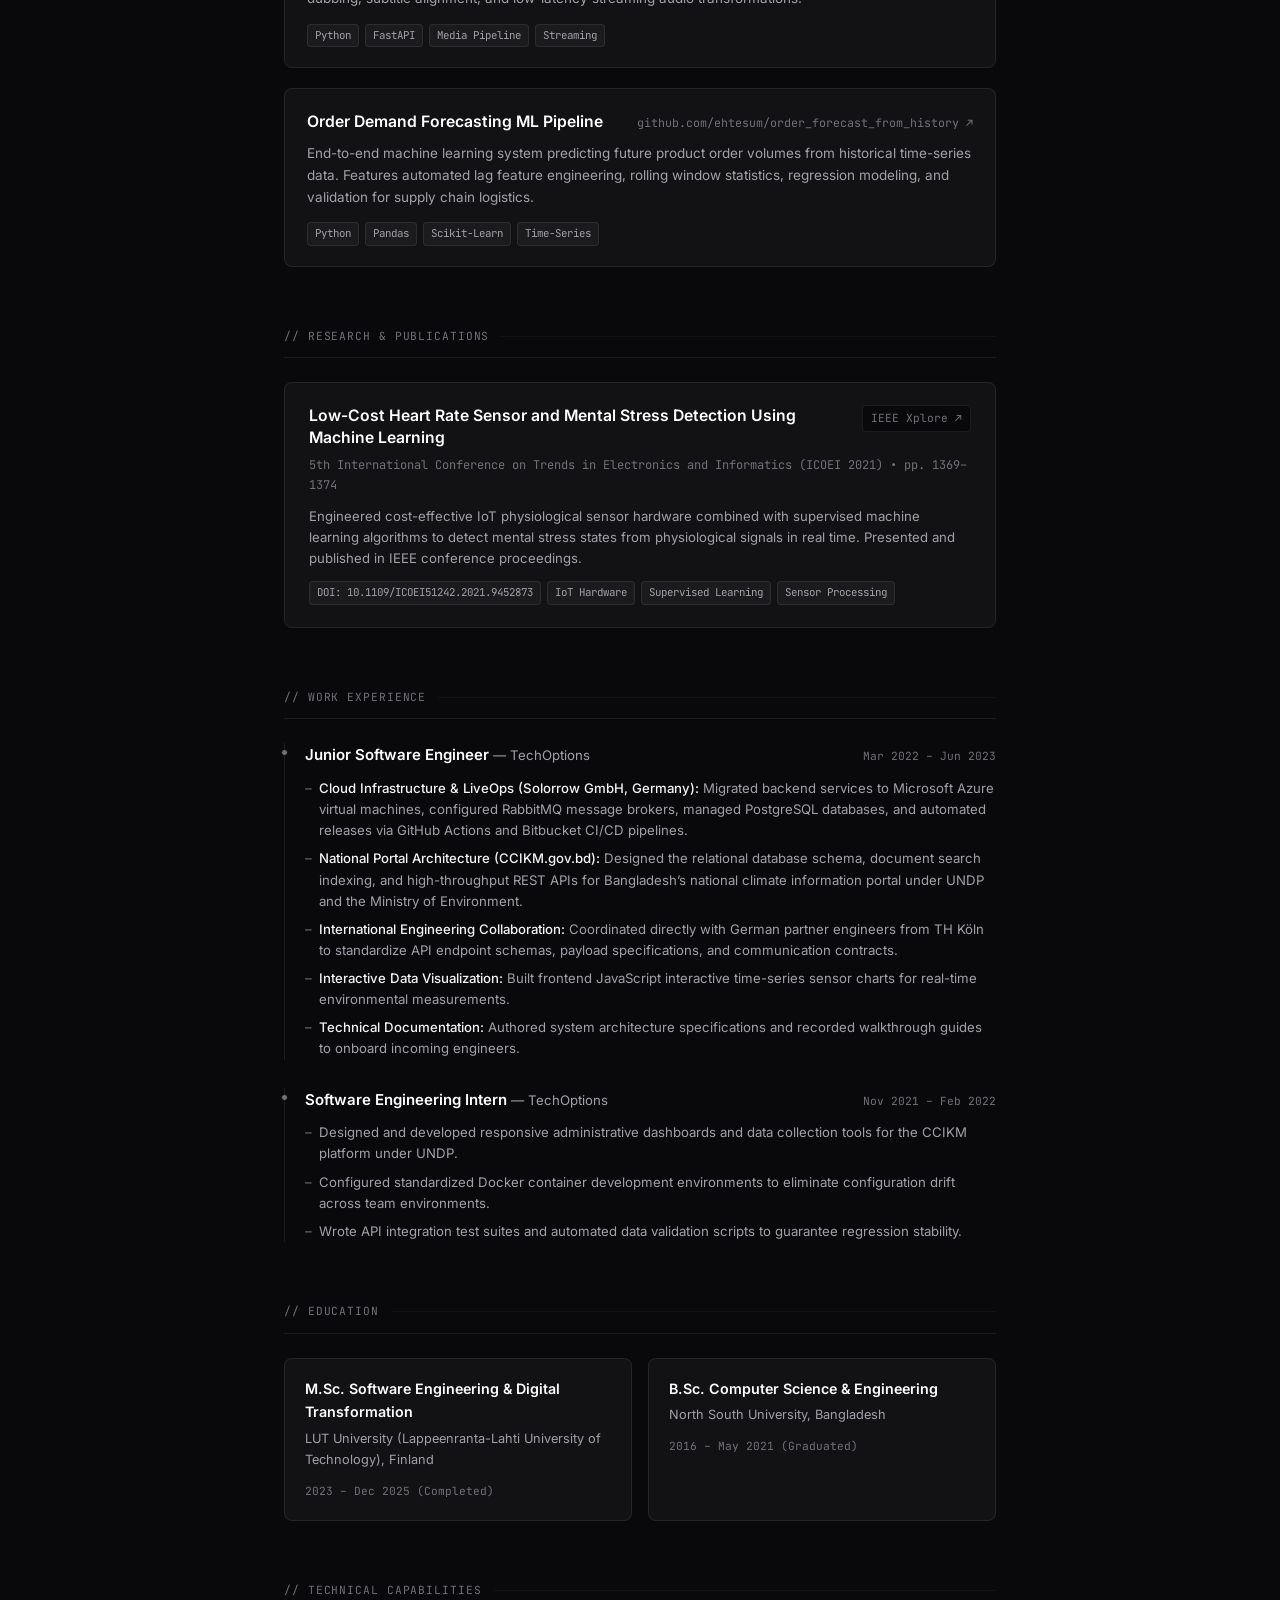
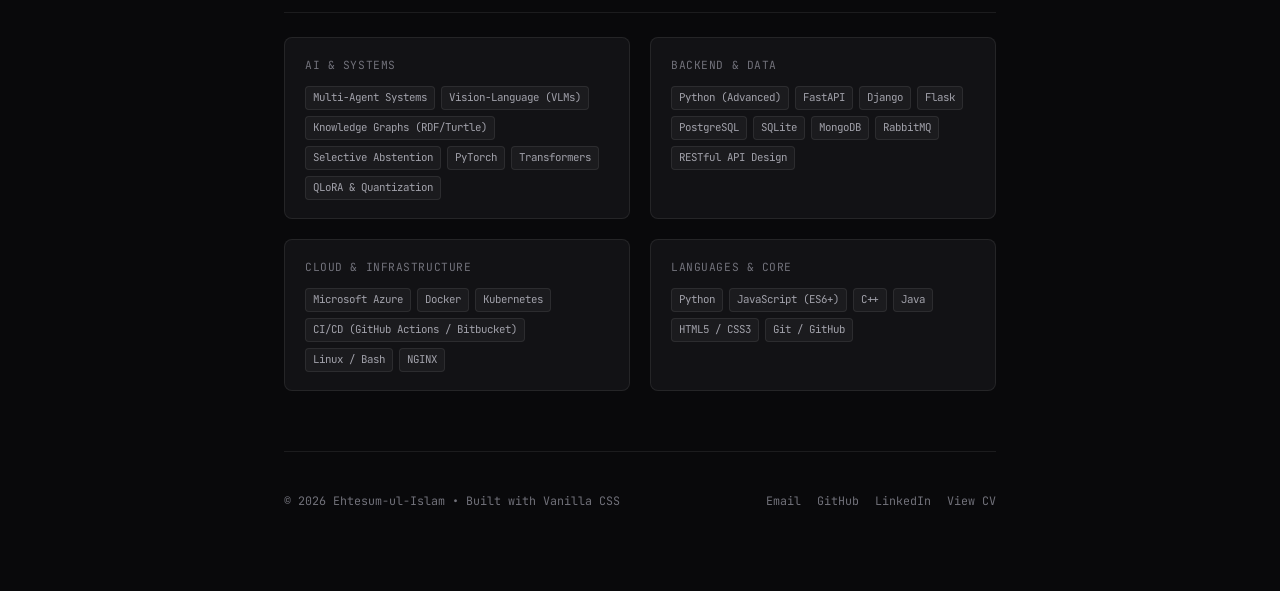
==== commit 437409e2: "Redesign portfolio to minimalist, editorial monochrome & grayscale Vanilla CSS aesthetic" ====
--- a/index.html
+++ b/index.html
@@ -3,645 +3,384 @@
 <head>
     <meta charset="UTF-8">
     <meta name="viewport" content="width=device-width, initial-scale=1.0">
-    <meta name="description" content="Ehtesum-Ul-Islam — Software Engineer & AI Systems Researcher. Specialising in Reliable AI, Multi-Agent & Multi-Model Systems, Cloud & DevOps.">
-    <title>Ehtesum | Software Engineer & AI Systems Researcher</title>
+    <meta name="description" content="Ehtesum-Ul-Islam — Software Engineer and AI Systems Researcher based in Finland. Focus on reliable AI, multi-agent multimodal systems, and scalable backend infrastructure.">
+    <title>Ehtesum-ul-Islam</title>
     <link rel="stylesheet" href="style.css">
     <link rel="preconnect" href="https://fonts.googleapis.com">
     <link rel="preconnect" href="https://fonts.gstatic.com" crossorigin>
-    <link href="https://fonts.googleapis.com/css2?family=Inter:wght@300;400;500;600;700;800&family=Fira+Code:wght@400;500&display=swap" rel="stylesheet">
-    <link rel="stylesheet" href="https://cdnjs.cloudflare.com/ajax/libs/font-awesome/6.5.0/css/all.min.css">
+    <link href="https://fonts.googleapis.com/css2?family=Inter:wght@400;500;600;700&family=JetBrains+Mono:wght@400;500&display=swap" rel="stylesheet">
 </head>
 <body>
 
-    <!-- ── NAVBAR ─────────────────────────────────────── -->
-    <nav class="navbar" id="navbar">
-        <div class="nav-container">
-            <a href="#home" class="logo">&lt;Ehtesum /&gt;</a>
-            <ul class="nav-links" id="navLinks">
-                <li><a href="#about"        class="nav-link">About</a></li>
-                <li><a href="#experience"   class="nav-link">Experience</a></li>
-                <li><a href="#skills"       class="nav-link">Skills</a></li>
-                <li><a href="#projects"     class="nav-link">Projects</a></li>
-                <li><a href="#publications" class="nav-link">Publications</a></li>
-                <li><a href="#certs"        class="nav-link">Certifications</a></li>
-                <li><a href="#contact"      class="nav-link">Contact</a></li>
-            </ul>
-            <a href="cv.html" target="_blank" class="btn btn-outline nav-cv">
-                <i class="fas fa-download"></i> View CV
-            </a>
-            <button class="hamburger" id="hamburger" aria-label="Toggle navigation">
-                <span></span><span></span><span></span>
-            </button>
-        </div>
-    </nav>
-
-    <!-- Mobile menu -->
-    <div class="mobile-menu" id="mobileMenu">
-        <ul>
-            <li><a href="#about"        class="mobile-link">About</a></li>
-            <li><a href="#experience"   class="mobile-link">Experience</a></li>
-            <li><a href="#skills"       class="mobile-link">Skills</a></li>
-            <li><a href="#projects"     class="mobile-link">Projects</a></li>
-            <li><a href="#publications" class="mobile-link">Publications</a></li>
-            <li><a href="#certs"        class="mobile-link">Certifications</a></li>
-            <li><a href="#contact"      class="mobile-link">Contact</a></li>
-            <li>
-                <a href="cv.html" target="_blank" class="btn btn-primary mobile-cv">
-                    <i class="fas fa-download"></i> View CV
-                </a>
-            </li>
-        </ul>
+    <div class="site-wrapper">
+
+        <!-- ── Navigation ──────────────────────────────────────── -->
+        <header class="site-nav">
+            <a href="#" class="brand">ehtesum.dev</a>
+            <nav>
+                <ul class="nav-links">
+                    <li><a href="#about">About</a></li>
+                    <li><a href="#projects">Projects</a></li>
+                    <li><a href="#research">Research</a></li>
+                    <li><a href="#experience">Experience</a></li>
+                    <li><a href="#stack">Stack</a></li>
+                    <li><a href="cv.html" class="nav-cv-btn" target="_blank" rel="noopener">CV ↗</a></li>
+                </ul>
+            </nav>
+        </header>
+
+        <!-- ── Intro Header ───────────────────────────────────── -->
+        <section class="intro-header" id="about">
+            <div class="status-badge">
+                <span class="status-dot"></span>
+                <span>Based in Espoo / Helsinki, Finland</span>
+            </div>
+
+            <h1 class="author-title">Ehtesum-ul-Islam</h1>
+            <p class="author-subtitle">Software Engineer &amp; AI Systems Researcher</p>
+
+            <div class="intro-bio">
+                <p>
+                    I build reliable software systems and explore runtime coordination in artificial intelligence. 
+                    I hold a Master of Science in <strong>Software Engineering &amp; Digital Transformation</strong> 
+                    from <strong>LUT University</strong> in Finland (completed December 2025) and a B.Sc. in Computer 
+                    Science and Engineering from North South University (2021).
+                </p>
+                <p>
+                    With over two years of professional software engineering and cloud infrastructure experience, 
+                    my work spans high-throughput backend services (<strong>Python, Django, FastAPI, PostgreSQL</strong>), 
+                    cloud reliability (<strong>Microsoft Azure, Docker, automated CI/CD</strong>), and experimental AI. 
+                    My current research investigates <strong>multi-agent and multi-model multimodal inference</strong>, 
+                    process verification, test-time compute, and selective abstention to eliminate model hallucinations.
+                </p>
+            </div>
+
+            <div class="intro-socials">
+                <a href="mailto:ehtesumulislam@gmail.com">ehtesumulislam@gmail.com ↗</a>
+                <a href="https://github.com/ehtesum" target="_blank" rel="noopener">github.com/ehtesum ↗</a>
+                <a href="https://linkedin.com/in/ehtesum-ul-islam-01274a166/" target="_blank" rel="noopener">linkedin ↗</a>
+                <a href="https://codeforces.com/profile/ehtesum42" target="_blank" rel="noopener">codeforces ↗</a>
+            </div>
+        </section>
+
+        <!-- ── Selected Projects ──────────────────────────────── -->
+        <section class="section" id="projects">
+            <div class="section-label">// Selected Work</div>
+
+            <div class="projects-stack">
+
+                <!-- 1: MACT -->
+                <article class="project-item">
+                    <div class="project-top">
+                        <h2 class="project-title">MACT — Multi-Agent Multimodal VDU</h2>
+                        <a href="https://github.com/ehtesum/MACT_multimodel" target="_blank" rel="noopener" class="project-link">
+                            github.com/ehtesum/MACT_multimodel ↗
+                        </a>
+                    </div>
+                    <p class="project-desc">
+                        Experimental AI architecture exploring a 5-agent coordinated pipeline (Context, Planning, Execution, Verification, Decision) 
+                        for multimodal visual document understanding. Investigates decoupled process verification, adaptive test-time compute, 
+                        and runtime model collaboration across specialized Vision-Language Models.
+                    </p>
+                    <div class="project-tags">
+                        <span class="mono-tag">Python</span>
+                        <span class="mono-tag">PyTorch</span>
+                        <span class="mono-tag">Multi-Agent Systems</span>
+                        <span class="mono-tag">Vision-Language</span>
+                        <span class="mono-tag">Test-Time Compute</span>
+                    </div>
+                </article>
+
+                <!-- 2: SEAL Anti-Hallucination -->
+                <article class="project-item">
+                    <div class="project-top">
+                        <h2 class="project-title">SEAL — Anti-Hallucination Knowledge-Grounded LLM</h2>
+                        <a href="https://github.com/ehtesum/seal_with_kg_no_hallucination" target="_blank" rel="noopener" class="project-link">
+                            github.com/ehtesum/seal_with_kg_no_hallucination ↗
+                        </a>
+                    </div>
+                    <p class="project-desc">
+                        Neural-symbolic dialogue architecture integrating Selective Abstention Learning (SEAL) with dynamic RDF knowledge graphs. 
+                        Extracts clinical entities, calculates calibrated confidence scores, and returns abstention tokens to prevent hallucinated 
+                        outputs in high-stakes mental health conversations.
+                    </p>
+                    <div class="project-tags">
+                        <span class="mono-tag">Python</span>
+                        <span class="mono-tag">PyTorch</span>
+                        <span class="mono-tag">Knowledge Graphs (RDF)</span>
+                        <span class="mono-tag">Selective Prediction</span>
+                        <span class="mono-tag">NLP</span>
+                    </div>
+                </article>
+
+                <!-- 3: SEAL Multi-Agent -->
+                <article class="project-item">
+                    <div class="project-top">
+                        <h2 class="project-title">SEAL Multi-Agent System &amp; KG Visualisation</h2>
+                        <a href="https://github.com/ehtesum/seal_multi_agent" target="_blank" rel="noopener" class="project-link">
+                            github.com/ehtesum/seal_multi_agent ↗
+                        </a>
+                    </div>
+                    <p class="project-desc">
+                        Multi-agent extension of the SEAL framework providing autonomous knowledge-graph query orchestration, comprehensive 
+                        benchmark evaluation pipelines, and an interactive graph visualization interface for diagnostic inspection.
+                    </p>
+                    <div class="project-tags">
+                        <span class="mono-tag">Python</span>
+                        <span class="mono-tag">Multi-Agent AI</span>
+                        <span class="mono-tag">Graph Reasoning</span>
+                        <span class="mono-tag">Benchmarking</span>
+                    </div>
+                </article>
+
+                <!-- 4: Offline LaTeX Compiler -->
+                <article class="project-item">
+                    <div class="project-top">
+                        <h2 class="project-title">Offline LaTeX IDE &amp; Live Compiler</h2>
+                        <a href="https://github.com/ehtesum/offline_latex_compiler" target="_blank" rel="noopener" class="project-link">
+                            github.com/ehtesum/offline_latex_compiler ↗
+                        </a>
+                    </div>
+                    <p class="project-desc">
+                        Self-hosted, browser-based LaTeX environment running completely locally with zero account or internet connectivity required. 
+                        Features CodeMirror syntax highlighting, multi-file project management, local PDF compilation, and live rendering via pdf.js.
+                    </p>
+                    <div class="project-tags">
+                        <span class="mono-tag">Python</span>
+                        <span class="mono-tag">Flask</span>
+                        <span class="mono-tag">JavaScript (ES Modules)</span>
+                        <span class="mono-tag">pdf.js</span>
+                        <span class="mono-tag">Local Tooling</span>
+                    </div>
+                </article>
+
+                <!-- 5: DubStream -->
+                <article class="project-item">
+                    <div class="project-top">
+                        <h2 class="project-title">DubStream — Audio &amp; Video Streaming Pipeline</h2>
+                        <a href="https://github.com/ehtesum/DubStream" target="_blank" rel="noopener" class="project-link">
+                            github.com/ehtesum/DubStream ↗
+                        </a>
+                    </div>
+                    <p class="project-desc">
+                        High-throughput audio and media processing pipeline engineered for synchronised multilingual video dubbing, subtitle alignment, 
+                        and low-latency streaming audio transformations.
+                    </p>
+                    <div class="project-tags">
+                        <span class="mono-tag">Python</span>
+                        <span class="mono-tag">FastAPI</span>
+                        <span class="mono-tag">Media Pipeline</span>
+                        <span class="mono-tag">Streaming</span>
+                    </div>
+                </article>
+
+                <!-- 6: Order Forecasting -->
+                <article class="project-item">
+                    <div class="project-top">
+                        <h2 class="project-title">Order Demand Forecasting ML Pipeline</h2>
+                        <a href="https://github.com/ehtesum/order_forecast_from_history" target="_blank" rel="noopener" class="project-link">
+                            github.com/ehtesum/order_forecast_from_history ↗
+                        </a>
+                    </div>
+                    <p class="project-desc">
+                        End-to-end machine learning system predicting future product order volumes from historical time-series data. Features 
+                        automated lag feature engineering, rolling window statistics, regression modeling, and validation for supply chain logistics.
+                    </p>
+                    <div class="project-tags">
+                        <span class="mono-tag">Python</span>
+                        <span class="mono-tag">Pandas</span>
+                        <span class="mono-tag">Scikit-Learn</span>
+                        <span class="mono-tag">Time-Series</span>
+                    </div>
+                </article>
+
+            </div>
+        </section>
+
+        <!-- ── Research & Publications ────────────────────────── -->
+        <section class="section" id="research">
+            <div class="section-label">// Research &amp; Publications</div>
+
+            <article class="pub-item">
+                <div class="pub-header">
+                    <h2 class="pub-title">Low-Cost Heart Rate Sensor and Mental Stress Detection Using Machine Learning</h2>
+                    <a href="https://doi.org/10.1109/ICOEI51242.2021.9452873" target="_blank" rel="noopener" class="pub-doi-link">
+                        IEEE Xplore ↗
+                    </a>
+                </div>
+                <div class="pub-venue">
+                    5th International Conference on Trends in Electronics and Informatics (ICOEI 2021) • pp. 1369–1374
+                </div>
+                <p class="pub-desc">
+                    Engineered cost-effective IoT physiological sensor hardware combined with supervised machine learning algorithms 
+                    to detect mental stress states from physiological signals in real time. Presented and published in IEEE conference proceedings.
+                </p>
+                <div class="project-tags">
+                    <span class="mono-tag">DOI: 10.1109/ICOEI51242.2021.9452873</span>
+                    <span class="mono-tag">IoT Hardware</span>
+                    <span class="mono-tag">Supervised Learning</span>
+                    <span class="mono-tag">Sensor Processing</span>
+                </div>
+            </article>
+        </section>
+
+        <!-- ── Work Experience ────────────────────────────────── -->
+        <section class="section" id="experience">
+            <div class="section-label">// Work Experience</div>
+
+            <div class="exp-timeline">
+
+                <!-- Role 1 -->
+                <div class="exp-item">
+                    <div class="exp-header">
+                        <div>
+                            <span class="exp-role">Junior Software Engineer</span>
+                            <span class="exp-company"> — TechOptions</span>
+                        </div>
+                        <span class="exp-date">Mar 2022 – Jun 2023</span>
+                    </div>
+                    <ul class="exp-bullets">
+                        <li>
+                            <strong>Cloud Infrastructure &amp; LiveOps (Solorrow GmbH, Germany):</strong> Migrated backend services to Microsoft Azure 
+                            virtual machines, configured RabbitMQ message brokers, managed PostgreSQL databases, and automated releases via GitHub Actions 
+                            and Bitbucket CI/CD pipelines.
+                        </li>
+                        <li>
+                            <strong>National Portal Architecture (CCIKM.gov.bd):</strong> Designed the relational database schema, document search indexing, 
+                            and high-throughput REST APIs for Bangladesh’s national climate information portal under UNDP and the Ministry of Environment.
+                        </li>
+                        <li>
+                            <strong>International Engineering Collaboration:</strong> Coordinated directly with German partner engineers from TH Köln 
+                            to standardize API endpoint schemas, payload specifications, and communication contracts.
+                        </li>
+                        <li>
+                            <strong>Interactive Data Visualization:</strong> Built frontend JavaScript interactive time-series sensor charts for real-time 
+                            environmental measurements.
+                        </li>
+                        <li>
+                            <strong>Technical Documentation:</strong> Authored system architecture specifications and recorded walkthrough guides 
+                            to onboard incoming engineers.
+                        </li>
+                    </ul>
+                </div>
+
+                <!-- Role 2 -->
+                <div class="exp-item">
+                    <div class="exp-header">
+                        <div>
+                            <span class="exp-role">Software Engineering Intern</span>
+                            <span class="exp-company"> — TechOptions</span>
+                        </div>
+                        <span class="exp-date">Nov 2021 – Feb 2022</span>
+                    </div>
+                    <ul class="exp-bullets">
+                        <li>
+                            Designed and developed responsive administrative dashboards and data collection tools for the CCIKM platform under UNDP.
+                        </li>
+                        <li>
+                            Configured standardized Docker container development environments to eliminate configuration drift across team environments.
+                        </li>
+                        <li>
+                            Wrote API integration test suites and automated data validation scripts to guarantee regression stability.
+                        </li>
+                    </ul>
+                </div>
+
+            </div>
+        </section>
+
+        <!-- ── Education ──────────────────────────────────────── -->
+        <section class="section">
+            <div class="section-label">// Education</div>
+
+            <div class="edu-grid">
+                <div class="edu-card">
+                    <h3 class="edu-degree">M.Sc. Software Engineering &amp; Digital Transformation</h3>
+                    <p class="edu-school">LUT University (Lappeenranta-Lahti University of Technology), Finland</p>
+                    <span class="edu-period">2023 – Dec 2025 (Completed)</span>
+                </div>
+
+                <div class="edu-card">
+                    <h3 class="edu-degree">B.Sc. Computer Science &amp; Engineering</h3>
+                    <p class="edu-school">North South University, Bangladesh</p>
+                    <span class="edu-period">2016 – May 2021 (Graduated)</span>
+                </div>
+            </div>
+        </section>
+
+        <!-- ── Technical Capabilities ──────────────────────────── -->
+        <section class="section" id="stack">
+            <div class="section-label">// Technical Capabilities</div>
+
+            <div class="stack-groups">
+                <div class="stack-group">
+                    <div class="stack-group-title">AI &amp; Systems</div>
+                    <div class="stack-group-tags">
+                        <span class="mono-tag">Multi-Agent Systems</span>
+                        <span class="mono-tag">Vision-Language (VLMs)</span>
+                        <span class="mono-tag">Knowledge Graphs (RDF/Turtle)</span>
+                        <span class="mono-tag">Selective Abstention</span>
+                        <span class="mono-tag">PyTorch</span>
+                        <span class="mono-tag">Transformers</span>
+                        <span class="mono-tag">QLoRA &amp; Quantization</span>
+                    </div>
+                </div>
+
+                <div class="stack-group">
+                    <div class="stack-group-title">Backend &amp; Data</div>
+                    <div class="stack-group-tags">
+                        <span class="mono-tag">Python (Advanced)</span>
+                        <span class="mono-tag">FastAPI</span>
+                        <span class="mono-tag">Django</span>
+                        <span class="mono-tag">Flask</span>
+                        <span class="mono-tag">PostgreSQL</span>
+                        <span class="mono-tag">SQLite</span>
+                        <span class="mono-tag">MongoDB</span>
+                        <span class="mono-tag">RabbitMQ</span>
+                        <span class="mono-tag">RESTful API Design</span>
+                    </div>
+                </div>
+
+                <div class="stack-group">
+                    <div class="stack-group-title">Cloud &amp; Infrastructure</div>
+                    <div class="stack-group-tags">
+                        <span class="mono-tag">Microsoft Azure</span>
+                        <span class="mono-tag">Docker</span>
+                        <span class="mono-tag">Kubernetes</span>
+                        <span class="mono-tag">CI/CD (GitHub Actions / Bitbucket)</span>
+                        <span class="mono-tag">Linux / Bash</span>
+                        <span class="mono-tag">NGINX</span>
+                    </div>
+                </div>
+
+                <div class="stack-group">
+                    <div class="stack-group-title">Languages &amp; Core</div>
+                    <div class="stack-group-tags">
+                        <span class="mono-tag">Python</span>
+                        <span class="mono-tag">JavaScript (ES6+)</span>
+                        <span class="mono-tag">C++</span>
+                        <span class="mono-tag">Java</span>
+                        <span class="mono-tag">HTML5 / CSS3</span>
+                        <span class="mono-tag">Git / GitHub</span>
+                    </div>
+                </div>
+            </div>
+        </section>
+
+        <!-- ── Site Footer ────────────────────────────────────── -->
+        <footer class="site-footer">
+            <div>
+                © 2026 Ehtesum-ul-Islam • Built with Vanilla CSS
+            </div>
+            <div class="footer-links">
+                <a href="mailto:ehtesumulislam@gmail.com">Email</a>
+                <a href="https://github.com/ehtesum" target="_blank" rel="noopener">GitHub</a>
+                <a href="https://linkedin.com/in/ehtesum-ul-islam-01274a166/" target="_blank" rel="noopener">LinkedIn</a>
+                <a href="cv.html" target="_blank" rel="noopener">View CV</a>
+            </div>
+        </footer>
+
     </div>
-
-    <!-- ── HERO ───────────────────────────────────────── -->
-    <section class="hero" id="home">
-        <div class="hero-grid-bg"></div>
-        <div class="hero-glow hero-glow-1"></div>
-        <div class="hero-glow hero-glow-2"></div>
-
-        <div class="container hero-container">
-            <div class="hero-text animate-hero">
-                <span class="hero-greeting">Hello, World! 👋</span>
-                <h1 class="hero-name">
-                    Ehtesum<br>
-                    <span class="accent">Ul-Islam</span>
-                </h1>
-                <div class="hero-role">
-                    <span class="role-prefix">I'm a </span>
-                    <span class="typed" id="typedText"></span><span class="cursor">|</span>
-                </div>
-                <p class="hero-bio">
-                    Software Engineer &amp; AI Systems Researcher building reliable AI platforms,
-                    multi-agent multimodal architectures, scalable backend services, and cloud solutions.
-                </p>
-                <div class="hero-actions">
-                    <a href="#projects" class="btn btn-primary">View My Work</a>
-                    <a href="#contact"  class="btn btn-outline">Get In Touch</a>
-                </div>
-                <div class="hero-socials">
-                    <a href="https://linkedin.com/in/ehtesum-ul-islam-01274a166/" target="_blank" rel="noopener" aria-label="LinkedIn">
-                        <i class="fab fa-linkedin-in"></i>
-                    </a>
-                    <a href="https://github.com/ehtesum" target="_blank" rel="noopener" aria-label="GitHub">
-                        <i class="fab fa-github"></i>
-                    </a>
-                    <a href="https://codeforces.com/profile/ehtesum42" target="_blank" rel="noopener" aria-label="Codeforces">
-                        <i class="fas fa-code"></i>
-                    </a>
-                    <a href="mailto:ehtesumulislam@gmail.com" aria-label="Email">
-                        <i class="fas fa-envelope"></i>
-                    </a>
-                </div>
-            </div>
-
-            <div class="hero-image animate-hero delay-1">
-                <div class="img-blob-wrap">
-                    <img
-                        src="assets/images/profile.jpg"
-                        alt="Ehtesum-Ul-Islam"
-                        class="profile-photo"
-                        id="profilePhoto"
-                        onerror="this.style.display='none';document.getElementById('heroInitials').style.display='flex'"
-                    >
-                    <div class="initials-fallback" id="heroInitials">EUI</div>
-                    <div class="blob-ring"></div>
-                </div>
-                <div class="dots-deco"></div>
-            </div>
-        </div>
-
-        <a href="#about" class="scroll-cue" aria-label="Scroll down">
-            <i class="fas fa-chevron-down"></i>
-        </a>
-    </section>
-
-    <!-- ── ABOUT ──────────────────────────────────────── -->
-    <section class="about section" id="about">
-        <div class="container">
-            <div class="section-header reveal">
-                <span class="section-tag">Get to know me</span>
-                <h2 class="section-title">About <span class="accent">Me</span></h2>
-            </div>
-
-            <div class="about-grid">
-                <div class="about-photo reveal">
-                    <div class="about-img-frame">
-                        <img
-                            src="assets/images/profile.jpg"
-                            alt="Ehtesum-Ul-Islam"
-                            onerror="this.style.display='none';document.getElementById('aboutInitials').style.display='flex'"
-                        >
-                        <div class="initials-fallback" id="aboutInitials">EUI</div>
-                    </div>
-                </div>
-
-                <div class="about-content reveal">
-                    <p>
-                        I'm a <strong>Software Engineer &amp; AI Systems Researcher</strong> based in
-                        <strong>Finland 🇫🇮</strong>, holding a Master of Science in
-                        <strong>Software Engineering &amp; Digital Transformation</strong> from
-                        <strong>LUT University</strong> (completed December 2025) and a B.Sc. in
-                        <strong>Computer Science &amp; Engineering</strong> from <strong>North South University</strong> (2021).
-                    </p>
-                    <p>
-                        With 2+ years of professional software engineering and cloud experience, I bridge the gap
-                        between robust production systems and experimental AI. My core technical expertise spans
-                        <strong>Python (Django, FastAPI, Flask)</strong>, <strong>PostgreSQL</strong>,
-                        <strong>Microsoft Azure</strong>, <strong>Docker</strong>, and automated <strong>CI/CD pipelines</strong>.
-                    </p>
-                    <p>
-                        My current research focuses on <strong>Reliable &amp; Adaptive AI Systems</strong> — specifically
-                        multi-agent and multi-model multimodal inference, runtime model orchestration, verification,
-                        knowledge graphs, and selective abstention to eliminate hallucinations.
-                    </p>
-
-                    <div class="stats-grid">
-                        <div class="stat-card">
-                            <span class="stat-num">2+</span>
-                            <span class="stat-label">Years Experience</span>
-                        </div>
-                        <div class="stat-card">
-                            <span class="stat-num">M.Sc.</span>
-                            <span class="stat-label">LUT University (2025)</span>
-                        </div>
-                        <div class="stat-card">
-                            <span class="stat-num">🧠</span>
-                            <span class="stat-label">Reliable AI</span>
-                        </div>
-                        <div class="stat-card">
-                            <span class="stat-num">☁️</span>
-                            <span class="stat-label">Azure &amp; DevOps</span>
-                        </div>
-                    </div>
-                </div>
-            </div>
-        </div>
-    </section>
-
-    <!-- ── EXPERIENCE ───────────────────────────────────── -->
-    <section class="experience section alt-bg" id="experience">
-        <div class="container">
-            <div class="section-header reveal">
-                <span class="section-tag">Where I've worked</span>
-                <h2 class="section-title">Work <span class="accent">Experience</span></h2>
-            </div>
-
-            <div class="timeline">
-
-                <div class="tl-item reveal">
-                    <div class="tl-dot"></div>
-                    <div class="tl-content">
-                        <div class="tl-header">
-                            <div>
-                                <h3 class="tl-role">Junior Software Engineer</h3>
-                                <span class="tl-company">TechOptions</span>
-                            </div>
-                            <span class="tl-date">Mar 2022 – Jun 2023</span>
-                        </div>
-                        <ul class="tl-bullets">
-                            <li><strong>Cloud Infrastructure &amp; Production Maintenance (Solorrow GmbH, Germany):</strong> Migrated backend web services to Microsoft Azure virtual machines, managed RabbitMQ message queues and PostgreSQL databases, and built automated CI/CD deployment pipelines using GitHub Actions and Bitbucket.</li>
-                            <li><strong>National Portal Engineering (CCIKM.gov.bd):</strong> Designed the relational database schema, document search indexing, and REST APIs for a national climate portal under UNDP and the Bangladesh Ministry of Environment.</li>
-                            <li><strong>International Engineering Collaboration:</strong> Partnered directly with German engineers from TH Köln to standardize API specifications, payload contracts, and system requirements.</li>
-                            <li><strong>Interactive Data Visualization:</strong> Developed frontend JavaScript interactive time-series sensor charts for real-time environmental data.</li>
-                            <li><strong>Knowledge Transfer &amp; Documentation:</strong> Authored comprehensive system documentation and recorded video architecture walkthroughs for seamless team onboarding.</li>
-                        </ul>
-                        <div class="tags">
-                            <span class="tag">Azure</span>
-                            <span class="tag">Docker</span>
-                            <span class="tag">CI/CD</span>
-                            <span class="tag">Django</span>
-                            <span class="tag">PostgreSQL</span>
-                            <span class="tag">RabbitMQ</span>
-                            <span class="tag">NGINX</span>
-                            <span class="tag">REST APIs</span>
-                        </div>
-                    </div>
-                </div>
-
-                <div class="tl-item reveal">
-                    <div class="tl-dot"></div>
-                    <div class="tl-content">
-                        <div class="tl-header">
-                            <div>
-                                <h3 class="tl-role">Software Engineering Intern</h3>
-                                <span class="tl-company">TechOptions</span>
-                            </div>
-                            <span class="tl-date">Nov 2021 – Feb 2022</span>
-                        </div>
-                        <ul class="tl-bullets">
-                            <li>Designed and developed responsive administrative dashboards and data collection tools for the CCIKM platform under UNDP.</li>
-                            <li>Configured standardized Docker container environments for streamlined team-wide local development.</li>
-                            <li>Authored automated API integration test suites and data validation scripts to guarantee regression safety.</li>
-                        </ul>
-                        <div class="tags">
-                            <span class="tag">Django</span>
-                            <span class="tag">PostgreSQL</span>
-                            <span class="tag">Docker</span>
-                            <span class="tag">UNDP</span>
-                        </div>
-                    </div>
-                </div>
-
-            </div>
-        </div>
-    </section>
-
-    <!-- ── SKILLS ─────────────────────────────────────── -->
-    <section class="skills section alt-bg" id="skills">
-        <div class="container">
-            <div class="section-header reveal">
-                <span class="section-tag">What I work with</span>
-                <h2 class="section-title">Tech <span class="accent">Stack</span></h2>
-            </div>
-
-            <div class="skills-grid">
-                <div class="skill-card reveal">
-                    <div class="sk-icon"><i class="fas fa-brain"></i></div>
-                    <h3>AI &amp; Systems</h3>
-                    <div class="tags">
-                        <span class="tag">Multi-Agent AI</span>
-                        <span class="tag">Vision-Language (VLM)</span>
-                        <span class="tag">Knowledge Graphs</span>
-                        <span class="tag">Selective Abstention</span>
-                        <span class="tag">Hallucination Reduction</span>
-                        <span class="tag">PyTorch</span>
-                        <span class="tag">Transformers</span>
-                        <span class="tag">QLoRA</span>
-                    </div>
-                </div>
-
-                <div class="skill-card reveal">
-                    <div class="sk-icon"><i class="fas fa-server"></i></div>
-                    <h3>Backend &amp; APIs</h3>
-                    <div class="tags">
-                        <span class="tag">Python</span>
-                        <span class="tag">FastAPI</span>
-                        <span class="tag">Django</span>
-                        <span class="tag">Flask</span>
-                        <span class="tag">RESTful APIs</span>
-                        <span class="tag">PostgreSQL</span>
-                        <span class="tag">SQLite</span>
-                        <span class="tag">MongoDB</span>
-                        <span class="tag">RabbitMQ</span>
-                    </div>
-                </div>
-
-                <div class="skill-card reveal">
-                    <div class="sk-icon"><i class="fas fa-cloud"></i></div>
-                    <h3>Cloud &amp; DevOps</h3>
-                    <div class="tags">
-                        <span class="tag">Microsoft Azure</span>
-                        <span class="tag">Docker</span>
-                        <span class="tag">Kubernetes</span>
-                        <span class="tag">CI/CD Pipelines</span>
-                        <span class="tag">GitHub Actions</span>
-                        <span class="tag">Bitbucket</span>
-                        <span class="tag">NGINX</span>
-                        <span class="tag">Linux / Bash</span>
-                    </div>
-                </div>
-
-                <div class="skill-card reveal">
-                    <div class="sk-icon"><i class="fas fa-code"></i></div>
-                    <h3>Languages</h3>
-                    <div class="tags">
-                        <span class="tag">Python (Advanced)</span>
-                        <span class="tag">JavaScript (ES6+)</span>
-                        <span class="tag">C++</span>
-                        <span class="tag">Java</span>
-                        <span class="tag">PHP</span>
-                        <span class="tag">HTML5 / CSS3</span>
-                    </div>
-                </div>
-
-                <div class="skill-card reveal">
-                    <div class="sk-icon"><i class="fas fa-chart-line"></i></div>
-                    <h3>Data &amp; Evaluation</h3>
-                    <div class="tags">
-                        <span class="tag">Pandas</span>
-                        <span class="tag">Time-Series</span>
-                        <span class="tag">Scikit-Learn</span>
-                        <span class="tag">Data Visualization</span>
-                        <span class="tag">Benchmarking</span>
-                        <span class="tag">Sensor Analysis</span>
-                    </div>
-                </div>
-
-                <div class="skill-card reveal">
-                    <div class="sk-icon"><i class="fas fa-users-gear"></i></div>
-                    <h3>Practices &amp; Soft Skills</h3>
-                    <div class="tags">
-                        <span class="tag">System Architecture</span>
-                        <span class="tag">LiveOps / Monitoring</span>
-                        <span class="tag">Agile / Scrum</span>
-                        <span class="tag">Code Walkthroughs</span>
-                        <span class="tag">Root Cause Analysis</span>
-                    </div>
-                </div>
-            </div>
-        </div>
-    </section>
-
-    <!-- ── PROJECTS ───────────────────────────────────── -->
-    <section class="projects section" id="projects">
-        <div class="container">
-            <div class="section-header reveal">
-                <span class="section-tag">What I've built</span>
-                <h2 class="section-title">Featured <span class="accent">Projects</span></h2>
-            </div>
-
-            <div class="projects-grid">
-
-                <!-- 1: MACT -->
-                <div class="project-card reveal">
-                    <div class="pc-top">
-                        <div class="pc-icon"><i class="fas fa-brain"></i></div>
-                        <div class="pc-links">
-                            <a href="https://github.com/ehtesum/MACT_multimodel" target="_blank" rel="noopener" aria-label="GitHub repo"><i class="fab fa-github"></i></a>
-                        </div>
-                    </div>
-                    <h3>MACT — Multi-Agent Multimodal VDU</h3>
-                    <p>Flagship experimental AI research exploring a 5-agent coordinated architecture (Context, Planning, Execution, Verification, Decision) for multimodal visual document understanding, test-time compute, and runtime model cooperation.</p>
-                    <div class="tags">
-                        <span class="tag">Python</span>
-                        <span class="tag">PyTorch</span>
-                        <span class="tag">Multi-Agent</span>
-                        <span class="tag">Multimodal VLM</span>
-                        <span class="tag">Runtime Orchestration</span>
-                    </div>
-                </div>
-
-                <!-- 2: SEAL Anti-Hallucination -->
-                <div class="project-card reveal">
-                    <div class="pc-top">
-                        <div class="pc-icon"><i class="fas fa-shield-halved"></i></div>
-                        <div class="pc-links">
-                            <a href="https://github.com/ehtesum/seal_with_kg_no_hallucination" target="_blank" rel="noopener" aria-label="GitHub repo"><i class="fab fa-github"></i></a>
-                        </div>
-                    </div>
-                    <h3>SEAL — Anti-Hallucination LLM</h3>
-                    <p>Neural-symbolic dialogue system combining Selective Abstention Learning (SEAL) with dynamic RDF knowledge graphs. Extracts symptoms, scores confidence, and returns calibrated rejection tokens to guarantee safe, grounded responses.</p>
-                    <div class="tags">
-                        <span class="tag">Python</span>
-                        <span class="tag">PyTorch</span>
-                        <span class="tag">Knowledge Graph</span>
-                        <span class="tag">LLM</span>
-                        <span class="tag">Selective Abstention</span>
-                    </div>
-                </div>
-
-                <!-- 3: SEAL Multi-Agent -->
-                <div class="project-card reveal">
-                    <div class="pc-top">
-                        <div class="pc-icon"><i class="fas fa-network-wired"></i></div>
-                        <div class="pc-links">
-                            <a href="https://github.com/ehtesum/seal_multi_agent" target="_blank" rel="noopener" aria-label="GitHub repo"><i class="fab fa-github"></i></a>
-                        </div>
-                    </div>
-                    <h3>SEAL Multi-Agent System</h3>
-                    <p>Multi-agent AI architecture extending the SEAL framework with automated RDF knowledge graph querying, benchmark evaluation pipelines, and an interactive graph visualization interface.</p>
-                    <div class="tags">
-                        <span class="tag">Python</span>
-                        <span class="tag">Multi-Agent</span>
-                        <span class="tag">Knowledge Graph</span>
-                        <span class="tag">NLP</span>
-                        <span class="tag">Benchmarking</span>
-                    </div>
-                </div>
-
-                <!-- 4: Offline LaTeX Compiler -->
-                <div class="project-card reveal">
-                    <div class="pc-top">
-                        <div class="pc-icon"><i class="fas fa-file-pdf"></i></div>
-                        <div class="pc-links">
-                            <a href="https://github.com/ehtesum/offline_latex_compiler" target="_blank" rel="noopener" aria-label="GitHub repo"><i class="fab fa-github"></i></a>
-                        </div>
-                    </div>
-                    <h3>Offline LaTeX IDE &amp; Compiler</h3>
-                    <p>Self-hosted, Overleaf-style browser IDE that compiles LaTeX completely locally with zero account or internet required. Features CodeMirror syntax highlighting, real-time PDF rendering with pdf.js, and multi-file projects.</p>
-                    <div class="tags">
-                        <span class="tag">Python</span>
-                        <span class="tag">Flask</span>
-                        <span class="tag">JavaScript</span>
-                        <span class="tag">pdf.js</span>
-                        <span class="tag">Self-Hosted</span>
-                    </div>
-                </div>
-
-                <!-- 5: DubStream -->
-                <div class="project-card reveal">
-                    <div class="pc-top">
-                        <div class="pc-icon"><i class="fas fa-headphones"></i></div>
-                        <div class="pc-links">
-                            <a href="https://github.com/ehtesum/DubStream" target="_blank" rel="noopener" aria-label="GitHub repo"><i class="fab fa-github"></i></a>
-                        </div>
-                    </div>
-                    <h3>DubStream — Media &amp; Audio Streaming</h3>
-                    <p>High-throughput media processing pipeline engineered for synchronised multilingual video/audio dubbing, subtitle alignment, and low-latency audio stream transformations.</p>
-                    <div class="tags">
-                        <span class="tag">Python</span>
-                        <span class="tag">Media Processing</span>
-                        <span class="tag">Streaming</span>
-                        <span class="tag">Audio Pipeline</span>
-                    </div>
-                </div>
-
-                <!-- 6: Order Forecasting -->
-                <div class="project-card reveal">
-                    <div class="pc-top">
-                        <div class="pc-icon"><i class="fas fa-chart-line"></i></div>
-                        <div class="pc-links">
-                            <a href="https://github.com/ehtesum/order_forecast_from_history" target="_blank" rel="noopener" aria-label="GitHub repo"><i class="fab fa-github"></i></a>
-                        </div>
-                    </div>
-                    <h3>Order Demand Forecasting</h3>
-                    <p>End-to-end ML pipeline for predicting inventory demand volumes from historical time-series data. Implements rolling window feature engineering, regression modeling, and rigorous MAE/RMSE validation.</p>
-                    <div class="tags">
-                        <span class="tag">Python</span>
-                        <span class="tag">Pandas</span>
-                        <span class="tag">Scikit-Learn</span>
-                        <span class="tag">Time-Series</span>
-                        <span class="tag">ML</span>
-                    </div>
-                </div>
-
-            </div>
-
-            <div class="projects-more reveal">
-                <a href="https://github.com/ehtesum" target="_blank" rel="noopener" class="btn btn-outline">
-                    <i class="fab fa-github"></i> View All on GitHub
-                </a>
-            </div>
-        </div>
-    </section>
-
-    <!-- ── PUBLICATIONS ─────────────────────────────────── -->
-    <section class="publications section alt-bg" id="publications">
-        <div class="container">
-            <div class="section-header reveal">
-                <span class="section-tag">Peer-Reviewed Research</span>
-                <h2 class="section-title">Publi<span class="accent">cations</span></h2>
-            </div>
-
-            <div class="publications-grid">
-                <div class="pub-card reveal">
-                    <div class="pub-icon"><i class="fas fa-book-open"></i></div>
-                    <div class="pub-body">
-                        <h3 class="pub-title">Low-Cost Heart Rate Sensor and Mental Stress Detection Using Machine Learning</h3>
-                        <div class="pub-venue">
-                            <span>5th International Conference on Trends in Electronics and Informatics (ICOEI 2021)</span>
-                            <span class="pub-badge">IEEE Xplore</span>
-                        </div>
-                        <p class="pub-desc">
-                            Engineered and presented cost-effective IoT physiological sensor hardware combined with supervised machine learning algorithms to detect human mental stress states in real time. Published in IEEE Xplore proceedings (DOI: 10.1109/ICOEI51242.2021.9452873).
-                        </p>
-                        <div class="tags">
-                            <span class="tag">Machine Learning</span>
-                            <span class="tag">IoT Hardware</span>
-                            <span class="tag">Sensor Analysis</span>
-                            <span class="tag">IEEE ICOEI 2021</span>
-                        </div>
-                    </div>
-                </div>
-            </div>
-        </div>
-    </section>
-
-    <!-- ── CERTIFICATIONS ───────────────────────────────── -->
-    <section class="certs section" id="certs">
-        <div class="container">
-            <div class="section-header reveal">
-                <span class="section-tag">Verified learning</span>
-                <h2 class="section-title">Certifi<span class="accent">cations</span></h2>
-            </div>
-
-            <div class="certs-grid">
-                <div class="cert-card reveal">
-                    <div class="cert-icon"><i class="fab fa-docker"></i></div>
-                    <div class="cert-body">
-                        <h3>Docker &amp; Kubernetes Masterclass</h3>
-                        <p>Build, Deploy, &amp; Scale on AWS, Azure, &amp; GCP</p>
-                        <span class="cert-issuer"><i class="fas fa-certificate"></i> Udemy</span>
-                    </div>
-                </div>
-                <div class="cert-card reveal">
-                    <div class="cert-icon"><i class="fas fa-infinity"></i></div>
-                    <div class="cert-body">
-                        <h3>The Ultimate DevOps Bootcamp</h3>
-                        <p>Comprehensive DevOps training covering CI/CD pipelines, Docker, and Linux</p>
-                        <span class="cert-issuer"><i class="fas fa-certificate"></i> Udemy</span>
-                    </div>
-                </div>
-            </div>
-        </div>
-    </section>
-
-    <!-- ── BEYOND CODE ──────────────────────────────────── -->
-    <section class="beyond section alt-bg" id="beyond">
-        <div class="container">
-            <div class="section-header reveal">
-                <span class="section-tag">Away from the terminal</span>
-                <h2 class="section-title">Beyond <span class="accent">Code</span></h2>
-            </div>
-
-            <div class="beyond-grid">
-                <div class="beyond-card reveal">
-                    <div class="beyond-icon"><i class="fas fa-graduation-cap"></i></div>
-                    <h3>Training</h3>
-                    <ul class="beyond-list">
-                        <li><i class="fas fa-mobile-alt"></i> Android Development Bootcamp</li>
-                        <li><i class="fas fa-trophy"></i> Competitive Programming Bootcamp</li>
-                    </ul>
-                </div>
-                <div class="beyond-card reveal">
-                    <div class="beyond-icon"><i class="fas fa-compass"></i></div>
-                    <h3>Interests &amp; Hobbies</h3>
-                    <ul class="beyond-list">
-                        <li><i class="fas fa-mountain"></i> Hiking in Finland</li>
-                        <li><i class="fas fa-utensils"></i> Cooking</li>
-                        <li><i class="fas fa-chess"></i> Strategic Chess</li>
-                    </ul>
-                </div>
-            </div>
-        </div>
-    </section>
-
-    <!-- ── CONTACT ────────────────────────────────────── -->
-    <section class="contact section" id="contact">
-        <div class="container">
-            <div class="section-header reveal">
-                <span class="section-tag">Let's connect</span>
-                <h2 class="section-title">Get In <span class="accent">Touch</span></h2>
-            </div>
-
-            <div class="contact-grid">
-                <div class="contact-info reveal">
-                    <p class="contact-lead">
-                        I'm always open to discussing new opportunities, AI research collaborations,
-                        and engineering challenges. Feel free to reach out!
-                    </p>
-
-                    <div class="contact-links">
-                        <a href="mailto:ehtesumulislam@gmail.com" class="contact-link">
-                            <div class="cl-icon"><i class="fas fa-envelope"></i></div>
-                            <div>
-                                <span>Email</span>
-                                <strong>ehtesumulislam@gmail.com</strong>
-                            </div>
-                        </a>
-                        <a href="https://linkedin.com/in/ehtesum-ul-islam-01274a166/" target="_blank" rel="noopener" class="contact-link">
-                            <div class="cl-icon"><i class="fab fa-linkedin-in"></i></div>
-                            <div>
-                                <span>LinkedIn</span>
-                                <strong>ehtesum-ul-islam</strong>
-                            </div>
-                        </a>
-                        <a href="https://github.com/ehtesum" target="_blank" rel="noopener" class="contact-link">
-                            <div class="cl-icon"><i class="fab fa-github"></i></div>
-                            <div>
-                                <span>GitHub</span>
-                                <strong>github.com/ehtesum</strong>
-                            </div>
-                        </a>
-                        <a href="https://codeforces.com/profile/ehtesum42" target="_blank" rel="noopener" class="contact-link">
-                            <div class="cl-icon"><i class="fas fa-code"></i></div>
-                            <div>
-                                <span>Codeforces</span>
-                                <strong>ehtesum42</strong>
-                            </div>
-                        </a>
-                    </div>
-                </div>
-
-                <div class="contact-cta reveal">
-                    <div class="cta-card">
-                        <h3>Ready to collaborate?</h3>
-                        <p>Whether it's an engineering role, PhD/research collaboration, or open-source contribution — let's connect.</p>
-                        <a href="mailto:ehtesumulislam@gmail.com" class="btn btn-primary">
-                            <i class="fas fa-paper-plane"></i> Send a Message
-                        </a>
-                        <a href="cv.html" target="_blank" class="btn btn-outline">
-                            <i class="fas fa-file-lines"></i> View Interactive CV
-                        </a>
-                    </div>
-                </div>
-            </div>
-        </div>
-    </section>
-
-    <!-- ── FOOTER ─────────────────────────────────────── -->
-    <footer class="footer">
-        <div class="container footer-inner">
-            <a href="#home" class="logo">&lt;Ehtesum /&gt;</a>
-            <p>Designed &amp; built by <span class="accent">Ehtesum-Ul-Islam</span></p>
-            <p class="footer-copy">© 2026 · All rights reserved</p>
-        </div>
-    </footer>
-
-    <!-- Scroll-to-top button -->
-    <button class="scroll-top" id="scrollTop" aria-label="Back to top">
-        <i class="fas fa-arrow-up"></i>
-    </button>
 
     <script src="script.js"></script>
 </body>
--- a/style.css
+++ b/style.css
@@ -1,1223 +1,574 @@
 /* ============================================================
-   RESET & CUSTOM PROPERTIES
+   EHTESUM-UL-ISLAM — MINIMALIST MONOCHROME PORTFOLIO
+   100% Vanilla CSS • Zero frameworks • Grayscale palette
 ============================================================ */
+
+:root {
+    --bg: #09090b;
+    --bg-subtle: #121215;
+    --surface: #141417;
+    --surface-hover: #1c1c20;
+    --border: rgba(255, 255, 255, 0.08);
+    --border-hover: rgba(255, 255, 255, 0.22);
+    --border-subtle: rgba(255, 255, 255, 0.04);
+    
+    --text: #f4f4f5;
+    --text-muted: #a1a1aa;
+    --text-dim: #71717a;
+    --text-faint: #52525b;
+    --white: #ffffff;
+    
+    --font-sans: 'Inter', -apple-system, BlinkMacSystemFont, "Segoe UI", Roboto, Helvetica, Arial, sans-serif;
+    --font-mono: 'JetBrains Mono', 'Fira Code', ui-monospace, SFMono-Regular, Menlo, Monaco, Consolas, monospace;
+    
+    --max-w: 760px;
+    --radius: 8px;
+    --radius-sm: 4px;
+    --ease: cubic-bezier(0.16, 1, 0.3, 1);
+}
+
+/* ── Reset & Baseline ────────────────────────────────────── */
 *, *::before, *::after {
     margin: 0;
     padding: 0;
     box-sizing: border-box;
 }
 
-:root {
-    --bg:          #030712;
-    --bg-alt:      #0f172a;
-    --surface:     #111827;
-    --surface-2:   #1e293b;
-    --border:      rgba(255, 255, 255, 0.07);
-    --border-h:    rgba(6, 182, 212, 0.35);
-
-    --text:        #f1f5f9;
-    --text-muted:  #94a3b8;
-
-    --accent:      #06b6d4;
-    --accent-dim:  rgba(6, 182, 212, 0.15);
-    --accent-glow: rgba(6, 182, 212, 0.30);
-    --accent-2:    #818cf8;
-    --gradient:    linear-gradient(135deg, #06b6d4, #818cf8);
-
-    --font:        'Inter', system-ui, sans-serif;
-    --mono:        'Fira Code', 'Cascadia Code', monospace;
-
-    --nav-h:       68px;
-    --r:           12px;
-    --r-lg:        20px;
-    --ease:        0.3s ease;
-    --shadow:      0 8px 32px rgba(0, 0, 0, 0.45);
-    --shadow-lg:   0 24px 64px rgba(0, 0, 0, 0.60);
-}
-
-html { scroll-behavior: smooth; }
+html {
+    scroll-behavior: smooth;
+    background-color: var(--bg);
+    color: var(--text);
+    font-family: var(--font-sans);
+    font-size: 15px;
+    line-height: 1.65;
+    -webkit-font-smoothing: antialiased;
+    -moz-osx-font-smoothing: grayscale;
+}
+
+::selection {
+    background: rgba(255, 255, 255, 0.25);
+    color: var(--white);
+}
 
 body {
-    font-family: var(--font);
+    min-height: 100vh;
+    display: flex;
+    flex-direction: column;
+    overflow-x: hidden;
+    color: var(--text);
+    background-color: var(--bg);
+}
+
+a {
+    color: inherit;
+    text-decoration: none;
+    transition: color 0.18s var(--ease), border-color 0.18s var(--ease);
+}
+
+/* ── Layout Container ────────────────────────────────────── */
+.site-wrapper {
+    max-width: var(--max-w);
+    margin: 0 auto;
+    padding: 48px 24px 80px;
+    width: 100%;
+}
+
+/* ── Navigation ──────────────────────────────────────────── */
+.site-nav {
+    display: flex;
+    justify-content: space-between;
+    align-items: center;
+    padding-bottom: 36px;
+    margin-bottom: 48px;
+    border-bottom: 1px solid var(--border);
+}
+
+.brand {
+    font-size: 0.95rem;
+    font-weight: 600;
+    letter-spacing: -0.01em;
+    color: var(--white);
+    display: flex;
+    align-items: center;
+    gap: 8px;
+}
+
+.brand:hover {
+    color: var(--text-muted);
+}
+
+.nav-links {
+    display: flex;
+    align-items: center;
+    gap: 20px;
+    list-style: none;
+}
+
+.nav-links a {
+    font-size: 0.85rem;
+    color: var(--text-muted);
+    transition: color 0.15s var(--ease);
+}
+
+.nav-links a:hover {
+    color: var(--white);
+}
+
+.nav-cv-btn {
+    display: inline-flex;
+    align-items: center;
+    gap: 4px;
+    font-size: 0.8rem;
+    font-family: var(--font-mono);
+    color: var(--text);
+    padding: 4px 10px;
+    border: 1px solid var(--border);
+    border-radius: var(--radius-sm);
+    background: var(--bg-subtle);
+    transition: background 0.15s var(--ease), border-color 0.15s var(--ease);
+}
+
+.nav-cv-btn:hover {
+    background: var(--surface);
+    border-color: var(--border-hover);
+    color: var(--white);
+}
+
+/* ── Header / Introduction ───────────────────────────────── */
+.intro-header {
+    margin-bottom: 56px;
+}
+
+.status-badge {
+    display: inline-flex;
+    align-items: center;
+    gap: 8px;
+    font-family: var(--font-mono);
+    font-size: 0.76rem;
+    color: var(--text-dim);
+    margin-bottom: 16px;
+    padding: 3px 10px;
+    border: 1px solid var(--border-subtle);
+    border-radius: 999px;
+    background: var(--bg-subtle);
+}
+
+.status-dot {
+    width: 6px;
+    height: 6px;
+    border-radius: 50%;
+    background: #22c55e;
+    box-shadow: 0 0 8px rgba(34, 197, 94, 0.4);
+}
+
+.author-title {
+    font-size: 2.2rem;
+    font-weight: 700;
+    letter-spacing: -0.03em;
+    color: var(--white);
+    margin-bottom: 8px;
+    line-height: 1.15;
+}
+
+.author-subtitle {
+    font-size: 1.05rem;
+    font-weight: 400;
+    color: var(--text-muted);
+    margin-bottom: 24px;
+}
+
+.intro-bio {
+    color: var(--text-muted);
+    font-size: 0.95rem;
+    line-height: 1.7;
+    margin-bottom: 24px;
+}
+
+.intro-bio p {
+    margin-bottom: 14px;
+}
+
+.intro-bio strong {
+    color: var(--text);
+    font-weight: 600;
+}
+
+.intro-socials {
+    display: flex;
+    align-items: center;
+    gap: 16px;
+    flex-wrap: wrap;
+    font-family: var(--font-mono);
+    font-size: 0.8rem;
+}
+
+.intro-socials a {
+    color: var(--text-dim);
+    display: inline-flex;
+    align-items: center;
+    gap: 4px;
+    padding-bottom: 2px;
+    border-bottom: 1px solid transparent;
+}
+
+.intro-socials a:hover {
+    color: var(--white);
+    border-bottom-color: var(--white);
+}
+
+/* ── Section Structure ───────────────────────────────────── */
+.section {
+    margin-bottom: 60px;
+}
+
+.section-label {
+    display: flex;
+    align-items: center;
+    gap: 12px;
+    font-family: var(--font-mono);
+    font-size: 0.75rem;
+    letter-spacing: 0.08em;
+    text-transform: uppercase;
+    color: var(--text-dim);
+    margin-bottom: 24px;
+    padding-bottom: 12px;
+    border-bottom: 1px solid var(--border);
+}
+
+.section-label::after {
+    content: '';
+    flex: 1;
+    height: 1px;
+    background: var(--border-subtle);
+}
+
+/* ── Selected Projects ───────────────────────────────────── */
+.projects-stack {
+    display: flex;
+    flex-direction: column;
+    gap: 20px;
+}
+
+.project-item {
+    background: var(--bg-subtle);
+    border: 1px solid var(--border);
+    border-radius: var(--radius);
+    padding: 20px 22px;
+    transition: border-color 0.18s var(--ease), background 0.18s var(--ease), transform 0.18s var(--ease);
+}
+
+.project-item:hover {
+    border-color: var(--border-hover);
+    background: var(--surface);
+    transform: translateY(-2px);
+}
+
+.project-top {
+    display: flex;
+    justify-content: space-between;
+    align-items: baseline;
+    gap: 12px;
+    margin-bottom: 8px;
+}
+
+.project-title {
+    font-size: 1.05rem;
+    font-weight: 600;
+    color: var(--white);
+}
+
+.project-link {
+    font-family: var(--font-mono);
+    font-size: 0.78rem;
+    color: var(--text-dim);
+    display: inline-flex;
+    align-items: center;
+    gap: 4px;
+    white-space: nowrap;
+}
+
+.project-item:hover .project-link {
+    color: var(--text);
+}
+
+.project-desc {
+    font-size: 0.9rem;
+    color: var(--text-muted);
+    line-height: 1.6;
+    margin-bottom: 14px;
+}
+
+.project-tags {
+    display: flex;
+    flex-wrap: wrap;
+    gap: 6px;
+}
+
+.mono-tag {
+    font-family: var(--font-mono);
+    font-size: 0.72rem;
+    padding: 2px 7px;
+    border-radius: 4px;
+    background: rgba(255, 255, 255, 0.04);
+    border: 1px solid var(--border);
+    color: var(--text-muted);
+}
+
+/* ── Research & Publications ─────────────────────────────── */
+.pub-item {
+    background: var(--bg-subtle);
+    border: 1px solid var(--border);
+    border-radius: var(--radius);
+    padding: 22px 24px;
+    transition: border-color 0.18s var(--ease);
+}
+
+.pub-item:hover {
+    border-color: var(--border-hover);
+}
+
+.pub-header {
+    display: flex;
+    justify-content: space-between;
+    align-items: flex-start;
+    gap: 16px;
+    margin-bottom: 8px;
+}
+
+.pub-title {
+    font-size: 1.05rem;
+    font-weight: 600;
+    color: var(--white);
+    line-height: 1.35;
+}
+
+.pub-doi-link {
+    font-family: var(--font-mono);
+    font-size: 0.75rem;
+    color: var(--text-dim);
+    padding: 3px 8px;
+    border: 1px solid var(--border);
+    border-radius: var(--radius-sm);
+    white-space: nowrap;
     background: var(--bg);
+}
+
+.pub-doi-link:hover {
+    color: var(--white);
+    border-color: var(--border-hover);
+}
+
+.pub-venue {
+    font-family: var(--font-mono);
+    font-size: 0.8rem;
+    color: var(--text-dim);
+    margin-bottom: 10px;
+}
+
+.pub-desc {
+    font-size: 0.88rem;
+    color: var(--text-muted);
+    line-height: 1.6;
+    margin-bottom: 12px;
+}
+
+/* ── Experience & Timeline ───────────────────────────────── */
+.exp-timeline {
+    display: flex;
+    flex-direction: column;
+    gap: 28px;
+}
+
+.exp-item {
+    border-left: 1px solid var(--border);
+    padding-left: 20px;
+    position: relative;
+}
+
+.exp-item::before {
+    content: '';
+    position: absolute;
+    left: -4px;
+    top: 6px;
+    width: 7px;
+    height: 7px;
+    border-radius: 50%;
+    background: var(--text-dim);
+    border: 1px solid var(--bg);
+}
+
+.exp-header {
+    display: flex;
+    justify-content: space-between;
+    align-items: baseline;
+    gap: 12px;
+    margin-bottom: 4px;
+}
+
+.exp-role {
+    font-size: 1rem;
+    font-weight: 600;
+    color: var(--white);
+}
+
+.exp-company {
+    color: var(--text-muted);
+    font-size: 0.88rem;
+}
+
+.exp-date {
+    font-family: var(--font-mono);
+    font-size: 0.75rem;
+    color: var(--text-dim);
+    white-space: nowrap;
+}
+
+.exp-bullets {
+    list-style: none;
+    margin-top: 10px;
+    display: flex;
+    flex-direction: column;
+    gap: 7px;
+}
+
+.exp-bullets li {
+    font-size: 0.88rem;
+    color: var(--text-muted);
+    line-height: 1.6;
+    position: relative;
+    padding-left: 14px;
+}
+
+.exp-bullets li::before {
+    content: '–';
+    position: absolute;
+    left: 0;
+    color: var(--text-dim);
+}
+
+.exp-bullets strong {
     color: var(--text);
-    line-height: 1.7;
-    overflow-x: hidden;
-    -webkit-font-smoothing: antialiased;
-}
-
-a    { text-decoration: none; color: inherit; }
-ul   { list-style: none; }
-img  { display: block; max-width: 100%; }
-
-/* ============================================================
-   UTILITIES
-============================================================ */
-.container {
-    max-width: 1100px;
-    margin: 0 auto;
-    padding: 0 24px;
-}
-
-.accent { color: var(--accent); }
-
-.section    { padding: 100px 0; }
-.alt-bg     { background: var(--bg-alt); }
-
-.section-header {
-    text-align: center;
-    margin-bottom: 64px;
-}
-
-.section-tag {
-    display: inline-block;
-    font-family: var(--mono);
-    font-size: 0.78rem;
     font-weight: 500;
-    letter-spacing: 0.16em;
-    text-transform: uppercase;
-    color: var(--accent);
-    margin-bottom: 12px;
-}
-
-.section-title {
-    font-size: clamp(2rem, 5vw, 2.8rem);
-    font-weight: 800;
-    line-height: 1.15;
-}
-
-/* ── Buttons ── */
-.btn {
-    display: inline-flex;
-    align-items: center;
-    gap: 8px;
-    padding: 12px 28px;
-    border-radius: 8px;
-    font-size: 0.92rem;
-    font-weight: 600;
-    cursor: pointer;
-    transition: var(--ease);
-    border: 2px solid transparent;
-    white-space: nowrap;
-    text-decoration: none;
-}
-
-.btn-primary {
-    background: var(--accent);
-    color: #030712;
-    border-color: var(--accent);
-}
-.btn-primary:hover {
-    background: transparent;
-    color: var(--accent);
-    box-shadow: 0 0 24px var(--accent-glow);
-}
-
-.btn-outline {
-    background: transparent;
-    color: var(--accent);
-    border-color: var(--accent);
-}
-.btn-outline:hover {
-    background: var(--accent);
-    color: #030712;
-    box-shadow: 0 0 24px var(--accent-glow);
-}
-
-/* ── Tags / Badges ── */
-.tags {
-    display: flex;
-    flex-wrap: wrap;
-    gap: 8px;
-    margin-top: 16px;
-}
-
-.tag {
-    padding: 4px 12px;
-    border-radius: 100px;
-    font-size: 0.78rem;
-    font-weight: 500;
-    font-family: var(--mono);
-    background: var(--accent-dim);
-    color: var(--accent);
-    border: 1px solid var(--border-h);
-    transition: var(--ease);
-}
-.tag:hover {
-    background: var(--accent);
-    color: #030712;
-}
-
-/* ── Scroll reveal ── */
-.reveal {
-    opacity: 0;
-    transform: translateY(28px);
-    transition: opacity 0.65s ease, transform 0.65s ease;
-}
-.reveal.visible {
-    opacity: 1;
-    transform: translateY(0);
-}
-
-/* Staggered siblings */
-.reveal:nth-child(2) { transition-delay: 0.08s; }
-.reveal:nth-child(3) { transition-delay: 0.16s; }
-.reveal:nth-child(4) { transition-delay: 0.24s; }
-.reveal:nth-child(5) { transition-delay: 0.32s; }
-.reveal:nth-child(6) { transition-delay: 0.40s; }
-
-/* ============================================================
-   NAVBAR
-============================================================ */
-.navbar {
-    position: fixed;
-    inset: 0 0 auto 0;
-    z-index: 1000;
-    height: var(--nav-h);
-    transition: background var(--ease), backdrop-filter var(--ease), box-shadow var(--ease);
-}
-
-.navbar.scrolled {
-    background: rgba(3, 7, 18, 0.82);
-    backdrop-filter: blur(14px);
-    -webkit-backdrop-filter: blur(14px);
-    box-shadow: 0 1px 0 var(--border);
-}
-
-.nav-container {
-    max-width: 1100px;
-    margin: 0 auto;
-    padding: 0 24px;
-    height: 100%;
-    display: flex;
-    align-items: center;
-    gap: 8px;
-}
-
-.logo {
-    font-family: var(--mono);
-    font-size: 1.15rem;
-    font-weight: 500;
-    color: var(--accent);
-    margin-right: auto;
-    transition: opacity var(--ease);
-}
-.logo:hover { opacity: 0.8; }
-
-.nav-links {
-    display: flex;
-    align-items: center;
-    gap: 4px;
-}
-
-.nav-link {
-    padding: 7px 14px;
-    border-radius: 7px;
-    font-size: 0.88rem;
-    font-weight: 500;
-    color: var(--text-muted);
-    transition: var(--ease);
-}
-.nav-link:hover, .nav-link.active {
-    color: var(--accent);
-    background: var(--accent-dim);
-}
-
-.nav-cv {
-    margin-left: 12px;
-    padding: 8px 18px;
-    font-size: 0.84rem;
-}
-
-/* Hamburger */
-.hamburger {
-    display: none;
-    flex-direction: column;
-    justify-content: center;
-    gap: 5px;
-    background: none;
-    border: none;
-    cursor: pointer;
-    padding: 8px;
-    margin-left: 8px;
-}
-.hamburger span {
-    display: block;
-    width: 22px;
-    height: 2px;
-    background: var(--text);
-    border-radius: 2px;
-    transition: var(--ease);
-}
-.hamburger.open span:nth-child(1) { transform: translateY(7px) rotate(45deg); }
-.hamburger.open span:nth-child(2) { opacity: 0; transform: scaleX(0); }
-.hamburger.open span:nth-child(3) { transform: translateY(-7px) rotate(-45deg); }
-
-/* Mobile menu */
-.mobile-menu {
-    position: fixed;
-    top: var(--nav-h);
-    left: 0; right: 0;
-    background: var(--bg-alt);
-    border-bottom: 1px solid var(--border);
-    padding: 16px 24px 24px;
-    z-index: 999;
-    transform: translateY(-110%);
-    transition: transform 0.3s cubic-bezier(.4,0,.2,1);
-}
-.mobile-menu.open { transform: translateY(0); }
-
-.mobile-menu ul { display: flex; flex-direction: column; gap: 6px; }
-
-.mobile-link {
-    display: block;
-    padding: 11px 14px;
-    border-radius: 8px;
-    font-weight: 500;
-    color: var(--text-muted);
-    transition: var(--ease);
-}
-.mobile-link:hover { color: var(--accent); background: var(--accent-dim); }
-
-.mobile-cv { width: 100%; justify-content: center; margin-top: 8px; }
-
-/* ============================================================
-   HERO
-============================================================ */
-.hero {
-    min-height: 100vh;
-    position: relative;
-    display: flex;
-    flex-direction: column;
-    justify-content: center;
-    padding-top: var(--nav-h);
-    overflow: hidden;
-}
-
-/* Grid background */
-.hero-grid-bg {
-    position: absolute;
-    inset: 0;
-    background-image:
-        linear-gradient(rgba(6,182,212,0.035) 1px, transparent 1px),
-        linear-gradient(90deg, rgba(6,182,212,0.035) 1px, transparent 1px);
-    background-size: 52px 52px;
-    pointer-events: none;
-}
-
-/* Radial glow blobs */
-.hero-glow {
-    position: absolute;
-    border-radius: 50%;
-    pointer-events: none;
-    filter: blur(80px);
-}
-.hero-glow-1 {
-    width: 600px; height: 600px;
-    top: -100px; right: -100px;
-    background: rgba(6, 182, 212, 0.07);
-}
-.hero-glow-2 {
-    width: 500px; height: 500px;
-    bottom: -80px; left: -60px;
-    background: rgba(129, 140, 248, 0.06);
-}
-
-.hero-container {
-    position: relative;
-    z-index: 1;
+}
+
+/* ── Education ───────────────────────────────────────────── */
+.edu-grid {
     display: grid;
     grid-template-columns: 1fr 1fr;
-    align-items: center;
-    gap: 64px;
-    padding-top: 40px;
-    padding-bottom: 80px;
-}
-
-/* Hero text */
-.hero-greeting {
-    display: block;
-    font-family: var(--mono);
+    gap: 16px;
+}
+
+.edu-card {
+    background: var(--bg-subtle);
+    border: 1px solid var(--border);
+    border-radius: var(--radius);
+    padding: 18px 20px;
+}
+
+.edu-degree {
     font-size: 0.95rem;
-    color: var(--accent);
-    margin-bottom: 18px;
-}
-
-.hero-name {
-    font-size: clamp(3rem, 7vw, 5rem);
-    font-weight: 800;
-    line-height: 1.08;
-    margin-bottom: 20px;
-    letter-spacing: -0.02em;
-}
-
-.hero-role {
-    font-size: 1.2rem;
-    color: var(--text-muted);
-    margin-bottom: 22px;
-    min-height: 1.8em;
-}
-
-.typed    { color: var(--accent-2); font-weight: 600; }
-.cursor   { color: var(--accent); animation: blink 1s step-end infinite; }
-
-@keyframes blink {
-    0%, 100% { opacity: 1; }
-    50%       { opacity: 0; }
-}
-
-.hero-bio {
-    color: var(--text-muted);
-    font-size: 1.02rem;
-    max-width: 460px;
-    margin-bottom: 36px;
-    line-height: 1.8;
-}
-
-.hero-actions {
-    display: flex;
-    gap: 14px;
-    flex-wrap: wrap;
-    margin-bottom: 40px;
-}
-
-.hero-socials {
-    display: flex;
-    gap: 12px;
-}
-.hero-socials a {
-    width: 40px; height: 40px;
-    border-radius: 8px;
-    border: 1px solid var(--border);
-    display: flex;
-    align-items: center;
-    justify-content: center;
-    color: var(--text-muted);
-    font-size: 1rem;
-    transition: var(--ease);
-}
-.hero-socials a:hover {
-    color: var(--accent);
-    border-color: var(--accent);
-    box-shadow: 0 0 14px var(--accent-glow);
-    transform: translateY(-2px);
-}
-
-/* ── Profile image blob ── */
-.hero-image {
-    display: flex;
-    justify-content: center;
-    align-items: center;
-    position: relative;
-}
-
-.img-blob-wrap {
-    position: relative;
-    width: 340px;
-    height: 340px;
-}
-
-.profile-photo,
-.initials-fallback {
-    width: 100%;
-    height: 100%;
-    border-radius: 62% 38% 46% 54% / 60% 44% 56% 40%;
-    object-fit: cover;
-    animation: blob-morph 10s ease-in-out infinite;
-}
-
-.initials-fallback {
-    display: none;
-    align-items: center;
-    justify-content: center;
-    font-family: var(--mono);
-    font-size: 4.5rem;
-    font-weight: 700;
-    background: var(--surface-2);
-    color: var(--accent);
-}
-
-.blob-ring {
-    position: absolute;
-    inset: -6px;
-    border-radius: 62% 38% 46% 54% / 60% 44% 56% 40%;
-    border: 2px solid var(--accent);
-    opacity: 0.5;
-    animation: blob-morph 10s ease-in-out infinite;
-    box-shadow: 0 0 30px var(--accent-glow);
-}
-
-@keyframes blob-morph {
-    0%, 100% { border-radius: 62% 38% 46% 54% / 60% 44% 56% 40%; }
-    33%       { border-radius: 42% 58% 68% 32% / 44% 64% 36% 56%; }
-    66%       { border-radius: 56% 44% 34% 66% / 52% 36% 64% 48%; }
-}
-
-/* Decorative dot grid */
-.dots-deco {
-    position: absolute;
-    width: 90px; height: 90px;
-    right: -16px; bottom: -20px;
-    background-image: radial-gradient(circle, var(--accent) 1.5px, transparent 1.5px);
-    background-size: 13px 13px;
-    opacity: 0.35;
-    pointer-events: none;
-}
-
-/* Scroll cue */
-.scroll-cue {
-    position: absolute;
-    bottom: 36px;
-    left: 50%;
-    transform: translateX(-50%);
-    color: var(--text-muted);
-    font-size: 1.1rem;
-    z-index: 1;
-    animation: bounce 2.4s ease infinite;
-    transition: color var(--ease);
-}
-.scroll-cue:hover { color: var(--accent); }
-
-@keyframes bounce {
-    0%, 100% { transform: translateX(-50%) translateY(0); }
-    50%       { transform: translateX(-50%) translateY(9px); }
-}
-
-/* Hero entrance animation */
-.animate-hero {
-    opacity: 0;
-    transform: translateY(24px);
-    animation: fadeUp 0.75s ease forwards;
-}
-.delay-1 { animation-delay: 0.18s; }
-
-@keyframes fadeUp {
-    to { opacity: 1; transform: translateY(0); }
-}
-
-/* ============================================================
-   ABOUT
-============================================================ */
-.about-grid {
+    font-weight: 600;
+    color: var(--white);
+    margin-bottom: 4px;
+}
+
+.edu-school {
+    font-size: 0.85rem;
+    color: var(--text-muted);
+    margin-bottom: 8px;
+}
+
+.edu-period {
+    font-family: var(--font-mono);
+    font-size: 0.75rem;
+    color: var(--text-dim);
+}
+
+/* ── Technical Stack ─────────────────────────────────────── */
+.stack-groups {
     display: grid;
-    grid-template-columns: 1fr 1.65fr;
-    gap: 80px;
-    align-items: center;
-}
-
-.about-img-frame {
-    width: 100%;
-    max-width: 300px;
-    aspect-ratio: 1;
-    margin: 0 auto;
-    border-radius: var(--r-lg);
-    overflow: hidden;
-    border: 1px solid var(--border);
-    box-shadow: var(--shadow);
-    position: relative;
-}
-.about-img-frame::after {
-    content: '';
-    position: absolute;
-    inset: 0;
-    border-radius: inherit;
-    box-shadow: inset 0 0 0 1px rgba(6,182,212,0.2);
-}
-
-.about-img-frame img,
-.about-img-frame .initials-fallback {
-    width: 100%;
-    height: 100%;
-    object-fit: cover;
-    border-radius: 0;
-}
-.about-img-frame .initials-fallback {
-    font-size: 3.5rem;
-    border-radius: 0;
-}
-
-.about-content p {
-    color: var(--text-muted);
-    margin-bottom: 16px;
-}
-.about-content strong { color: var(--text); }
-
-.stats-grid {
-    display: grid;
-    grid-template-columns: repeat(4, 1fr);
-    gap: 14px;
-    margin-top: 32px;
-}
-
-.stat-card {
-    background: var(--surface);
-    border: 1px solid var(--border);
-    border-radius: var(--r);
-    padding: 18px 10px;
-    text-align: center;
-    transition: var(--ease);
-}
-.stat-card:hover {
-    border-color: var(--border-h);
-    box-shadow: 0 0 20px var(--accent-glow);
-    transform: translateY(-3px);
-}
-
-.stat-num {
-    display: block;
-    font-size: 1.55rem;
-    font-weight: 800;
-    color: var(--accent);
-    margin-bottom: 5px;
-}
-.stat-label {
-    font-size: 0.72rem;
-    color: var(--text-muted);
-    line-height: 1.35;
-}
-
-/* ============================================================
-   SKILLS
-============================================================ */
-.skills-grid {
-    display: grid;
-    grid-template-columns: repeat(3, 1fr);
-    gap: 22px;
-}
-
-.skill-card {
-    background: var(--surface);
-    border: 1px solid var(--border);
-    border-radius: var(--r-lg);
-    padding: 28px 24px;
-    position: relative;
-    overflow: hidden;
-    transition: transform var(--ease), border-color var(--ease), box-shadow var(--ease);
-}
-.skill-card::before {
-    content: '';
-    position: absolute;
-    top: 0; left: 0; right: 0;
-    height: 3px;
-    background: var(--gradient);
-    transform: scaleX(0);
-    transform-origin: left;
-    transition: transform var(--ease);
-}
-.skill-card:hover {
-    border-color: var(--border-h);
-    transform: translateY(-5px);
-    box-shadow: var(--shadow);
-}
-.skill-card:hover::before { transform: scaleX(1); }
-
-.sk-icon {
-    width: 46px; height: 46px;
-    border-radius: 11px;
-    background: var(--accent-dim);
-    display: flex;
-    align-items: center;
-    justify-content: center;
-    font-size: 1.2rem;
-    color: var(--accent);
-    margin-bottom: 14px;
-}
-
-.skill-card h3 {
-    font-size: 0.98rem;
-    font-weight: 700;
-    margin-bottom: 2px;
-}
-
-/* ============================================================
-   PROJECTS
-============================================================ */
-.projects-grid {
-    display: grid;
-    grid-template-columns: repeat(3, 1fr);
-    gap: 22px;
-    margin-bottom: 48px;
-}
-
-.project-card {
-    background: var(--surface);
-    border: 1px solid var(--border);
-    border-radius: var(--r-lg);
-    padding: 28px 24px;
-    display: flex;
-    flex-direction: column;
-    transition: transform var(--ease), border-color var(--ease), box-shadow var(--ease);
-}
-.project-card:hover {
-    border-color: var(--border-h);
-    transform: translateY(-7px);
-    box-shadow: var(--shadow-lg);
-}
-
-.pc-top {
-    display: flex;
-    justify-content: space-between;
-    align-items: flex-start;
-    margin-bottom: 20px;
-}
-
-.pc-icon {
-    width: 46px; height: 46px;
-    border-radius: 11px;
-    background: var(--accent-dim);
-    display: flex;
-    align-items: center;
-    justify-content: center;
-    font-size: 1.2rem;
-    color: var(--accent);
-}
-
-.pc-links { display: flex; gap: 14px; }
-.pc-links a {
-    color: var(--text-muted);
-    font-size: 1.05rem;
-    transition: var(--ease);
-}
-.pc-links a:hover { color: var(--accent); transform: translateY(-2px); }
-
-.project-card h3 {
-    font-size: 1.02rem;
-    font-weight: 700;
-    margin-bottom: 10px;
-}
-.project-card p {
-    color: var(--text-muted);
-    font-size: 0.88rem;
-    flex: 1;
-    line-height: 1.65;
-}
-.project-card .tags { margin-top: auto; }
-
-.projects-more { text-align: center; }
-
-/* ============================================================
-   EXPERIENCE / TIMELINE
-============================================================ */
-.timeline {
-    position: relative;
-    max-width: 860px;
-    margin: 0 auto;
-    display: flex;
-    flex-direction: column;
-    gap: 0;
-}
-
-.timeline::before {
-    content: '';
-    position: absolute;
-    left: 18px;
-    top: 8px;
-    bottom: 8px;
-    width: 2px;
-    background: linear-gradient(180deg, var(--accent), var(--accent-2));
-    opacity: .35;
-}
-
-.tl-item {
-    display: flex;
-    gap: 2rem;
-    padding-bottom: 2.5rem;
-    position: relative;
-}
-
-.tl-dot {
-    flex-shrink: 0;
-    width: 38px;
-    height: 38px;
-    border-radius: 50%;
-    background: var(--gradient);
-    display: flex;
-    align-items: center;
-    justify-content: center;
-    z-index: 1;
-    box-shadow: 0 0 0 4px var(--bg-alt), 0 0 12px var(--accent-glow);
-    margin-top: 2px;
-}
-
-.tl-content {
-    background: var(--surface);
-    border: 1px solid var(--border);
-    border-radius: 16px;
-    padding: 1.5rem 1.75rem;
-    flex: 1;
-    transition: border-color .3s;
-}
-
-.tl-content:hover { border-color: var(--border-h); }
-
-.tl-header {
-    display: flex;
-    justify-content: space-between;
-    align-items: flex-start;
-    gap: 1rem;
-    flex-wrap: wrap;
-    margin-bottom: 1rem;
-}
-
-.tl-role {
-    font-size: 1.1rem;
-    font-weight: 600;
-    color: var(--text);
-    margin-bottom: .2rem;
-}
-
-.tl-company {
-    font-size: .9rem;
-    color: var(--accent);
-    font-weight: 500;
-}
-
-.tl-date {
-    font-size: .82rem;
-    color: var(--text-muted);
-    background: var(--surface-2);
-    padding: .3rem .75rem;
-    border-radius: 999px;
-    white-space: nowrap;
-    flex-shrink: 0;
-}
-
-.tl-bullets {
-    list-style: none;
-    display: flex;
-    flex-direction: column;
-    gap: .55rem;
-    margin-bottom: 1.1rem;
-}
-
-.tl-bullets li {
-    color: var(--text-muted);
-    font-size: .93rem;
-    line-height: 1.6;
-    padding-left: 1.1rem;
-    position: relative;
-}
-
-.tl-bullets li::before {
-    content: '▸';
-    position: absolute;
-    left: 0;
-    color: var(--accent);
-    font-size: .8rem;
-    top: .1rem;
-}
-
-/* ============================================================
-   CERTIFICATIONS
-============================================================ */
-.certs-grid {
-    display: flex;
-    gap: 1.5rem;
-    flex-wrap: wrap;
-    justify-content: center;
-}
-
-.cert-card {
-    background: var(--surface);
-    border: 1px solid var(--border);
-    border-radius: 16px;
-    padding: 1.75rem;
-    display: flex;
-    gap: 1.25rem;
-    align-items: flex-start;
-    max-width: 420px;
-    flex: 1 1 320px;
-    transition: border-color .3s, transform .3s;
-}
-
-.cert-card:hover {
-    border-color: var(--border-h);
-    transform: translateY(-4px);
-}
-
-.cert-icon {
-    flex-shrink: 0;
-    width: 50px;
-    height: 50px;
-    border-radius: 12px;
-    background: var(--accent-dim);
-    display: flex;
-    align-items: center;
-    justify-content: center;
-    font-size: 1.4rem;
-    color: var(--accent);
-}
-
-.cert-body h3 {
-    font-size: 1rem;
-    font-weight: 600;
-    color: var(--text);
-    margin-bottom: .35rem;
-}
-
-.cert-body p {
-    font-size: .87rem;
-    color: var(--text-muted);
-    line-height: 1.5;
-    margin-bottom: .65rem;
-}
-
-.cert-issuer {
-    font-size: .8rem;
-    color: var(--accent-2);
-    display: flex;
-    align-items: center;
-    gap: .35rem;
-}
-
-/* ============================================================
-   BEYOND CODE
-============================================================ */
-.beyond-grid {
-    display: flex;
-    justify-content: center;
-    gap: 2rem;
-    flex-wrap: wrap;
-}
-
-.beyond-card {
-    background: var(--surface);
-    border: 1px solid var(--border);
-    border-radius: 16px;
-    padding: 2rem 2.5rem;
-    text-align: center;
-    min-width: 260px;
-    max-width: 340px;
-    transition: border-color .3s, transform .3s;
-}
-
-.beyond-card:hover {
-    border-color: var(--border-h);
-    transform: translateY(-4px);
-}
-
-.beyond-icon {
-    width: 56px;
-    height: 56px;
-    border-radius: 14px;
-    background: var(--accent-dim);
-    display: flex;
-    align-items: center;
-    justify-content: center;
-    font-size: 1.5rem;
-    color: var(--accent);
-    margin: 0 auto 1.25rem;
-}
-
-.beyond-card h3 {
-    font-size: 1.1rem;
-    margin-bottom: 1rem;
-    color: var(--text);
-}
-
-.beyond-list {
-    list-style: none;
-    display: flex;
-    flex-direction: column;
-    gap: .6rem;
-}
-
-.beyond-list li {
-    display: flex;
-    align-items: center;
-    gap: .6rem;
-    color: var(--text-muted);
-    font-size: .95rem;
-}
-
-.beyond-list li i {
-    color: var(--accent);
-    width: 16px;
-    flex-shrink: 0;
-}
-
-/* ============================================================
-   PUBLICATIONS & RESEARCH
-============================================================ */
-.publications-grid {
-    display: flex;
-    flex-direction: column;
+    grid-template-columns: 1fr 1fr;
     gap: 20px;
-    max-width: 960px;
-    margin: 0 auto;
-}
-
-.pub-card {
-    background: var(--surface);
-    border: 1px solid var(--border);
-    border-radius: var(--r-lg);
-    padding: 28px 30px;
-    display: flex;
-    gap: 22px;
-    align-items: flex-start;
-    transition: var(--ease);
-}
-
-.pub-card:hover {
-    border-color: var(--border-h);
-    transform: translateY(-4px);
-    box-shadow: var(--shadow-lg);
-}
-
-.pub-icon {
-    width: 52px;
-    height: 52px;
-    border-radius: 14px;
-    background: var(--accent-dim);
-    display: flex;
-    align-items: center;
-    justify-content: center;
-    font-size: 1.4rem;
-    color: var(--accent);
-    flex-shrink: 0;
-}
-
-.pub-body {
-    flex: 1;
-    min-width: 0;
-}
-
-.pub-title {
-    font-size: 1.15rem;
-    font-weight: 700;
-    color: var(--text);
-    margin-bottom: 6px;
-    line-height: 1.4;
-}
-
-.pub-venue {
-    color: var(--accent);
-    font-size: 0.92rem;
-    font-weight: 600;
-    margin-bottom: 10px;
-    display: flex;
-    align-items: center;
-    gap: 8px;
-    flex-wrap: wrap;
-}
-
-.pub-venue .pub-badge {
-    background: var(--accent-dim);
-    border: 1px solid var(--accent);
-    color: var(--accent);
-    font-size: 0.72rem;
-    padding: 2px 8px;
-    border-radius: 20px;
+}
+
+.stack-group {
+    background: var(--bg-subtle);
+    border: 1px solid var(--border);
+    border-radius: var(--radius);
+    padding: 18px 20px;
+}
+
+.stack-group-title {
+    font-family: var(--font-mono);
+    font-size: 0.75rem;
     text-transform: uppercase;
     letter-spacing: 0.05em;
-    font-weight: 700;
-}
-
-.pub-desc {
-    color: var(--text-muted);
-    font-size: 0.92rem;
-    line-height: 1.65;
-    margin-bottom: 16px;
-}
-
-/* ============================================================
-   CONTACT
-============================================================ */
-.contact-grid {
-    display: grid;
-    grid-template-columns: 1fr 1fr;
-    gap: 56px;
-    align-items: start;
-}
-
-.contact-lead {
-    color: var(--text-muted);
-    font-size: 1.02rem;
-    line-height: 1.85;
-    margin-bottom: 32px;
-}
-
-.contact-links { display: flex; flex-direction: column; gap: 14px; }
-
-.contact-link {
-    display: flex;
-    align-items: center;
+    color: var(--text-dim);
+    margin-bottom: 12px;
+}
+
+.stack-group-tags {
+    display: flex;
+    flex-wrap: wrap;
+    gap: 6px;
+}
+
+/* ── Footer / Contact ────────────────────────────────────── */
+.site-footer {
+    padding-top: 40px;
+    border-top: 1px solid var(--border);
+    display: flex;
+    justify-content: space-between;
+    align-items: center;
+    flex-wrap: wrap;
     gap: 16px;
-    padding: 16px 20px;
-    background: var(--surface);
-    border: 1px solid var(--border);
-    border-radius: var(--r);
-    transition: var(--ease);
-}
-.contact-link:hover {
-    border-color: var(--border-h);
-    transform: translateX(5px);
-    box-shadow: 0 0 18px var(--accent-glow);
-}
-
-.cl-icon {
-    width: 42px; height: 42px;
-    border-radius: 10px;
-    background: var(--accent-dim);
-    display: flex;
-    align-items: center;
-    justify-content: center;
-    font-size: 1rem;
-    color: var(--accent);
-    flex-shrink: 0;
-}
-.contact-link span {
-    display: block;
-    font-size: 0.72rem;
-    color: var(--text-muted);
-    margin-bottom: 2px;
-}
-.contact-link strong { font-size: 0.88rem; font-weight: 600; }
-
-.cta-card {
-    background: var(--surface);
-    border: 1px solid var(--border);
-    border-radius: var(--r-lg);
-    padding: 40px 36px;
-    text-align: center;
-}
-.cta-card h3 {
-    font-size: 1.4rem;
-    font-weight: 700;
-    margin-bottom: 12px;
-}
-.cta-card p {
-    color: var(--text-muted);
-    margin-bottom: 28px;
-    font-size: 0.95rem;
-}
-.cta-card .btn {
-    width: 100%;
-    justify-content: center;
-    margin-bottom: 12px;
-}
-.cta-card .btn:last-child { margin-bottom: 0; }
-
-/* ============================================================
-   FOOTER
-============================================================ */
-.footer {
-    background: var(--bg-alt);
-    border-top: 1px solid var(--border);
-    padding: 44px 0;
-}
-
-.footer-inner {
-    display: flex;
-    flex-direction: column;
-    align-items: center;
-    gap: 8px;
-    text-align: center;
-}
-.footer-inner p { color: var(--text-muted); font-size: 0.88rem; }
-.footer-copy    { font-size: 0.78rem !important; opacity: 0.7; }
-
-/* ============================================================
-   SCROLL-TO-TOP BUTTON
-============================================================ */
-.scroll-top {
-    position: fixed;
-    bottom: 28px;
-    right: 28px;
-    width: 44px; height: 44px;
-    border-radius: 10px;
-    background: var(--accent);
-    color: #030712;
-    border: none;
-    cursor: pointer;
-    font-size: 1rem;
-    display: flex;
-    align-items: center;
-    justify-content: center;
-    opacity: 0;
-    pointer-events: none;
-    transition: opacity var(--ease), transform var(--ease), box-shadow var(--ease);
-    box-shadow: 0 4px 20px var(--accent-glow);
-    z-index: 500;
-}
-.scroll-top.visible { opacity: 1; pointer-events: auto; }
-.scroll-top:hover   { transform: translateY(-3px); box-shadow: 0 8px 28px var(--accent-glow); }
-
-/* ============================================================
-   RESPONSIVE — TABLET  (≤ 1024 px)
-============================================================ */
-@media (max-width: 1024px) {
-    .hero-container { gap: 40px; }
-    .img-blob-wrap  { width: 290px; height: 290px; }
-    .about-grid     { gap: 52px; }
-    .stats-grid     { grid-template-columns: repeat(2, 1fr); }
-}
-
-/* ============================================================
-   RESPONSIVE — MOBILE  (≤ 768 px)
-============================================================ */
-@media (max-width: 768px) {
-    .nav-links, .nav-cv { display: none; }
-    .hamburger          { display: flex; }
-
-    /* Hero stacks vertically */
-    .hero-container {
+    font-family: var(--font-mono);
+    font-size: 0.78rem;
+    color: var(--text-dim);
+}
+
+.footer-links {
+    display: flex;
+    gap: 16px;
+}
+
+.footer-links a:hover {
+    color: var(--white);
+}
+
+/* ── Responsive ──────────────────────────────────────────── */
+@media (max-width: 640px) {
+    .site-wrapper {
+        padding: 28px 18px 60px;
+    }
+
+    .site-nav {
+        flex-direction: column;
+        align-items: flex-start;
+        gap: 16px;
+    }
+
+    .nav-links {
+        flex-wrap: wrap;
+        gap: 14px;
+    }
+
+    .author-title {
+        font-size: 1.8rem;
+    }
+
+    .edu-grid,
+    .stack-groups {
         grid-template-columns: 1fr;
-        text-align: center;
-        gap: 48px;
-        padding-bottom: 100px;
-    }
-    .hero-text  { order: 2; }
-    .hero-image { order: 1; }
-
-    .hero-bio       { margin: 0 auto 36px; }
-    .hero-actions   { justify-content: center; }
-    .hero-socials   { justify-content: center; }
-
-    .img-blob-wrap  { width: 230px; height: 230px; }
-
-    /* About */
-    .about-grid { grid-template-columns: 1fr; gap: 36px; }
-    .about-photo { max-width: 260px; margin: 0 auto; }
-
-    /* Skills & Projects */
-    .skills-grid   { grid-template-columns: 1fr 1fr; }
-    .projects-grid { grid-template-columns: 1fr; }
-
-    /* Contact */
-    .contact-grid { grid-template-columns: 1fr; gap: 36px; }
-
-    /* Timeline */
-    .tl-header { flex-direction: column; gap: .4rem; }
-
-    /* Certs */
-    .cert-card { flex-direction: column; }
-
-    .section { padding: 72px 0; }
-}
-
-/* ============================================================
-   RESPONSIVE — SMALL MOBILE  (≤ 480 px)
-============================================================ */
-@media (max-width: 480px) {
-    .hero-name   { font-size: 2.6rem; }
-    .skills-grid { grid-template-columns: 1fr; }
-    .stats-grid  { grid-template-columns: repeat(2, 1fr); }
-
-    .img-blob-wrap { width: 200px; height: 200px; }
-}
-
-/* ============================================================
-   PRINT  (clean output for PDF / Ctrl+P)
-============================================================ */
-@media print {
-    .navbar, .mobile-menu, .scroll-top, .scroll-cue,
-    .hero-glow, .hero-grid-bg, .dots-deco { display: none !important; }
-
-    body      { background: #fff; color: #000; }
-    .accent   { color: #0284c7; }
-    .hero     { min-height: auto; padding-top: 40px; }
-    .section  { padding: 32px 0; page-break-inside: avoid; }
-    .btn      { display: none; }
-    a         { color: inherit; }
-}
+    }
+
+    .exp-header {
+        flex-direction: column;
+        gap: 2px;
+    }
+
+    .project-top {
+        flex-direction: column;
+        gap: 4px;
+    }
+}
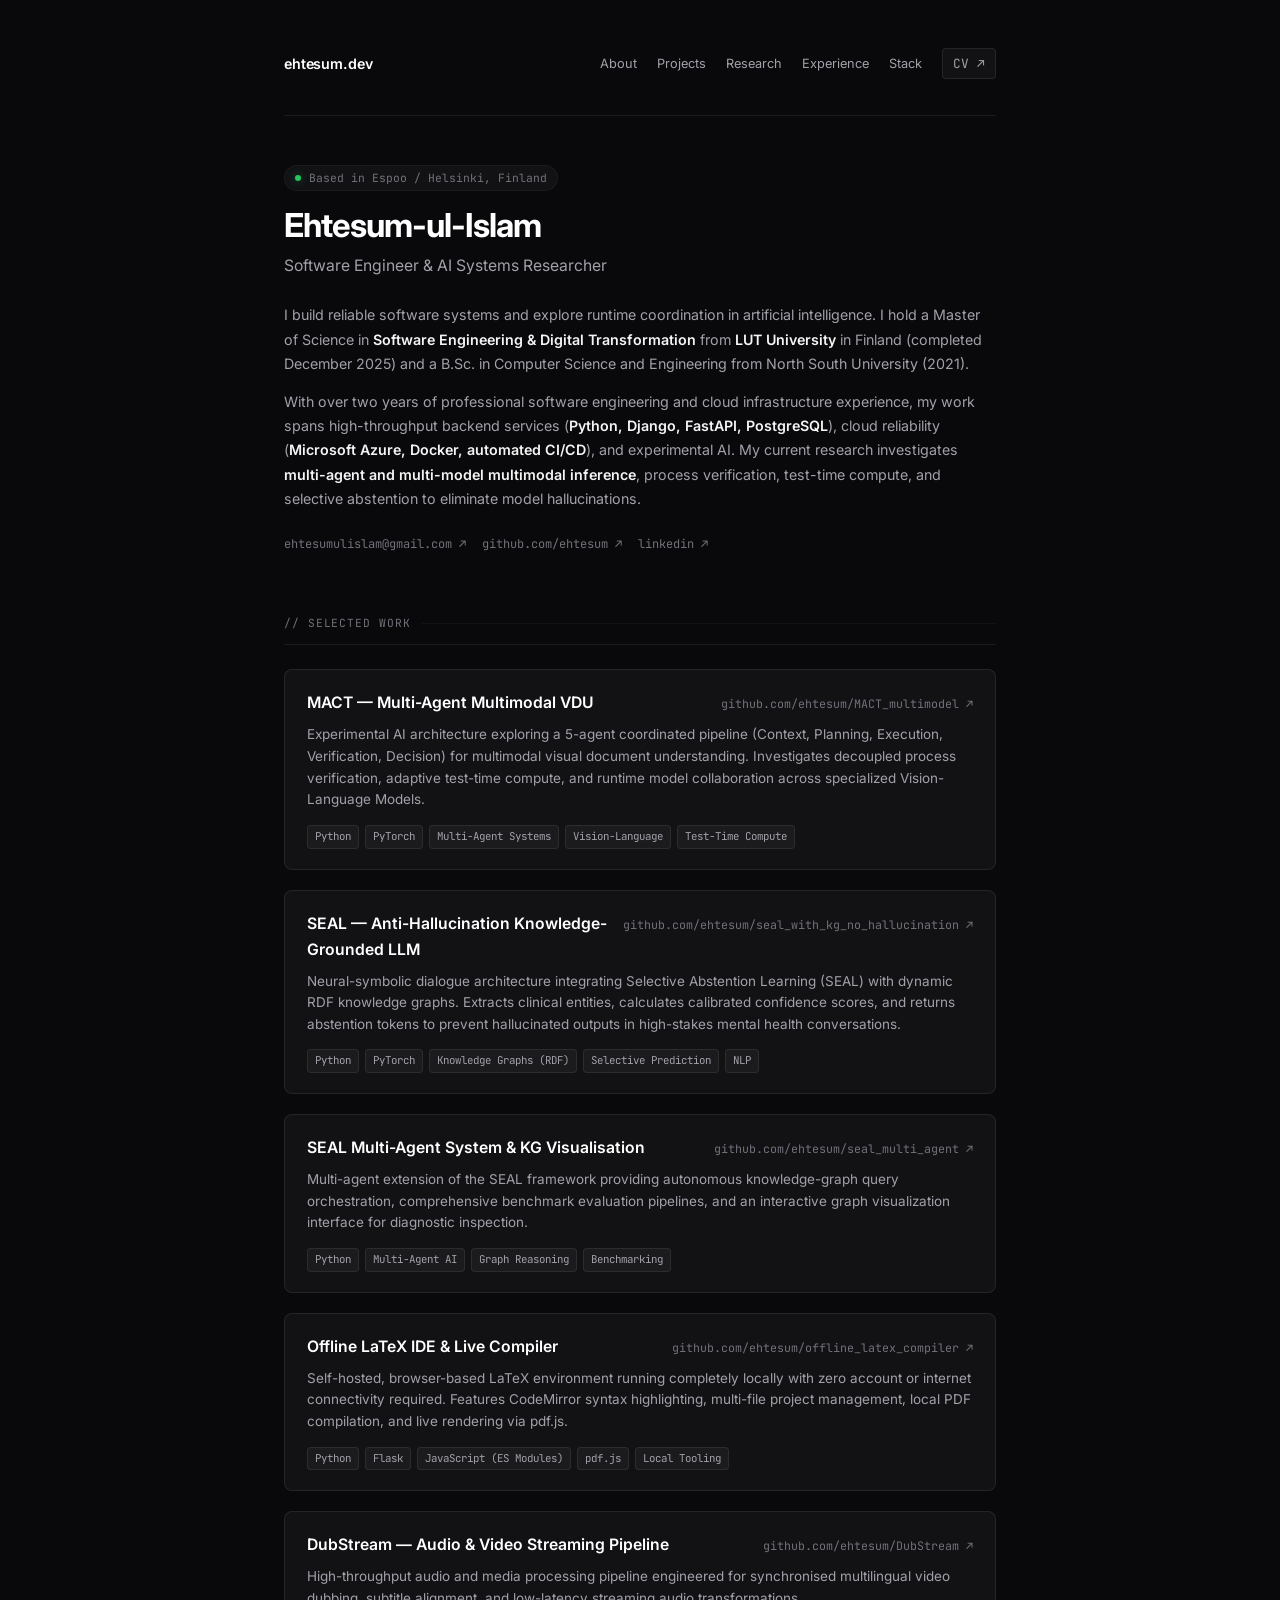
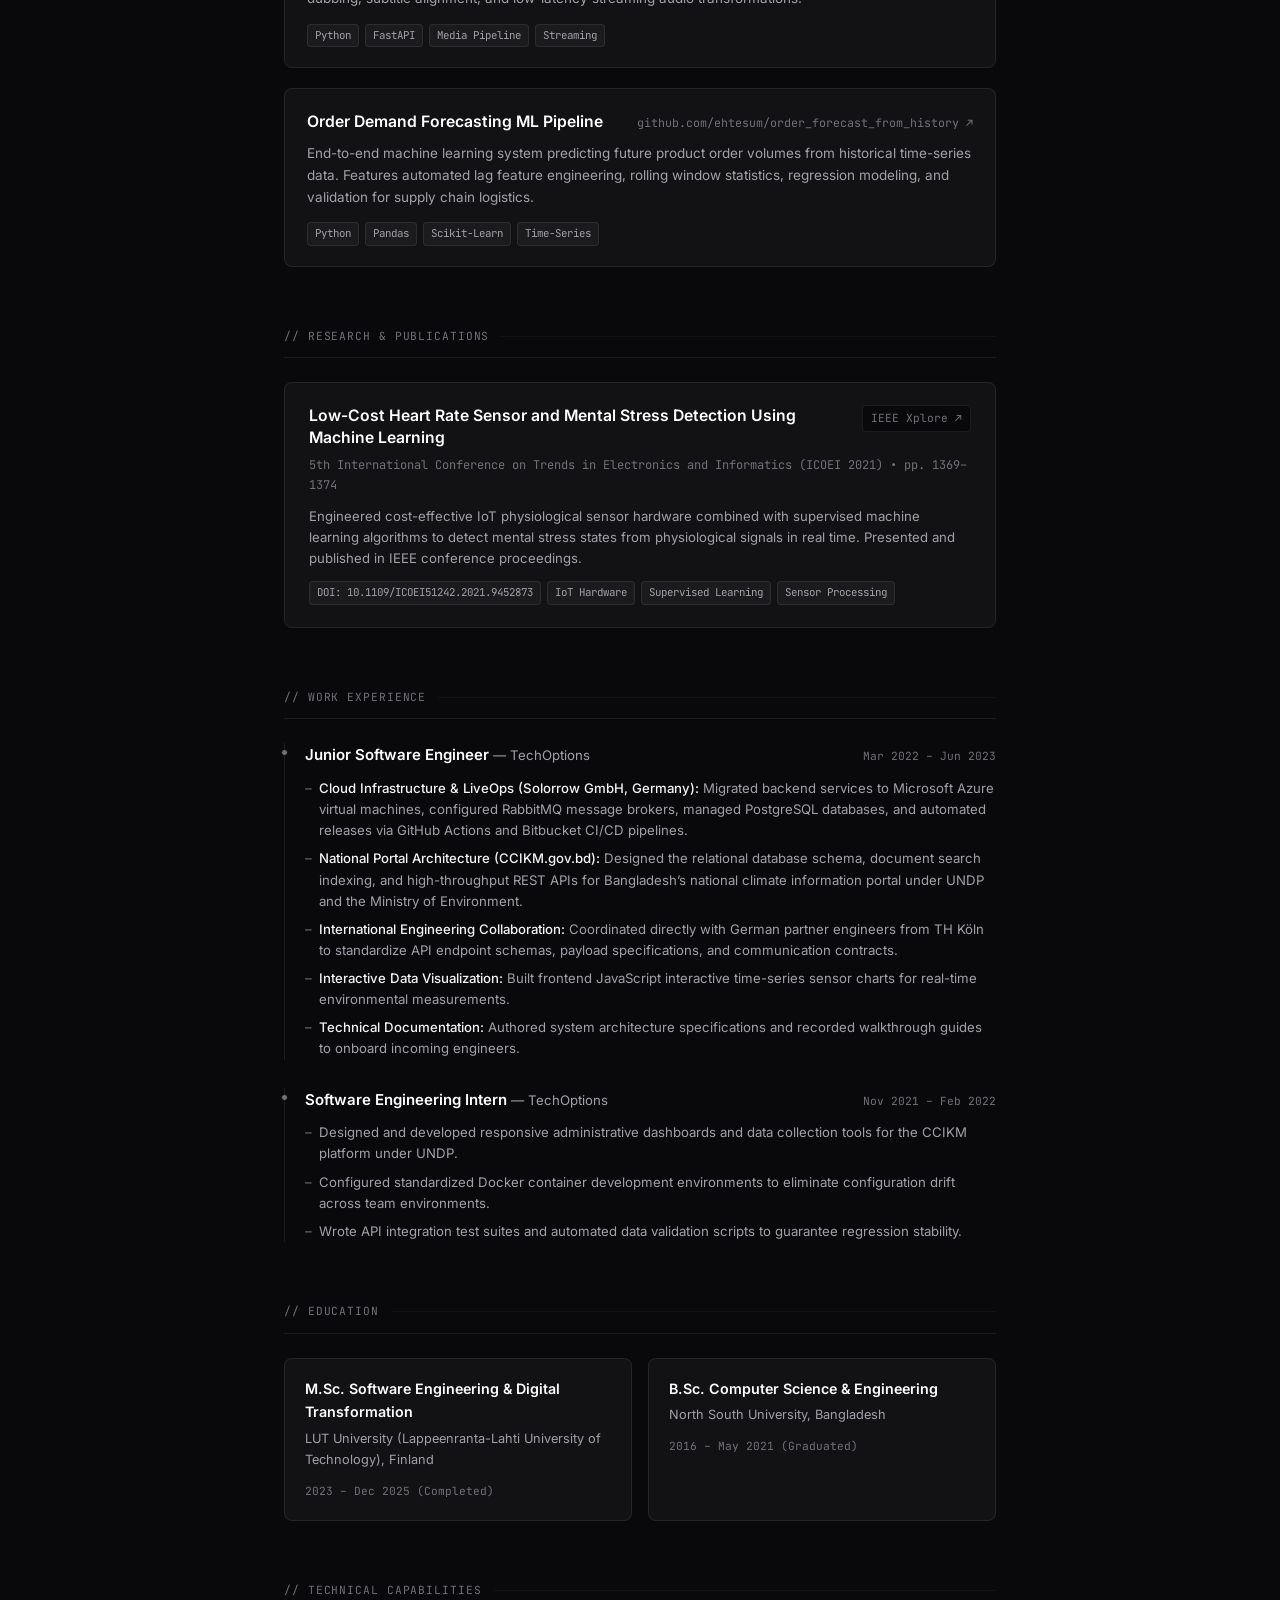
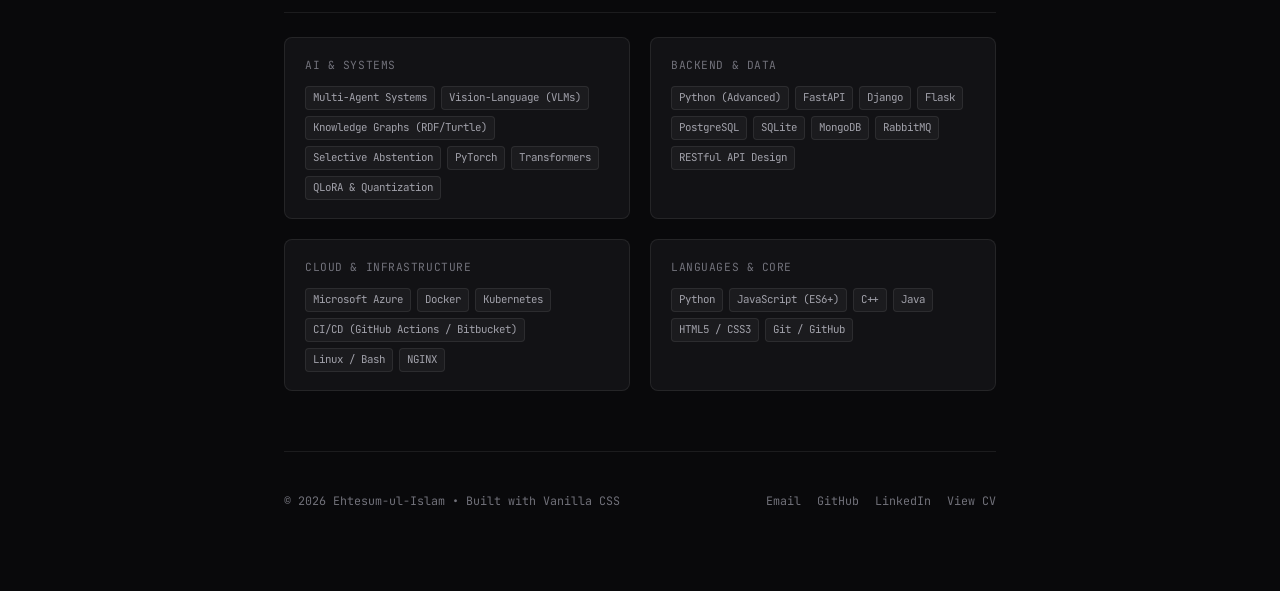
==== commit b45736b0: "Remove Codeforces links from portfolio and CV" ====
--- a/index.html
+++ b/index.html
@@ -59,7 +59,6 @@
                 <a href="mailto:ehtesumulislam@gmail.com">ehtesumulislam@gmail.com ↗</a>
                 <a href="https://github.com/ehtesum" target="_blank" rel="noopener">github.com/ehtesum ↗</a>
                 <a href="https://linkedin.com/in/ehtesum-ul-islam-01274a166/" target="_blank" rel="noopener">linkedin ↗</a>
-                <a href="https://codeforces.com/profile/ehtesum42" target="_blank" rel="noopener">codeforces ↗</a>
             </div>
         </section>
 
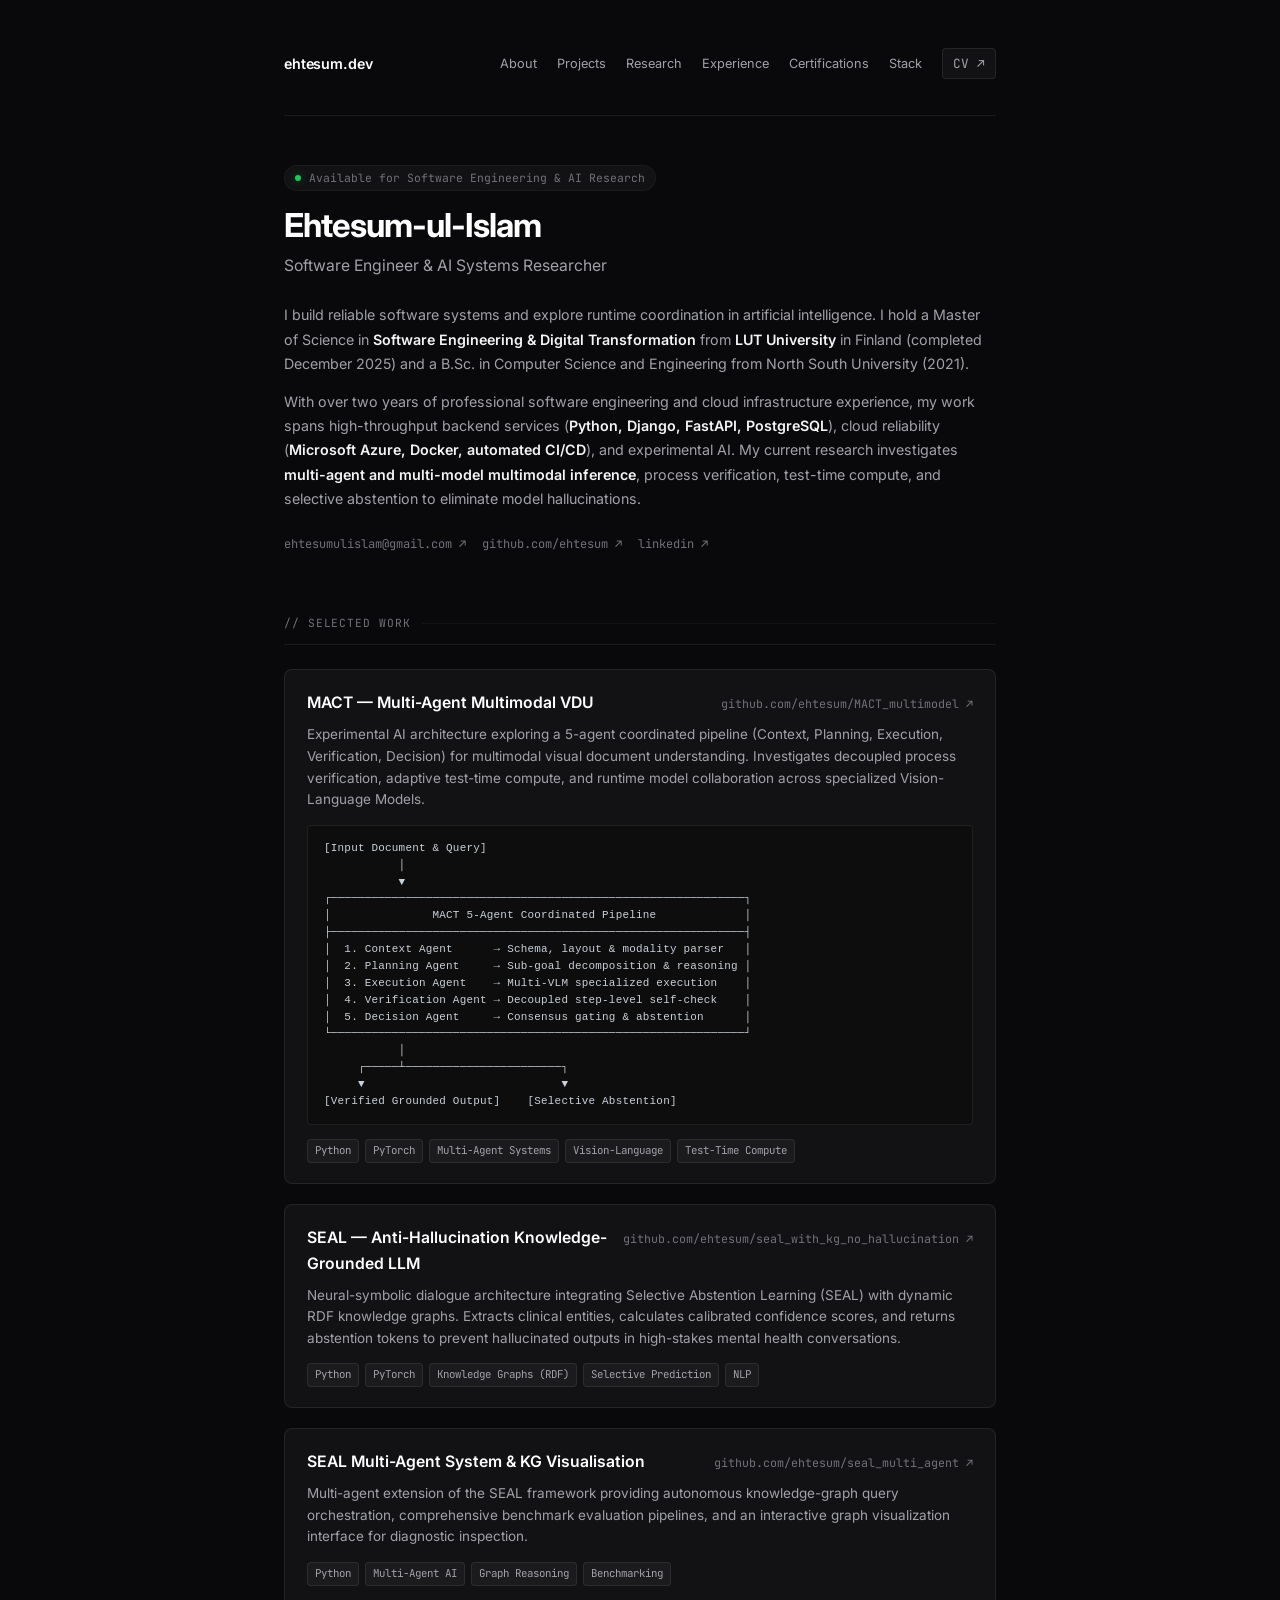
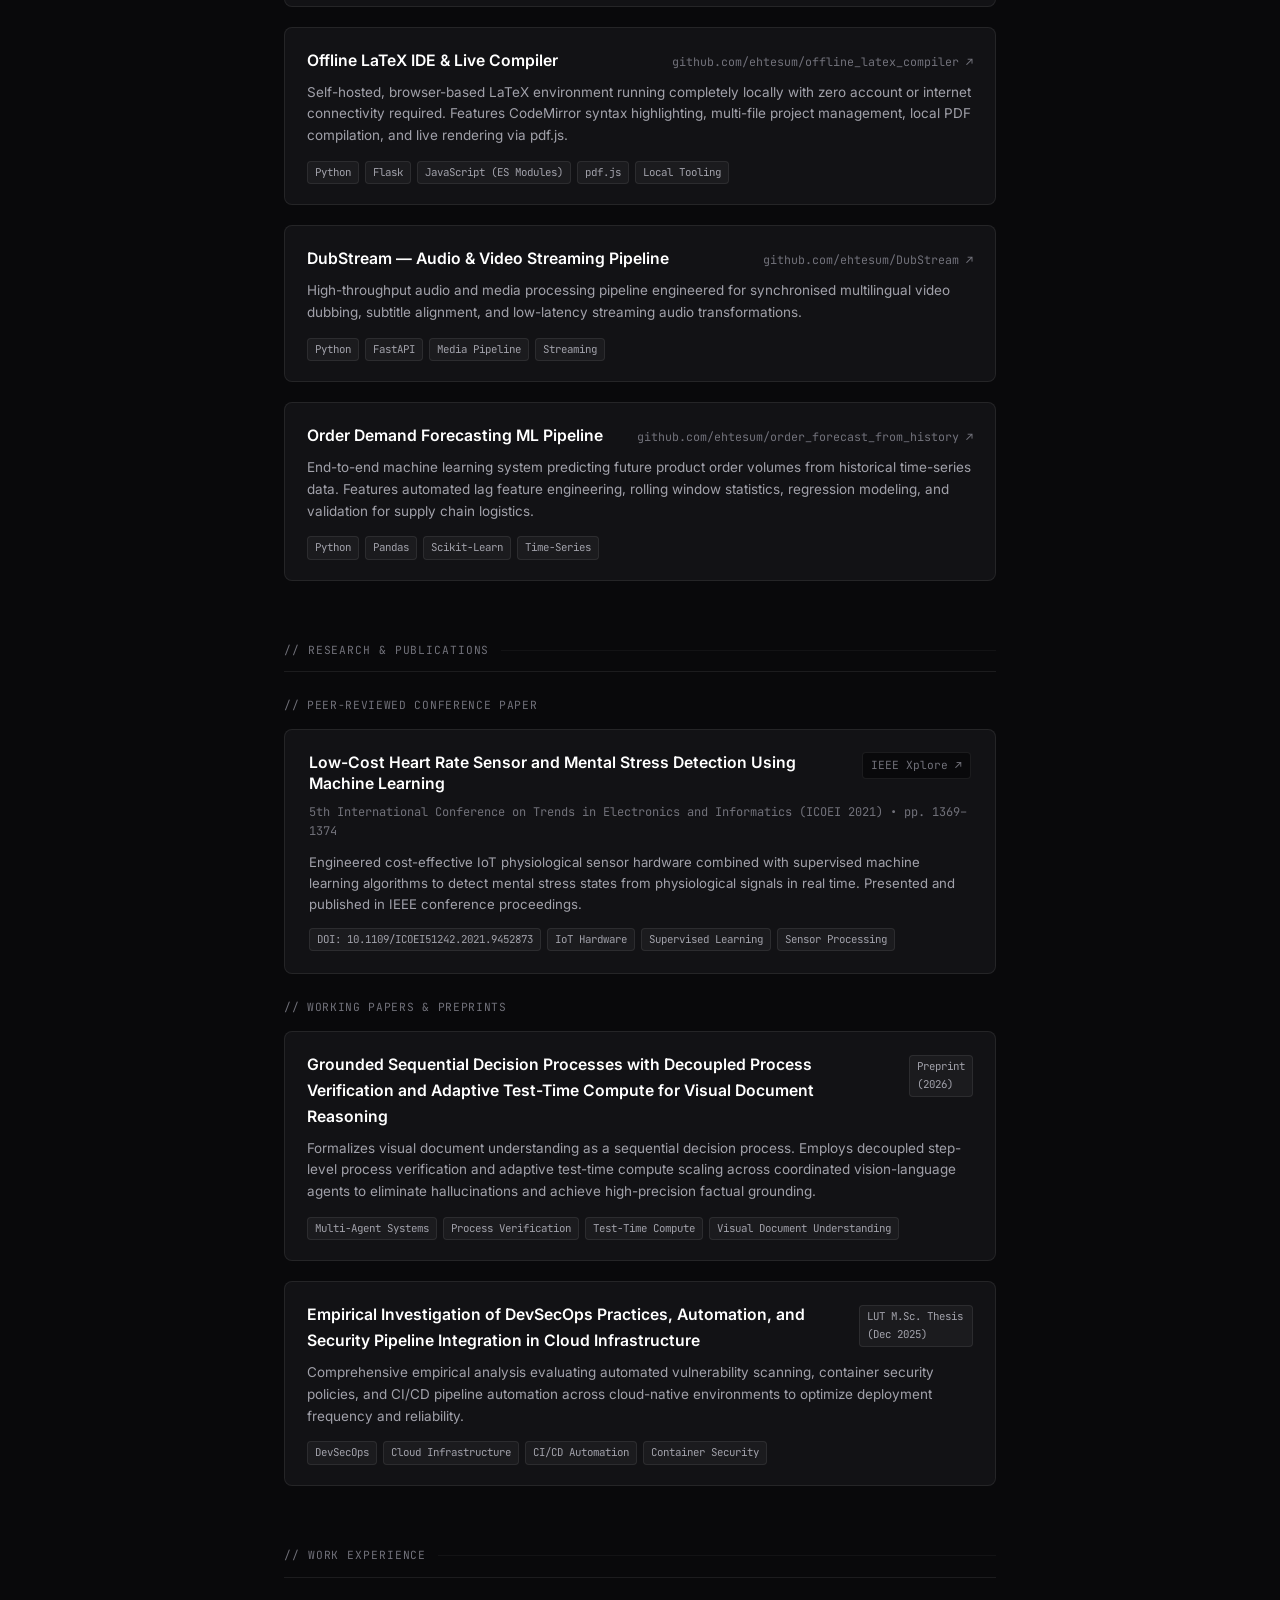
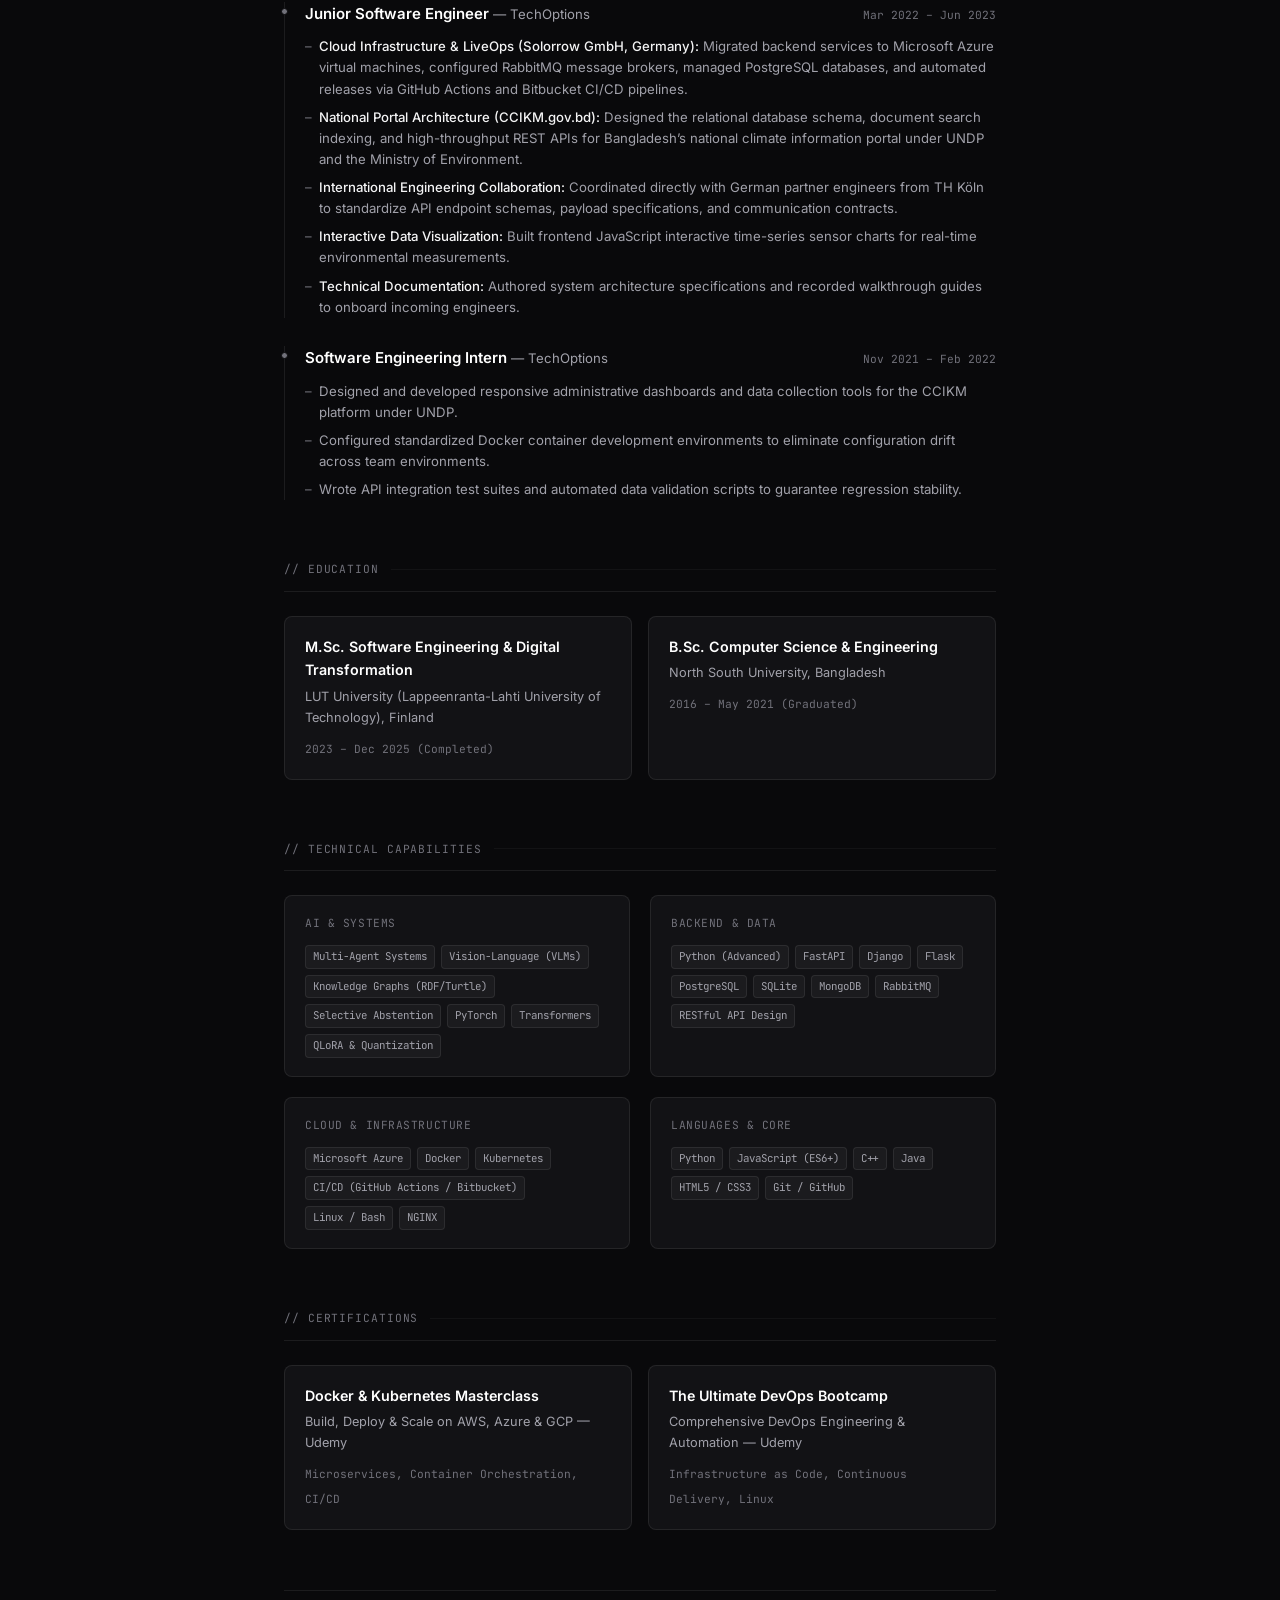
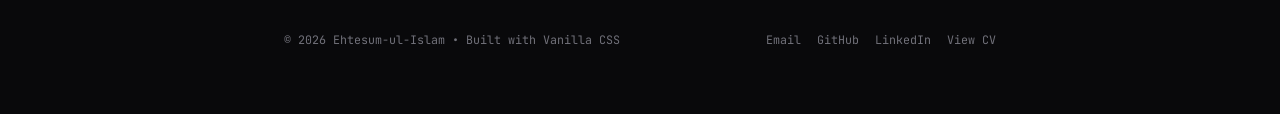
==== commit bc9dde9f: "Add MACT architecture diagram, preprints, certifications, and updated status badge" ====
--- a/index.html
+++ b/index.html
@@ -23,6 +23,7 @@
                     <li><a href="#projects">Projects</a></li>
                     <li><a href="#research">Research</a></li>
                     <li><a href="#experience">Experience</a></li>
+                    <li><a href="#certifications">Certifications</a></li>
                     <li><a href="#stack">Stack</a></li>
                     <li><a href="cv.html" class="nav-cv-btn" target="_blank" rel="noopener">CV ↗</a></li>
                 </ul>
@@ -33,7 +34,7 @@
         <section class="intro-header" id="about">
             <div class="status-badge">
                 <span class="status-dot"></span>
-                <span>Based in Espoo / Helsinki, Finland</span>
+                <span>Available for Software Engineering &amp; AI Research</span>
             </div>
 
             <h1 class="author-title">Ehtesum-ul-Islam</h1>
@@ -81,6 +82,24 @@
                         for multimodal visual document understanding. Investigates decoupled process verification, adaptive test-time compute, 
                         and runtime model collaboration across specialized Vision-Language Models.
                     </p>
+                    <div class="arch-diagram">
+<pre><code>[Input Document & Query]
+           │
+           ▼
+┌─────────────────────────────────────────────────────────────┐
+│               MACT 5-Agent Coordinated Pipeline             │
+├─────────────────────────────────────────────────────────────┤
+│  1. Context Agent      → Schema, layout & modality parser   │
+│  2. Planning Agent     → Sub-goal decomposition & reasoning │
+│  3. Execution Agent    → Multi-VLM specialized execution    │
+│  4. Verification Agent → Decoupled step-level self-check    │
+│  5. Decision Agent     → Consensus gating & abstention      │
+└─────────────────────────────────────────────────────────────┘
+           │
+     ┌─────┴───────────────────────┐
+     ▼                             ▼
+[Verified Grounded Output]    [Selective Abstention]</code></pre>
+                    </div>
                     <div class="project-tags">
                         <span class="mono-tag">Python</span>
                         <span class="mono-tag">PyTorch</span>
@@ -200,6 +219,7 @@
         <section class="section" id="research">
             <div class="section-label">// Research &amp; Publications</div>
 
+            <div class="sub-section-title">// Peer-Reviewed Conference Paper</div>
             <article class="pub-item">
                 <div class="pub-header">
                     <h2 class="pub-title">Low-Cost Heart Rate Sensor and Mental Stress Detection Using Machine Learning</h2>
@@ -221,6 +241,44 @@
                     <span class="mono-tag">Sensor Processing</span>
                 </div>
             </article>
+
+            <div class="sub-section-title">// Working Papers &amp; Preprints</div>
+            <div class="projects-stack">
+                <article class="project-item">
+                    <div class="project-top">
+                        <h2 class="project-title">Grounded Sequential Decision Processes with Decoupled Process Verification and Adaptive Test-Time Compute for Visual Document Reasoning</h2>
+                        <span class="mono-tag">Preprint (2026)</span>
+                    </div>
+                    <p class="project-desc">
+                        Formalizes visual document understanding as a sequential decision process. Employs decoupled step-level 
+                        process verification and adaptive test-time compute scaling across coordinated vision-language agents 
+                        to eliminate hallucinations and achieve high-precision factual grounding.
+                    </p>
+                    <div class="project-tags">
+                        <span class="mono-tag">Multi-Agent Systems</span>
+                        <span class="mono-tag">Process Verification</span>
+                        <span class="mono-tag">Test-Time Compute</span>
+                        <span class="mono-tag">Visual Document Understanding</span>
+                    </div>
+                </article>
+
+                <article class="project-item">
+                    <div class="project-top">
+                        <h2 class="project-title">Empirical Investigation of DevSecOps Practices, Automation, and Security Pipeline Integration in Cloud Infrastructure</h2>
+                        <span class="mono-tag">LUT M.Sc. Thesis (Dec 2025)</span>
+                    </div>
+                    <p class="project-desc">
+                        Comprehensive empirical analysis evaluating automated vulnerability scanning, container security policies, 
+                        and CI/CD pipeline automation across cloud-native environments to optimize deployment frequency and reliability.
+                    </p>
+                    <div class="project-tags">
+                        <span class="mono-tag">DevSecOps</span>
+                        <span class="mono-tag">Cloud Infrastructure</span>
+                        <span class="mono-tag">CI/CD Automation</span>
+                        <span class="mono-tag">Container Security</span>
+                    </div>
+                </article>
+            </div>
         </section>
 
         <!-- ── Work Experience ────────────────────────────────── -->
@@ -366,6 +424,25 @@
             </div>
         </section>
 
+        <!-- ── Certifications ─────────────────────────────────── -->
+        <section class="section" id="certifications">
+            <div class="section-label">// Certifications</div>
+
+            <div class="edu-grid">
+                <div class="edu-card">
+                    <h3 class="edu-degree">Docker &amp; Kubernetes Masterclass</h3>
+                    <p class="edu-school">Build, Deploy &amp; Scale on AWS, Azure &amp; GCP — Udemy</p>
+                    <span class="edu-period">Microservices, Container Orchestration, CI/CD</span>
+                </div>
+
+                <div class="edu-card">
+                    <h3 class="edu-degree">The Ultimate DevOps Bootcamp</h3>
+                    <p class="edu-school">Comprehensive DevOps Engineering &amp; Automation — Udemy</p>
+                    <span class="edu-period">Infrastructure as Code, Continuous Delivery, Linux</span>
+                </div>
+            </div>
+        </section>
+
         <!-- ── Site Footer ────────────────────────────────────── -->
         <footer class="site-footer">
             <div>
--- a/style.css
+++ b/style.css
@@ -314,6 +314,34 @@
     color: var(--text-muted);
 }
 
+/* ── Architecture Diagram ────────────────────────────────── */
+.arch-diagram {
+    margin: 12px 0 14px 0;
+    padding: 14px 16px;
+    background: #0d0d0d;
+    border: 1px solid var(--border);
+    border-radius: var(--radius-sm);
+    overflow-x: auto;
+}
+
+.arch-diagram pre {
+    margin: 0;
+    font-family: var(--font-mono);
+    font-size: 0.73rem;
+    line-height: 1.45;
+    color: #c9d1d9;
+    letter-spacing: 0.02em;
+}
+
+.sub-section-title {
+    font-family: var(--font-mono);
+    font-size: 0.75rem;
+    text-transform: uppercase;
+    letter-spacing: 0.06em;
+    color: var(--text-dim);
+    margin: 24px 0 14px 0;
+}
+
 /* ── Research & Publications ─────────────────────────────── */
 .pub-item {
     background: var(--bg-subtle);
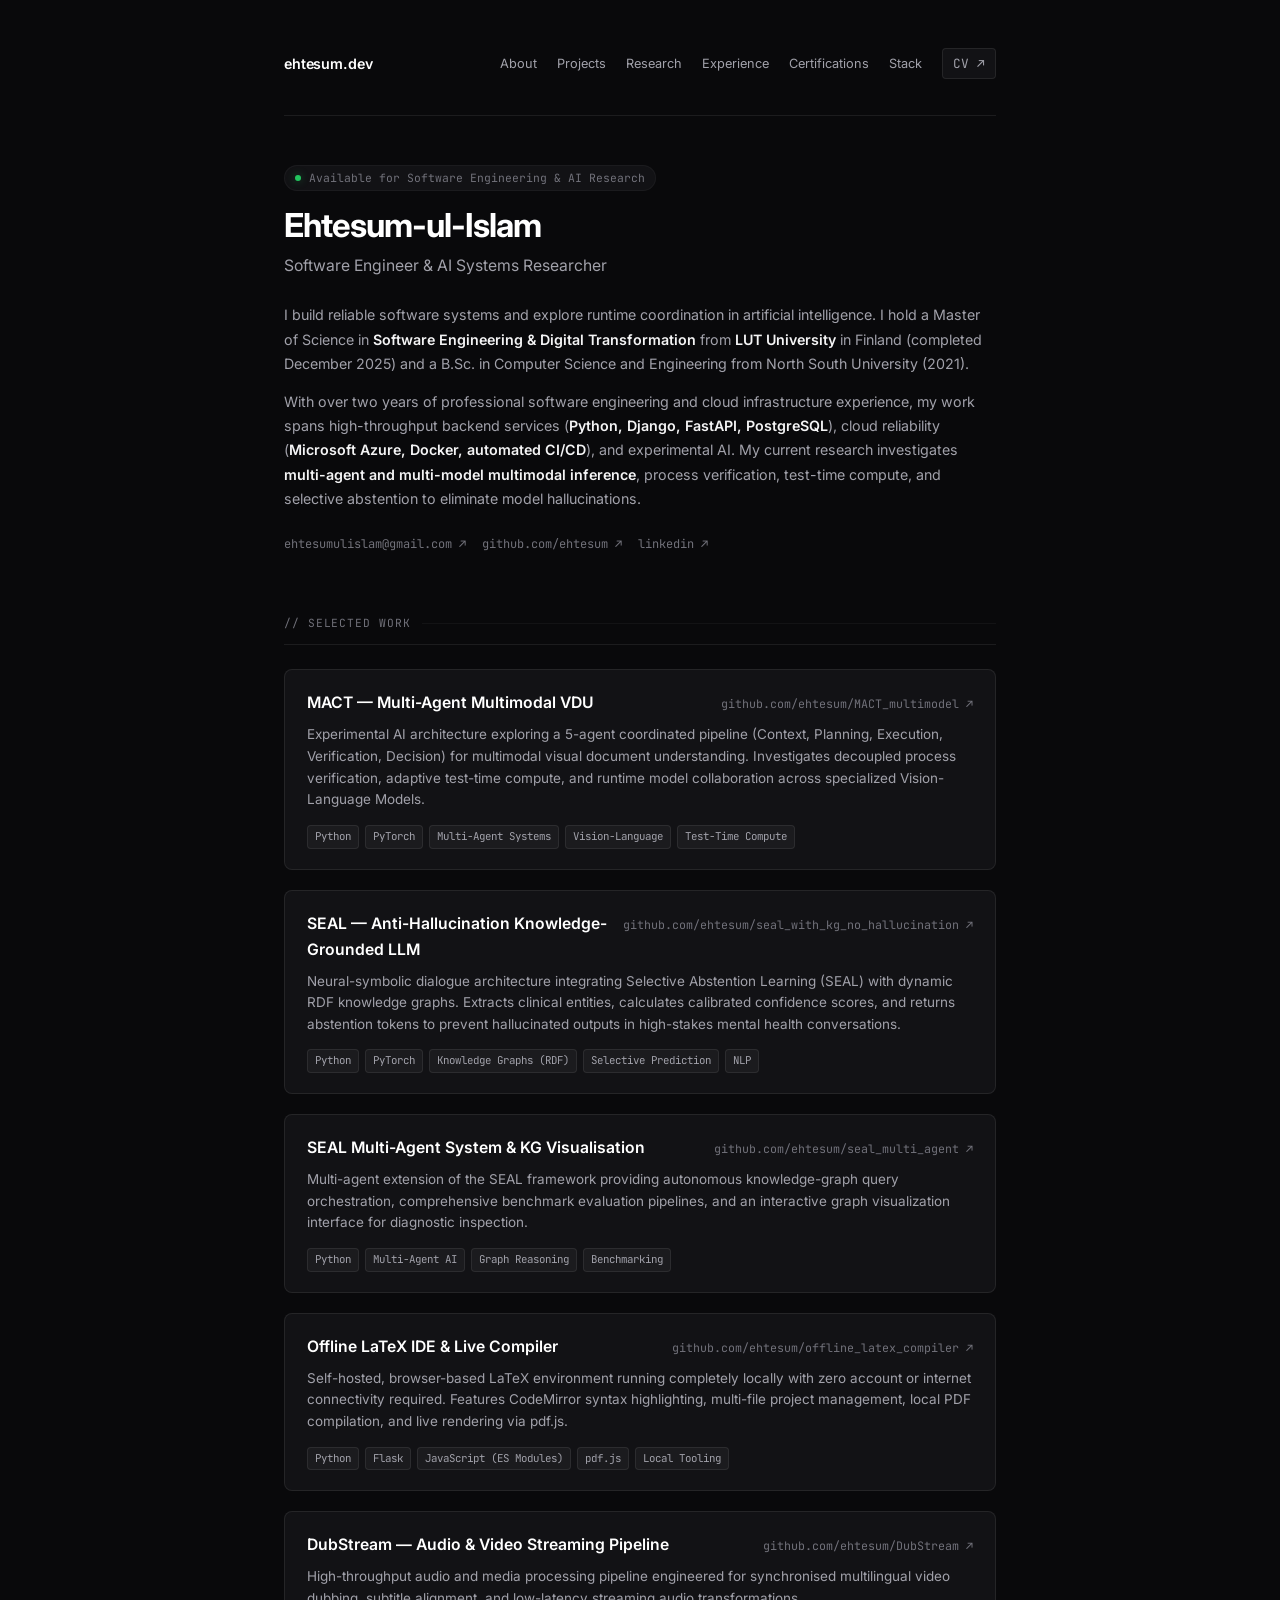
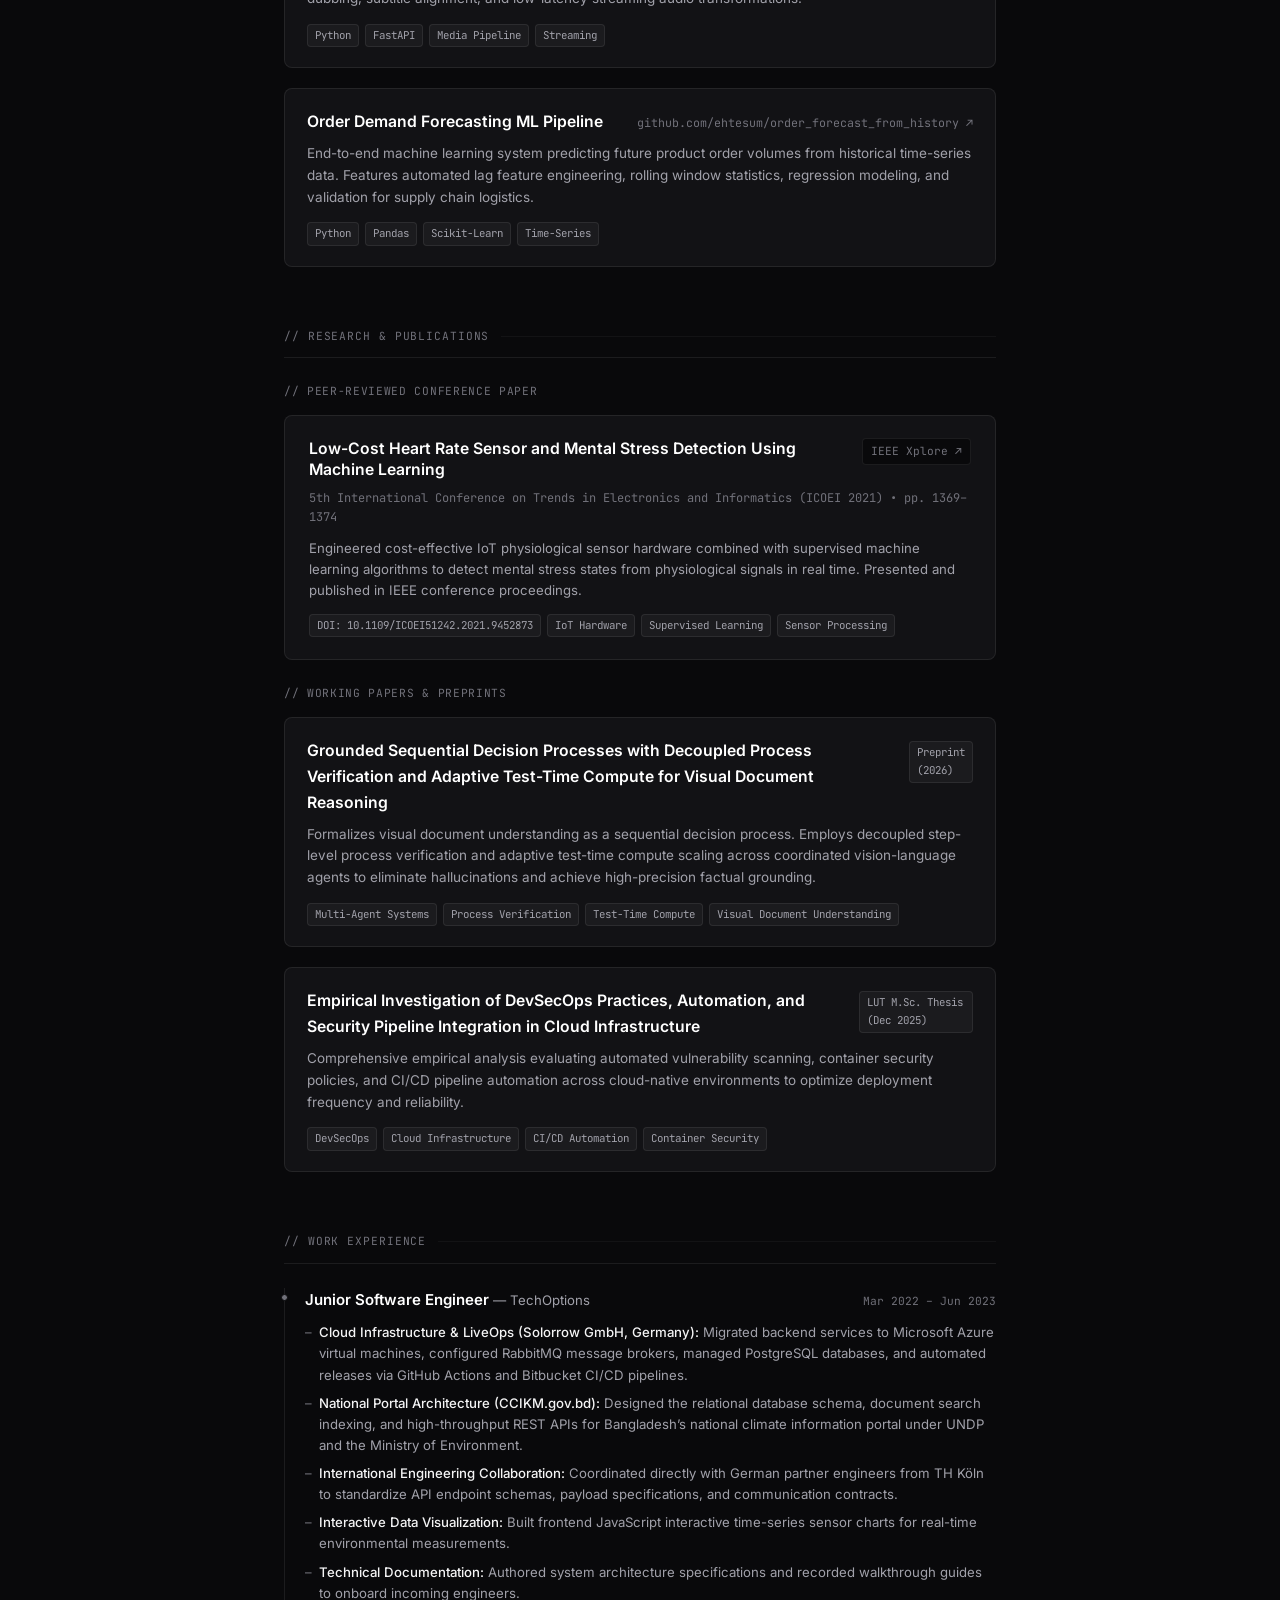
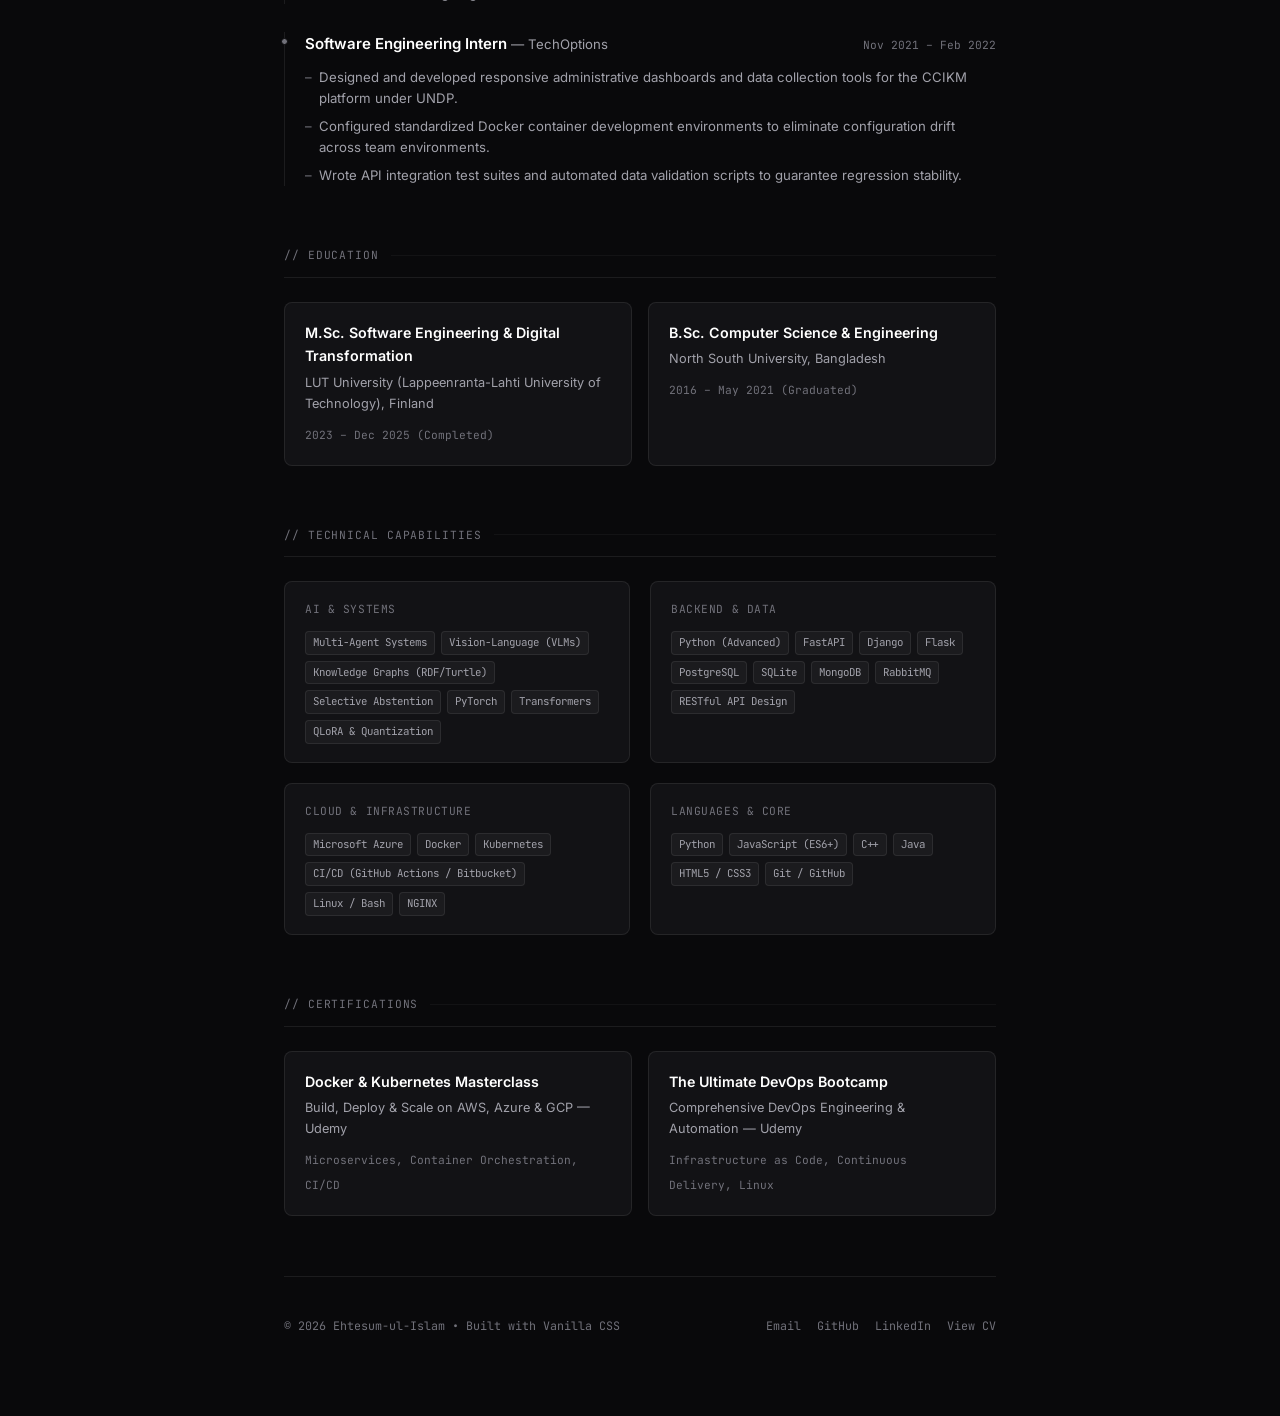
==== commit b01c3baf: "Remove architecture diagram block to maintain uniform project card styling" ====
--- a/index.html
+++ b/index.html
@@ -82,24 +82,6 @@
                         for multimodal visual document understanding. Investigates decoupled process verification, adaptive test-time compute, 
                         and runtime model collaboration across specialized Vision-Language Models.
                     </p>
-                    <div class="arch-diagram">
-<pre><code>[Input Document & Query]
-           │
-           ▼
-┌─────────────────────────────────────────────────────────────┐
-│               MACT 5-Agent Coordinated Pipeline             │
-├─────────────────────────────────────────────────────────────┤
-│  1. Context Agent      → Schema, layout & modality parser   │
-│  2. Planning Agent     → Sub-goal decomposition & reasoning │
-│  3. Execution Agent    → Multi-VLM specialized execution    │
-│  4. Verification Agent → Decoupled step-level self-check    │
-│  5. Decision Agent     → Consensus gating & abstention      │
-└─────────────────────────────────────────────────────────────┘
-           │
-     ┌─────┴───────────────────────┐
-     ▼                             ▼
-[Verified Grounded Output]    [Selective Abstention]</code></pre>
-                    </div>
                     <div class="project-tags">
                         <span class="mono-tag">Python</span>
                         <span class="mono-tag">PyTorch</span>
